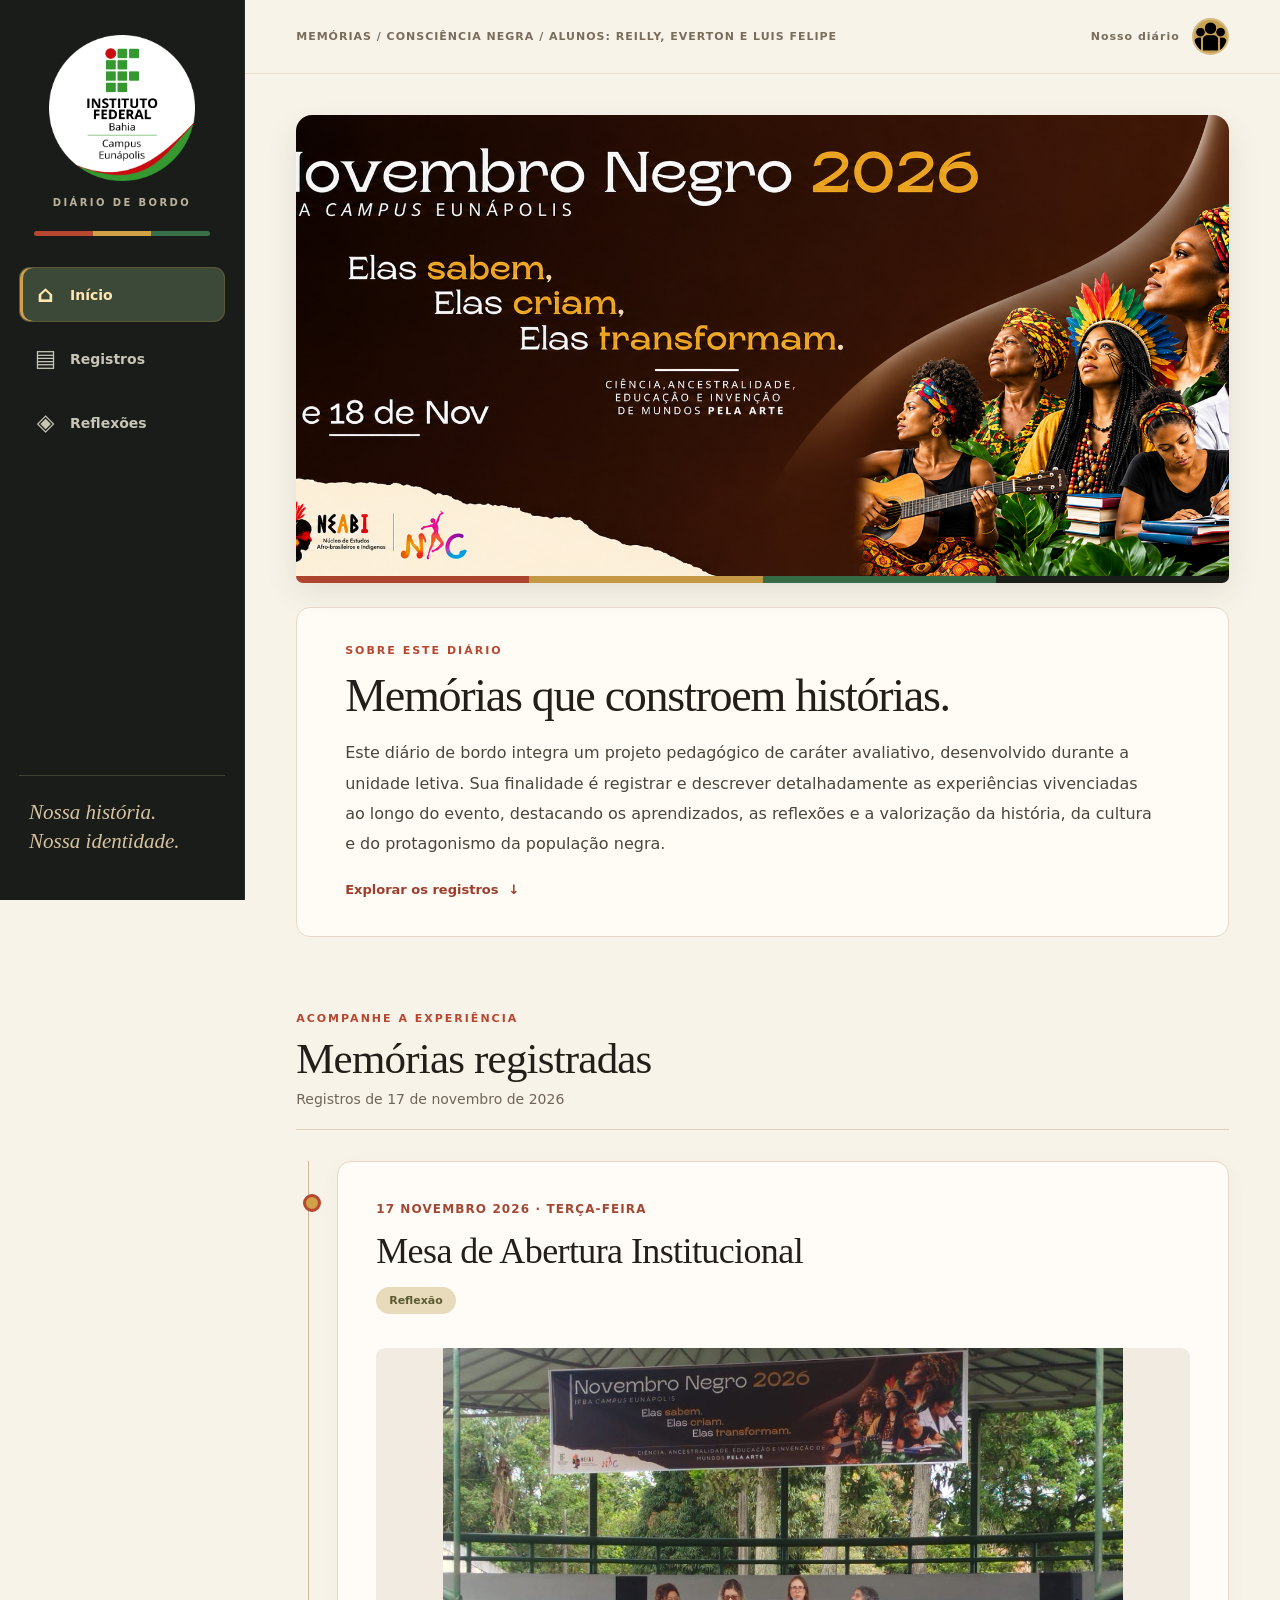
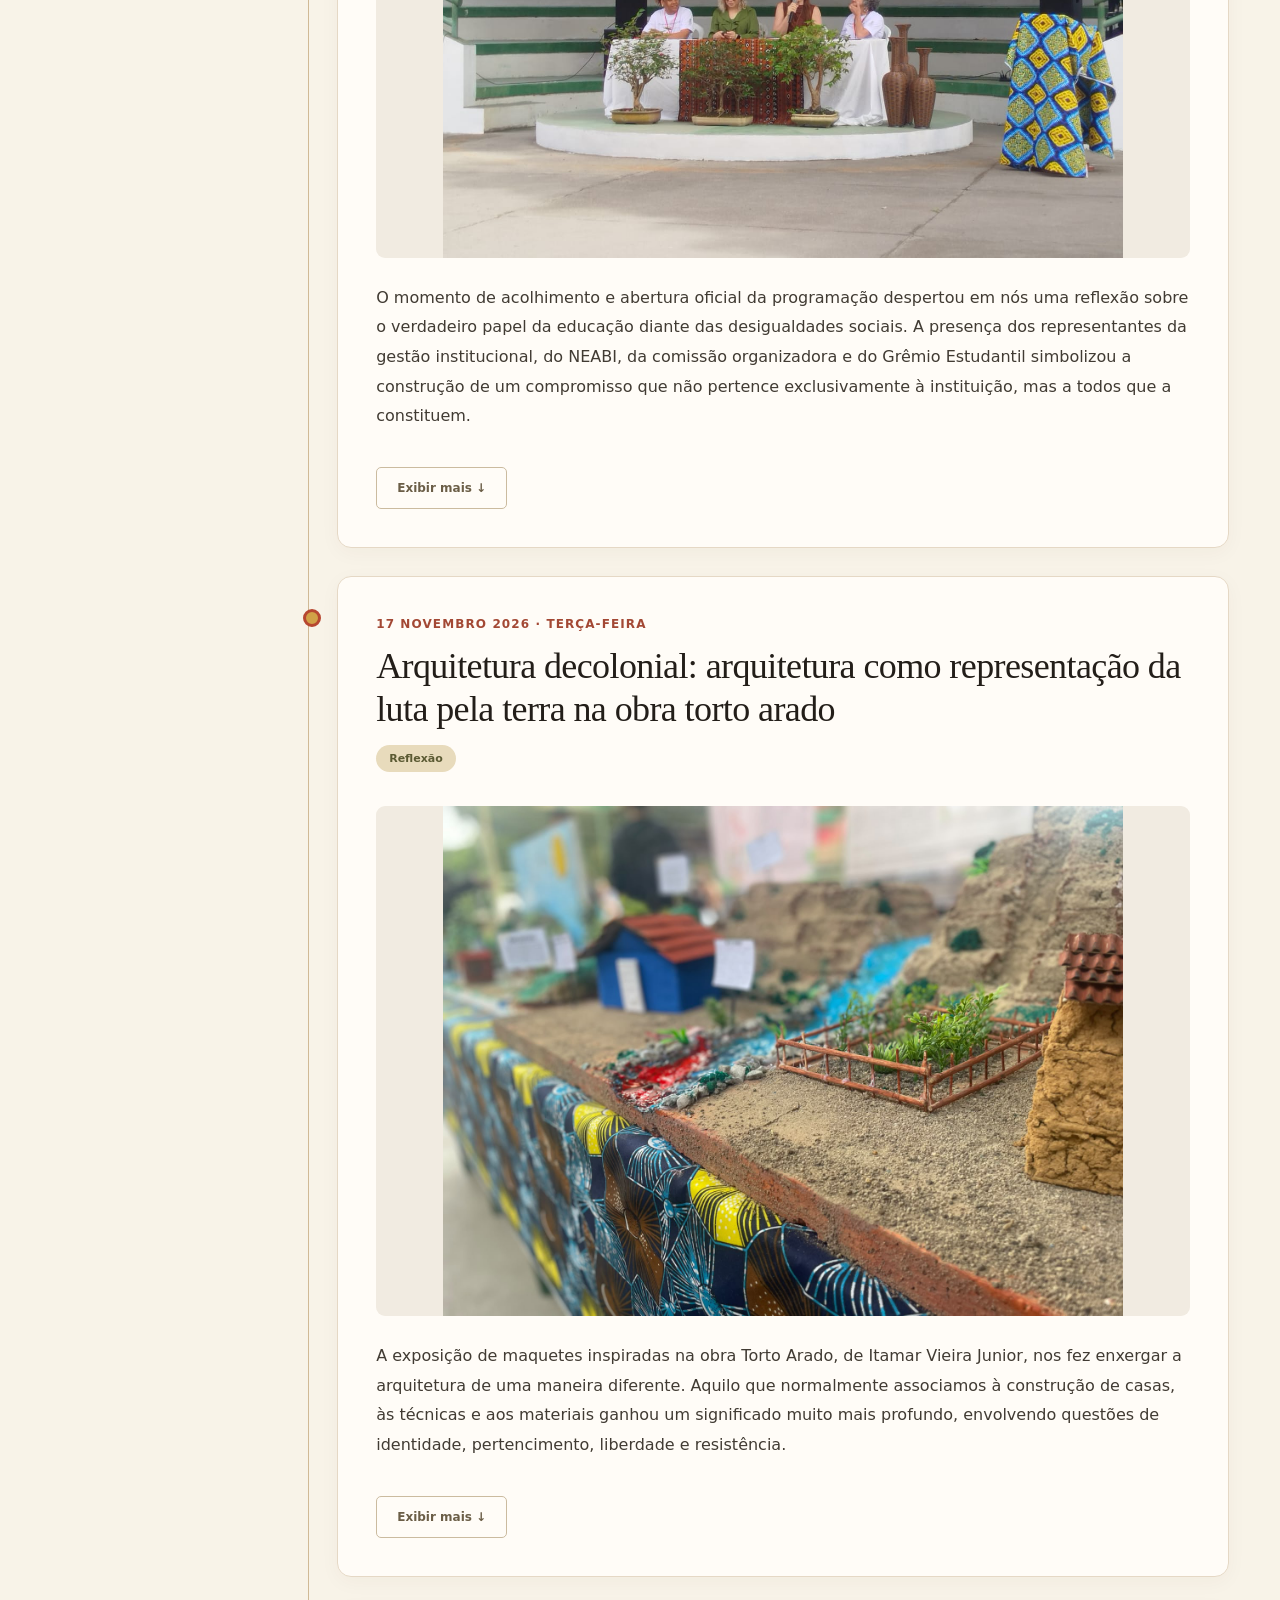
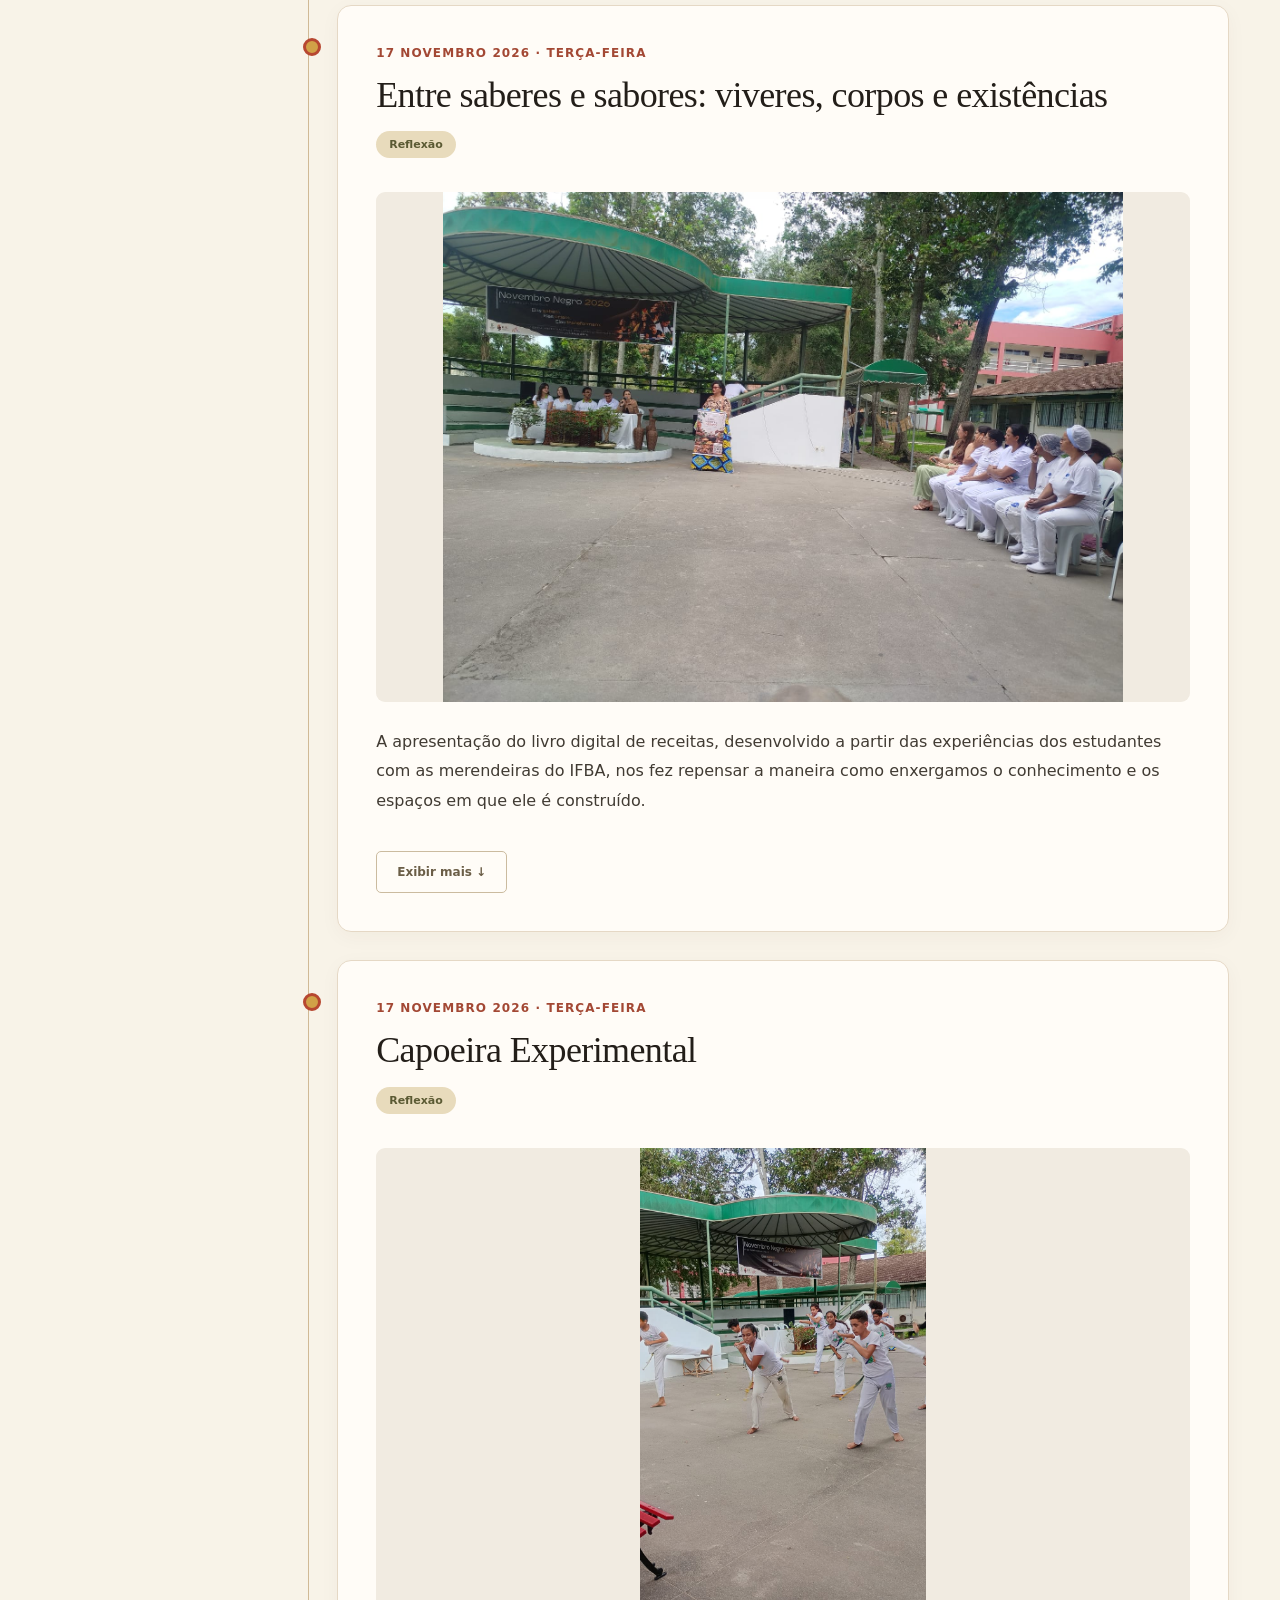
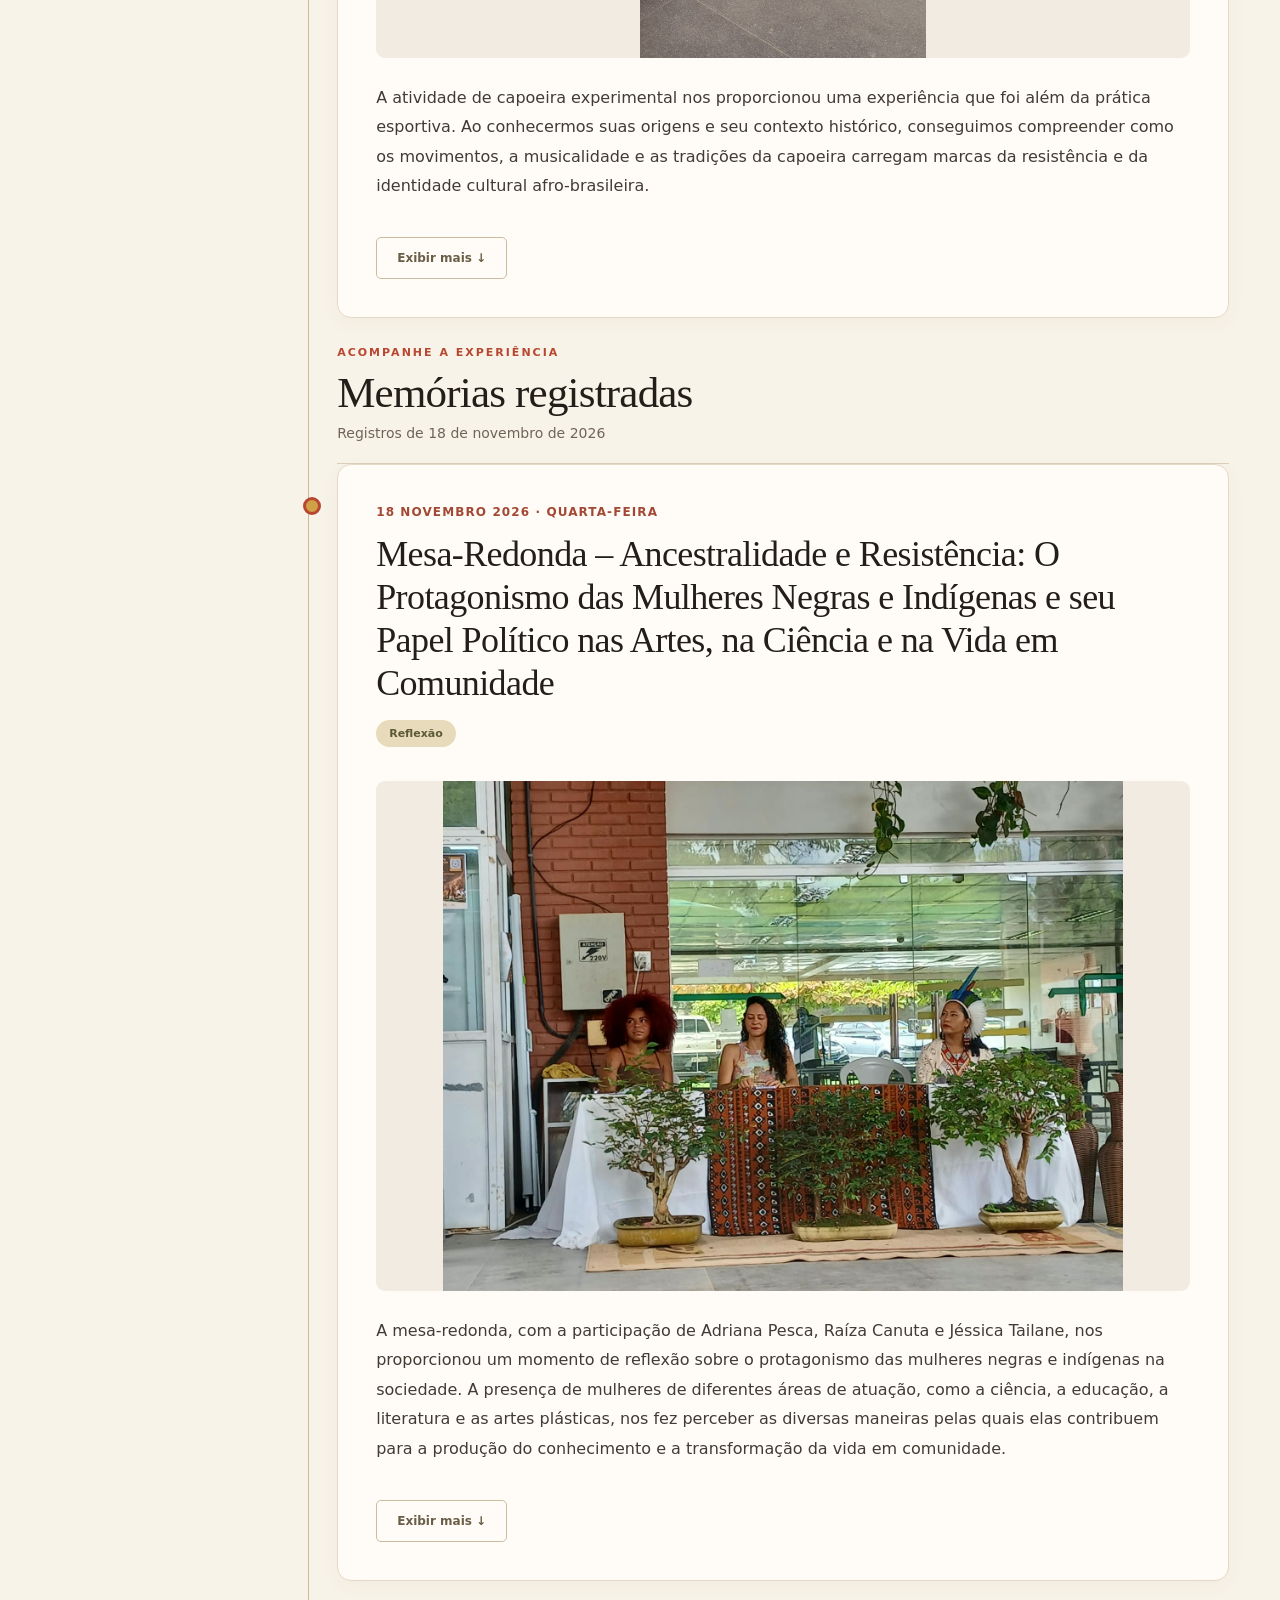
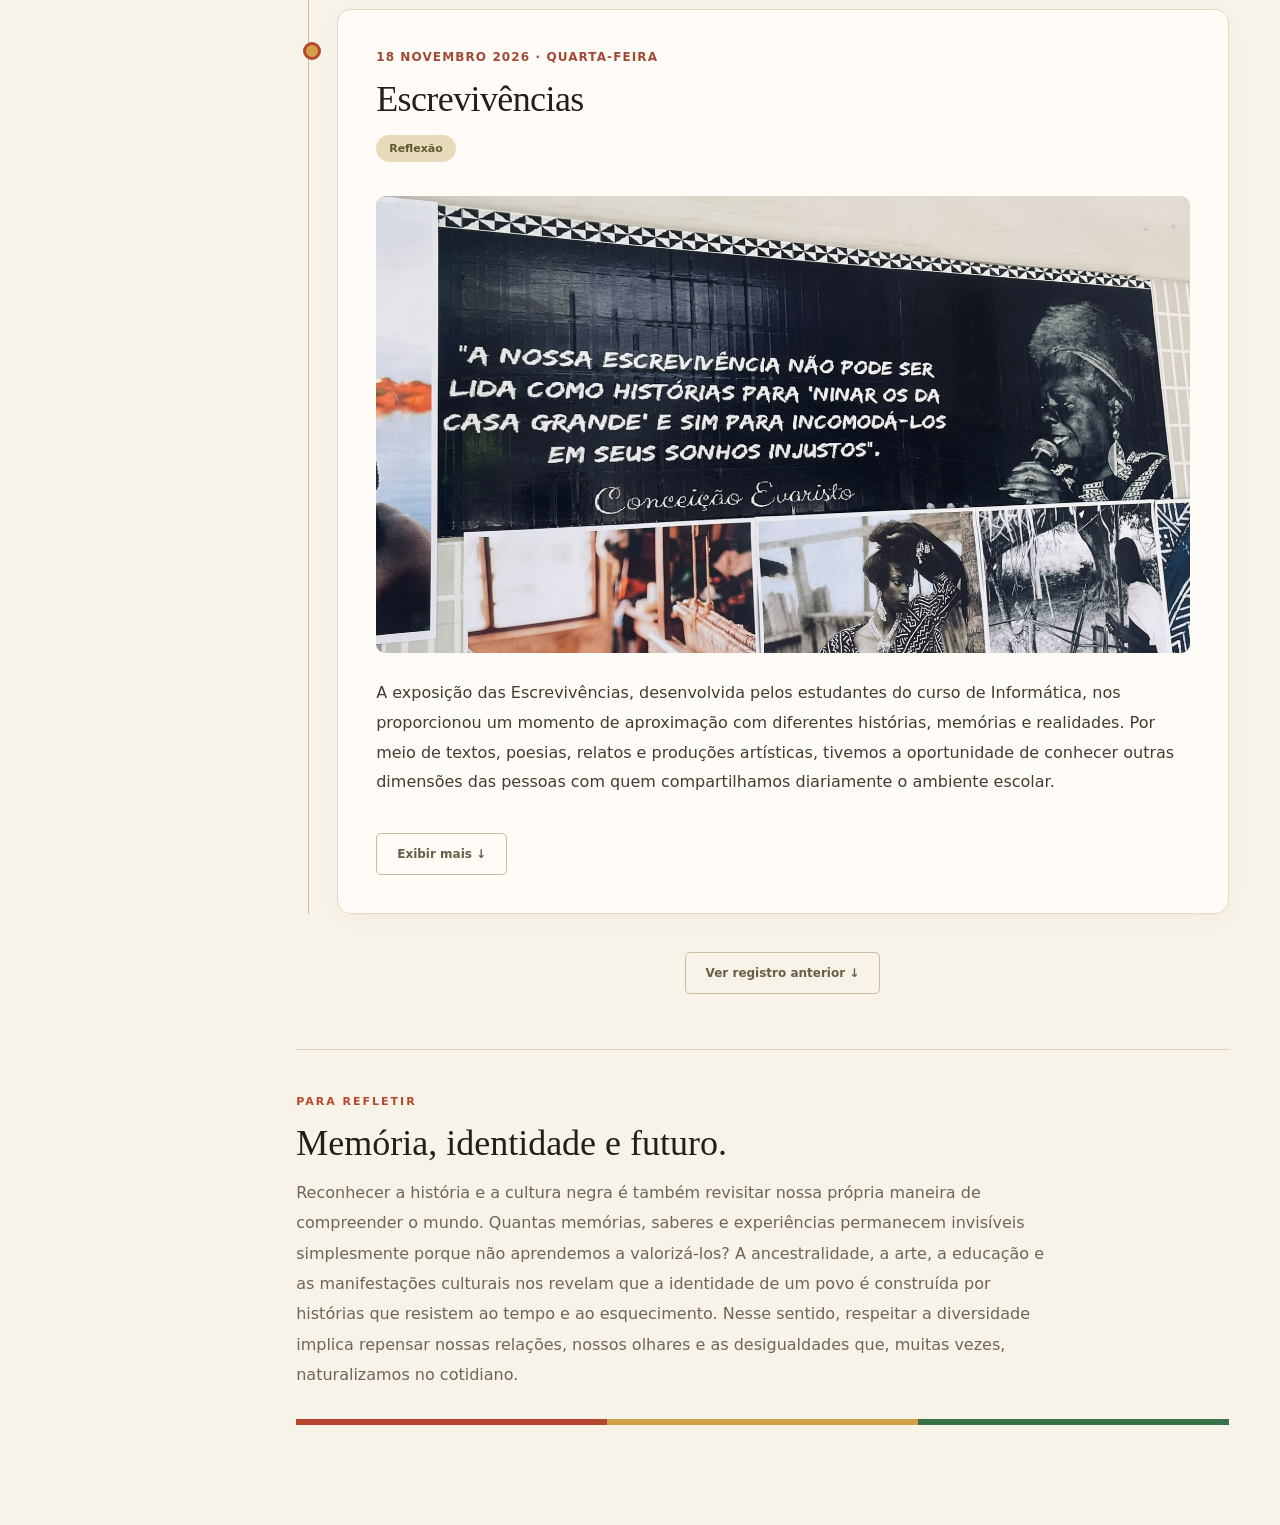
==== index.html @ efda85cf "Add files via upload" ====
<!DOCTYPE html>
<html lang="pt-BR">
<head>
  <meta charset="UTF-8">
  <meta name="viewport" content="width=device-width, initial-scale=1.0">
  <meta name="theme-color" content="#191c18">
  <title>Raízes & Vozes | Diário de Bordo</title>
  <link rel="stylesheet" href="style.css">
  <script src="script.js" defer></script>

  <!-- Estilos exclusivos dos controles de leitura de cada reflexão. -->
  <style>
    .entry-more[hidden], .entry-toggle[hidden] { display: none !important; }
    .entry-toggle { display: inline-flex; align-items: center; gap: 8px; margin-top: 12px; }
    .entry-toggle:focus-visible { outline: 2px solid var(--gold, #D1A147); outline-offset: 3px; }
    .entry { scroll-margin-top: 100px; }
  </style>
</head>
<body>
  <!-- =====================================================
       1. ESTRUTURA GERAL DO SITE
       Menu lateral + conteúdo com rolagem.
       ===================================================== -->
  <div class="layout">
    <!-- 1.1 MENU LATERAL: altere marca e itens de navegação aqui. -->
    <aside class="sidebar" aria-label="Menu lateral">
      <a class="brand" href="#inicio" aria-label="Ir para o início">
        <img src="image/ifbalogo.png" alt="Logo do IFBA" class="brand-logo">
      </a>
      <div class="brand-subtitle">DIÁRIO DE BORDO</div>
      <div class="color-stripe" aria-hidden="true">
        <span></span>
        <span></span>
        <span></span>
      </div>
      <!-- Links para as seções com IDs: inicio, registros e reflexoes. -->
      <nav class="nav" aria-label="Navegação">
        <a href="#inicio" class="nav-link active" data-nav="inicio">
          <span class="nav-icon" aria-hidden="true">⌂</span>
          <span class="nav-label">Início</span>
        </a>
        <a href="registros.html" class="nav-link" data-nav="registros">
          <span class="nav-icon" aria-hidden="true">▤</span>
          <span class="nav-label">Registros</span>
        </a>
        <a href="#reflexoes" class="nav-link" data-nav="reflexoes">
          <span class="nav-icon" aria-hidden="true">◈</span>
          <span class="nav-label">Reflexões</span>
        </a>
      </nav>
      <p class="sidebar-quote">Nossa história.<br>Nossa identidade.</p>
    </aside>

    <!-- 1.2 ÁREA PRINCIPAL: conteúdo do diário. -->
    <main class="main" id="main-scroller">
      <!-- Barra superior fixa durante o scroll -->
      <header class="topbar">
        <span>MEMÓRIAS / CONSCIÊNCIA NEGRA / ALUNOS: REILLY, EVERTON E LUIS FELIPE </span>
        <div class="account">
          <span>Nosso diário</span>
          <a class="avatar" href="sobre.html" aria-label="Conhecer o grupo">
            <img src="image/grupo.png" alt="Grupo do projeto">
          </a>
        </div>
      </header>

      <div class="content">
        <!-- =================================================
             2. CAPA / INÍCIO: título, descrição, botão e arte.
             ================================================= -->
        <section id="inicio" class="intro-section">
          <!-- BANNER: troque a imagem em style.css, seção 09 (.hero-art). -->
          <div class="hero-art" role="img" aria-label="Banner do projeto Consciência Negra"></div>
          <div class="hero-stripe" aria-hidden="true">
            <span></span>
            <span></span>
            <span></span>
            <span></span>
          </div>
          <!-- INTRODUÇÃO: texto original preservado em uma área de leitura confortável. -->
          <div class="intro-card">
            <p class="eyebrow">SOBRE ESTE DIÁRIO</p>
            <h1 class="intro-title">Memórias que constroem histórias.</h1>
            <p class="intro-description">Este diário de bordo integra um projeto pedagógico de caráter avaliativo, desenvolvido durante a unidade letiva. Sua finalidade é registrar e descrever detalhadamente as experiências vivenciadas ao longo do evento, destacando os aprendizados, as reflexões e a valorização da história, da cultura e do protagonismo da população negra.</p>
            <a class="intro-anchor" href="#registros">Explorar os registros <span aria-hidden="true">↓</span></a>
          </div>
        </section>

        <!-- =================================================
             3. REGISTROS: cada <article> corresponde a uma anotação.
             Registros criados pelo formulário vêm do script.js.
             ================================================= -->

        <section id="registros" class="entries-section">
          <div class="section-heading">

            <div>
              <p class="eyebrow">ACOMPANHE A EXPERIÊNCIA</p>
              <h2>Memórias registradas</h2>
              <p class="section-subtitle">Registros de 17 de novembro de 2026</p>
            </div>
           
          </div>

          <div class="timeline" id="entry-list">

 <!-- ================================================= -->
            <article class="entry">
              <p class="entry-date">17 NOVEMBRO 2026 · TERÇA-FEIRA</p>
              <h3>Mesa de Abertura Institucional</h3>
              <span class="tag">Reflexão</span>
  <img class="entry-image" src="image/mesaaberta.jpeg" alt="Mesa de abertura institucional do evento" loading="lazy">

              <p class="entry-description">O momento de acolhimento e abertura oficial da programação despertou em nós uma reflexão sobre o verdadeiro papel da educação diante das desigualdades sociais. A presença dos representantes da gestão institucional, do NEABI, da comissão organizadora e do Grêmio Estudantil simbolizou a construção de um compromisso que não pertence exclusivamente à instituição, mas a todos que a constituem.</p>

              <!-- Conteúdo completo da reflexão: exibido pelo botão abaixo. -->
              <div class="entry-more" id="reflexao-1">
                <p class="entry-description">Em Pedagogia do Oprimido, Paulo Freire defende a dimensão coletiva da libertação ao afirmar que “os homens se libertam em comunhão”. 
<img class="entry-image" src="image/paulo.jfif" alt="Mesa de abertura institucional do evento" loading="lazy">

Essa afirmação permite compreender que a superação das desigualdades raciais não pode ser resultado de esforços isolados, tampouco de decisões tomadas exclusivamente pelas autoridades institucionais. Ela exige diálogo, participação e, sobretudo, o reconhecimento daqueles que historicamente tiveram suas vozes e experiências marginalizadas.

Sob a perspectiva freiriana, uma educação verdadeiramente libertadora não se limita a ensinar sobre as injustiças, mas permite que os indivíduos desenvolvam uma consciência crítica e se reconheçam como sujeitos capazes de transformar a realidade. Nesse sentido, a presença da representação estudantil na abertura assumiu um significado especial: os estudantes não devem ser apenas destinatários de uma proposta educacional, mas participantes ativos de sua construção.

Entretanto, esse momento também me despertou uma inquietação: de que maneira os compromissos anunciados naquela abertura ultrapassarão os limites do evento? Essa questão dialoga diretamente com o conceito freiriano de práxis, que une a reflexão à ação transformadora.

Saimos dessa abertura com a percepção de que o maior desafio da programação não está simplesmente em conscientizar, mas em fazer com que essa consciência encontre expressão nas pequenas atitudes do cotidiano. Uma instituição antirracista não se constrói apenas nos momentos em que se discute o racismo, mas, principalmente, naqueles em que se escolhe não reproduzi-lo.</p>
              <!-- FOTO DO REGISTRO: substitua o caminho abaixo pela imagem desejada. -->
            
              <div class="entry-footer">

              </div>
              </div>

              <!-- Controle individual de leitura. -->
              <button type="button" class="button button-outline entry-toggle"
                      aria-controls="reflexao-1" aria-expanded="true" hidden>
                Exibir menos ↑
              </button>
            </article>
 <!-- ================================================= -->

 <!-- ================================================= -->
            <article class="entry">
              <p class="entry-date">17 NOVEMBRO 2026 · TERÇA-FEIRA</p>
              <h3>Arquitetura decolonial: arquitetura como representação da luta pela terra na obra torto arado</h3>
              <span class="tag">Reflexão</span>
               <img class="entry-image" src="image/tortoarado.jfif" alt="Mesa de abertura institucional do evento" loading="lazy">
              <p class="entry-description">A exposição de maquetes inspiradas na obra Torto Arado, de Itamar Vieira Junior, nos fez enxergar a arquitetura de uma maneira diferente. Aquilo que normalmente associamos à construção de casas, às técnicas e aos materiais ganhou um significado muito mais profundo, envolvendo questões de identidade, pertencimento, liberdade e resistência.</p>

              <!-- Conteúdo completo da reflexão: exibido pelo botão abaixo. -->
              <div class="entry-more" id="reflexao-2">
                <p class="entry-description">Na obra, a proibição da construção de casas de alvenaria nos revela uma realidade contraditória: aquelas pessoas podiam trabalhar na terra, constituir suas famílias e construir suas histórias, mas não tinham a garantia de permanecer no lugar onde nasceram e cresceram. A fragilidade das casas de barro, naquele contexto, refletia também a fragilidade de seus direitos.

Um dos aspectos que mais nos chamou a atenção foi perceber como algo aparentemente simples, como construir uma casa de alvenaria, poderia representar uma importante conquista social. Cada tijolo simbolizava não apenas a construção de uma moradia, mas também a esperança de um futuro marcado pela liberdade e pelo pertencimento.

Um detalhe de Torto Arado que torna essa discussão ainda mais significativa é o costume dos moradores de Água Negra de enterrar os umbigos dos recém-nascidos na terra onde viviam, assim como nela sepultavam seus antepassados. Essa tradição nos fez perceber que a relação daquele povo com o território ultrapassava qualquer sentido econômico ou material. Era ali que suas histórias começavam, suas memórias eram construídas e suas raízes permaneciam.

Diante disso, a proibição da construção de casas permanentes se torna ainda mais contraditória. Como poderiam ser considerados estranhos a uma terra que guardava tantas gerações de suas próprias famílias? Ao observarmos as maquetes, conseguimos compreender que a luta pela construção de uma casa de alvenaria representava também a luta pelo reconhecimento de uma história que já existia muito antes de qualquer reivindicação de propriedade.

Outro ponto que nos levou à reflexão foi o protagonismo feminino das personagens Bibiana e Belonísia. Suas trajetórias evidenciam a importância das mulheres na resistência às injustiças, na preservação da memória e na conquista de direitos, fazendo-nos pensar sobre quantas lutas femininas foram fundamentais para a transformação da sociedade, mesmo sem receberem o devido reconhecimento histórico.

Ao observarmos as maquetes, percebemos que não estávamos simplesmente diante de pequenas representações de casas, mas de uma representação material de histórias, conflitos e conquistas que atravessam gerações.

Por fim, esse momento nos deixou uma reflexão: para quem nunca precisou lutar pelo direito de permanecer em sua própria terra, uma casa pode parecer apenas uma construção. Para quem teve esse direito negado, ela representa liberdade, dignidade e a possibilidade de construir o próprio futuro.</p>
              <!-- FOTO DO REGISTRO: substitua o caminho abaixo pela imagem desejada. -->

              <img class="entry-image" src="image/torto.jfif" alt="Mesa de abertura institucional do evento" loading="lazy">
              <div class="entry-footer">

              </div>
              </div>

              <!-- Controle individual de leitura. -->
              <button type="button" class="button button-outline entry-toggle"
                      aria-controls="reflexao-2" aria-expanded="true" hidden>
                Exibir menos ↑
              </button>
            </article>
 <!-- ================================================= -->      
  
  <!-- ================================================= -->
            <article class="entry">
              <p class="entry-date">17 NOVEMBRO 2026 · TERÇA-FEIRA</p>
              <h3>Entre saberes e sabores: viveres, corpos e existências</h3>
              <span class="tag">Reflexão</span>
              <img class="entry-image" src="image/sabor.jfif" alt="Mesa de abertura institucional do evento" loading="lazy">
              <p class="entry-description">A apresentação do livro digital de receitas, desenvolvido a partir das experiências dos estudantes com as merendeiras do IFBA, nos fez repensar a maneira como enxergamos o conhecimento e os espaços em que ele é construído.</p>

              <!-- Conteúdo completo da reflexão: exibido pelo botão abaixo. -->
              <div class="entry-more" id="reflexao-3">
                <p class="entry-description">O projeto, idealizado pela nutricionista Venuska Leite, mostrou que a aprendizagem pode acontecer de maneira espontânea, por meio da convivência e da troca de experiências. O simples ato de preparar uma receita possibilitou a integração de conhecimentos matemáticos, linguísticos e alimentares, aproximando a teoria da realidade cotidiana.

O que mais nos chamou a atenção, entretanto, foi a valorização das merendeiras como protagonistas desse processo. São profissionais com quem convivemos diariamente, mas cujas histórias, experiências e conhecimentos raramente temos a oportunidade de conhecer. Nesse sentido, o projeto também nos fez refletir sobre a invisibilidade de determinados trabalhadores dentro dos espaços que frequentamos.

É interessante pensar em como, muitas vezes, atribuímos maior importância ao conhecimento adquirido por meio de livros e formações acadêmicas, enquanto deixamos de reconhecer aquele construído ao longo de anos de experiência. Essa atividade nos mostrou que essas diferentes formas de conhecimento não precisam competir entre si, mas podem se complementar.

A produção do e-book também representa uma maneira de preservar memórias e reconhecer a importância da culinária na transmissão de tradições culturais. Afinal, por trás de uma receita, podem existir histórias familiares, lembranças da infância e conhecimentos compartilhados entre gerações.

Mais do que apresentar um livro de receitas, esse momento nos convidou a olhar com maior atenção para as pessoas que fazem parte da nossa rotina. Quantas vezes estivemos diante de alguém que tinha muito a nos ensinar, mas não nos permitimos aprender simplesmente por não reconhecermos naquela pessoa a figura de um educador?

</p>
              <!-- FOTO DO REGISTRO: substitua o caminho abaixo pela imagem desejada. -->
              <div class="entry-footer">
                <span>✎ Reflexão do dia: 
                  Talvez aprender também seja abandonar a ideia de que o conhecimento possui um lugar específico ou pertence exclusivamente a determinadas pessoas.
                </span>
                <span>17/11/2026</span>
              </div>
              </div>

              <!-- Controle individual de leitura. -->
              <button type="button" class="button button-outline entry-toggle"
                      aria-controls="reflexao-3" aria-expanded="true" hidden>
                Exibir menos ↑
              </button>
            </article>
 <!-- ================================================= -->

 <!-- ================================================= -->
            <article class="entry">
              <p class="entry-date">17 NOVEMBRO 2026 · TERÇA-FEIRA</p>
              <h3>Capoeira Experimental</h3>
              <span class="tag">Reflexão</span>
              <img class="entry-image" src="image/capoeira.jfif" alt="Mesa de abertura institucional do evento" loading="lazy">
              <p class="entry-description">A atividade de capoeira experimental nos proporcionou uma experiência que foi além da prática esportiva. Ao conhecermos suas origens e seu contexto histórico, conseguimos compreender como os movimentos, a musicalidade e as tradições da capoeira carregam marcas da resistência e da identidade cultural afro-brasileira.</p>

              <!-- Conteúdo completo da reflexão: exibido pelo botão abaixo. -->
              <div class="entry-more" id="reflexao-4">
                <p class="entry-description">O que nos chamou a atenção foi perceber como uma manifestação cultural que já foi perseguida e criminalizada passou a ser reconhecida como parte importante da identidade brasileira. Essa transformação nos fez refletir sobre uma contradição presente em nossa sociedade: muitas expressões da cultura negra, hoje admiradas, foram historicamente reprimidas e desvalorizadas.

A parte prática, composta por alongamentos e movimentos básicos, nos permitiu experimentar aquilo que até então conhecíamos principalmente pela teoria. Percebemos que a capoeira exige não apenas habilidade física, mas também atenção, equilíbrio, ritmo, respeito e compreensão do outro. Existe uma espécie de diálogo entre os participantes, no qual o corpo se torna uma forma de comunicação.

Outro aspecto interessante foi compreender como o próprio corpo pode ser um instrumento de preservação da memória. Nem toda história precisa estar registrada em livros para atravessar gerações. Ela também pode ser transmitida por gestos, movimentos, músicas e experiências compartilhadas.

Esse momento nos fez pensar sobre a importância de vivenciar as manifestações culturais, em vez de apenas estudá-las de maneira distante. Ao praticarmos a capoeira, nos aproximamos de uma tradição que carrega histórias de resistência, criatividade e afirmação de identidade.

Mais do que aprender alguns movimentos, tivemos a oportunidade de compreender que a cultura também se manifesta pelo corpo e que, por meio dele, um povo pode preservar e reafirmar sua história.</p>
              <!-- FOTO DO REGISTRO: substitua o caminho abaixo pela imagem desejada. -->
             <img class="entry-image" src="image/capo.jfif" alt="Mesa de abertura institucional do evento" loading="lazy">

              <div class="entry-footer">
              </div>
              </div>

              <!-- Controle individual de leitura. -->
              <button type="button" class="button button-outline entry-toggle"
                      aria-controls="reflexao-4" aria-expanded="true" hidden>
                Exibir menos ↑
              </button>
            </article>
 <!-- ================================================= -->

          <div class="section-heading">

            <div>
              <p class="eyebrow">ACOMPANHE A EXPERIÊNCIA</p>
              <h2>Memórias registradas</h2>
              <p class="section-subtitle">Registros de 18 de novembro de 2026</p>
            </div>
           
          </div>

  <!-- ================================================= -->
            <article class="entry">
              <p class="entry-date">18 NOVEMBRO 2026 · QUARTA-FEIRA</p>
              <h3>Mesa-Redonda – Ancestralidade e Resistência: O Protagonismo das Mulheres Negras e Indígenas e seu Papel Político nas Artes, na Ciência e na Vida em Comunidade</h3>
              <span class="tag">Reflexão</span>
              <img class="entry-image" src="image/indigena.jfif" alt="Mesa de abertura institucional do evento" loading="lazy">
              <p class="entry-description">A mesa-redonda, com a participação de Adriana Pesca, Raíza Canuta e Jéssica Tailane, nos proporcionou um momento de reflexão sobre o protagonismo das mulheres negras e indígenas na sociedade. A presença de mulheres de diferentes áreas de atuação, como a ciência, a educação, a literatura e as artes plásticas, nos fez perceber as diversas maneiras pelas quais elas contribuem para a produção do conhecimento e a transformação da vida em comunidade.</p>

              <!-- Conteúdo completo da reflexão: exibido pelo botão abaixo. -->
              <div class="entry-more" id="reflexao-5">
                <p class="entry-description">Um dos aspectos mais interessantes desse momento foi compreender a ancestralidade não apenas como uma ligação com o passado, mas como algo que permanece vivo nos conhecimentos, nas manifestações culturais e nas lutas do presente. É perceber que muitas das conquistas atuais são frutos de caminhos construídos por mulheres de outras gerações, cujas histórias nem sempre receberam o devido reconhecimento.

Essa discussão nos remete à obra Becos da Memória, de Conceição Evaristo, especialmente à trajetória de Maria-Nova. Em determinado momento do romance, a personagem, ao estudar a escravidão na escola, percebe a distância entre a história apresentada nos livros didáticos e as experiências das pessoas de sua comunidade. Surge, então, o desejo de narrar essas histórias, preservando memórias que poderiam ser esquecidas ou silenciadas.

Ao relacionarmos essa passagem com a proposta da mesa-redonda, conseguimos perceber que a presença de mulheres negras e indígenas nas artes, na literatura e na ciência representa muito mais do que uma conquista de espaço. Representa também a possibilidade de produzir conhecimentos a partir de suas próprias experiências e de assumir a autoria de suas histórias.

Isso nos fez pensar sobre quantas contribuições científicas, manifestações artísticas e experiências humanas desconhecemos simplesmente porque determinadas vozes não receberam a mesma atenção ao longo da história. Afinal, existe uma diferença profunda entre ter sua história contada por outras pessoas e possuir a liberdade de contá-la com a própria voz.

Entretanto, também consideramos importante não romantizar a resistência dessas mulheres. Ao mesmo tempo que admiramos sua força e determinação, precisamos questionar as circunstâncias que constantemente exigem delas tamanha resistência. Reconhecer suas conquistas não significa naturalizar as dificuldades que precisaram enfrentar.

Outro aprendizado desse momento foi perceber que a atuação política não se limita aos espaços governamentais. Ela também pode acontecer na produção de uma obra artística, no desenvolvimento de uma pesquisa, na transmissão de conhecimentos ancestrais e na preservação das tradições de uma comunidade.

Ao final, essa experiência nos deixou uma reflexão: precisamos aprender a enxergar essas mulheres para além das injustiças que enfrentaram. Suas existências não se resumem à luta, mas também são constituídas por sonhos, inteligência, criatividade, afetos e realizações.

Valorizar o protagonismo dessas mulheres é reconhecê-las não apenas como personagens de uma história de resistência, mas como autoras de seus próprios caminhos e produtoras do conhecimento que transforma nossa sociedade.</p>
              <!-- FOTO DO REGISTRO: substitua o caminho abaixo pela imagem desejada. -->
              <div class="entry-footer">
            
              </div>
              </div>

              <!-- Controle individual de leitura. -->
              <button type="button" class="button button-outline entry-toggle"
                      aria-controls="reflexao-5" aria-expanded="true" hidden>
                Exibir menos ↑
              </button>
            </article>
 <!-- ================================================= -->

  <!-- ================================================= -->
            <article class="entry">
              <p class="entry-date">18 NOVEMBRO 2026 · QUARTA-FEIRA</p>
              <h3>Escrevivências</h3>
              <span class="tag">Reflexão</span>
              <img class="entry-image" src="image/escrevivencia.jfif" alt="Mesa de abertura institucional do evento" loading="lazy">
              <p class="entry-description">A exposição das Escrevivências, desenvolvida pelos estudantes do curso de Informática, nos proporcionou um momento de aproximação com diferentes histórias, memórias e realidades. Por meio de textos, poesias, relatos e produções artísticas, tivemos a oportunidade de conhecer outras dimensões das pessoas com quem compartilhamos diariamente o ambiente escolar.</p>

              <!-- Conteúdo completo da reflexão: exibido pelo botão abaixo. -->
              <div class="entry-more" id="reflexao-6">
                <p class="entry-description">Essa atividade está diretamente relacionada ao conceito de escrevivência, desenvolvido pela escritora Conceição Evaristo, que compreende a escrita a partir das experiências vividas, especialmente aquelas marcadas pela identidade, pela ancestralidade e pela memória coletiva. Nessa perspectiva, escrever não significa apenas organizar palavras, mas também expressar aquilo que nos constitui enquanto indivíduos e enquanto parte de uma sociedade.

O que torna essa exposição interessante é justamente a possibilidade de encontrar significado em acontecimentos aparentemente comuns. Uma lembrança da infância, uma tradição familiar, uma experiência religiosa ou até mesmo uma situação cotidiana pode carregar reflexões profundas sobre nossa identidade e nossa maneira de compreender o mundo.

Também nos fez pensar sobre como convivemos com tantas pessoas sem necessariamente conhecermos suas histórias. Compartilhamos salas de aula, corredores e momentos de descontração, mas pouco sabemos sobre as experiências que moldaram a personalidade, os sentimentos e as perspectivas daqueles que estão ao nosso lado. A escrita, nesse contexto, tornou-se uma oportunidade de aproximação humana.

Outro aspecto importante foi perceber a relação entre a liberdade de expressão e a construção da identidade. Quando pessoas historicamente silenciadas encontram espaços para compartilhar suas experiências, elas passam a participar mais diretamente da construção da memória coletiva, revelando perspectivas que poderiam permanecer desconhecidas.

É interessante, ainda, que essa atividade tenha sido desenvolvida por estudantes de um curso predominantemente tecnológico. Isso nos fez refletir sobre a importância de uma formação que não se restrinja aos conhecimentos técnicos, mas que também desenvolva nossa sensibilidade, criatividade e capacidade de compreender diferentes realidades. Antes de sermos futuros profissionais, somos indivíduos constituídos por histórias, sentimentos e relações humanas.

Por fim, a exposição nos convidou a reconhecer o valor da nossa própria trajetória. Muitas vezes, acreditamos que precisamos viver acontecimentos extraordinários para termos algo relevante a contar, quando, na verdade, são as pequenas experiências do cotidiano que ajudam a construir aquilo que somos.

Talvez a beleza da escrevivência esteja justamente nisso: transformar aquilo que consideramos comum em algo digno de ser lembrado, compartilhado e compreendido. Afinal, nenhuma história é pequena quando carregamos nela parte da nossa existência.</p>
              <!-- FOTO DO REGISTRO: substitua o caminho abaixo pela imagem desejada. -->
              <div class="entry-footer">
  
              </div>
              </div>

              <!-- Controle individual de leitura. -->
              <button type="button" class="button button-outline entry-toggle"
                      aria-controls="reflexao-6" aria-expanded="true" hidden>
                Exibir menos ↑
              </button>
            </article>
 <!-- ================================================= -->

          </div>
          <div class="entries-actions">
            <button type="button" id="load-more" class="button button-outline">Ver registro anterior ↓</button>
          </div>
        </section>

        <!-- =================================================
             4. REFLEXÕES: texto de encerramento.
             ================================================= -->
        <section id="reflexoes" class="reflection-section">
          <p class="eyebrow">PARA REFLETIR</p>
          <h2>Memória, identidade e futuro.</h2>
          <p class="lead">Reconhecer a história e a cultura negra é também revisitar nossa própria maneira de compreender o mundo. Quantas memórias, saberes e experiências permanecem invisíveis simplesmente porque não aprendemos a valorizá-los? A ancestralidade, a arte, a educação e as manifestações culturais nos revelam que a identidade de um povo é construída por histórias que resistem ao tempo e ao esquecimento. Nesse sentido, respeitar a diversidade implica repensar nossas relações, nossos olhares e as desigualdades que, muitas vezes, naturalizamos no cotidiano.</p>
          <div class="reflection-stripe" aria-hidden="true">
            <span></span>
            <span></span>
            <span></span>
          </div>
        </section>
      </div>
    </main>
  </div>

  <!-- =====================================================
       5. FORMULÁRIO MODAL: campos do botão "Novo registro".
       O comportamento é controlado no script.js.
       ===================================================== -->
  <div class="modal-backdrop" id="modal-backdrop" hidden>
    <form class="modal" id="entry-form">
      <p class="eyebrow">REGISTRAR MEMÓRIA</p>
      <h2>Novo registro</h2>
      <label for="entry-title">Título</label>
      <input id="entry-title" name="title" required maxlength="120" placeholder="O que aconteceu?">
      <label for="entry-date">Data</label>
      <input id="entry-date" name="date" type="date" required value="2026-11-20">
      <label for="entry-category">Categoria</label>
      <select id="entry-category" name="category">
        <option>Reflexão</option>
        <option>Cultura afro-brasileira</option>
        <option>História</option>
        <option>Atividade</option>
      </select>
      <label for="entry-description">Suas anotações</label>
      <textarea id="entry-description" name="description" rows="5" required placeholder="Registre sua experiência..."></textarea>
      <div class="form-actions">
        <button class="button button-outline" type="button" id="cancel-entry">Cancelar</button>
        <button class="button button-primary" type="submit">Salvar registro</button>
      </div>
    </form>
  </div>

  <!-- Controle independente das seis reflexões; não altera o script.js original. -->
  <script>
    document.querySelectorAll('.entry-toggle').forEach((botao) => {
      const conteudo = document.getElementById(botao.getAttribute('aria-controls'));
      if (!conteudo) return;

      // Começa recolhido, mantendo o primeiro parágrafo e a foto de capa.
      function atualizar(aberto) {
        conteudo.hidden = !aberto;
        botao.setAttribute('aria-expanded', String(aberto));
        botao.textContent = aberto ? 'Exibir menos ↑' : 'Exibir mais ↓';
      }

      atualizar(false);
      botao.hidden = false;

      botao.addEventListener('click', () => {
        const aberto = botao.getAttribute('aria-expanded') === 'true';
        atualizar(!aberto);
        // Ao recolher um texto longo, retorna ao início do próprio evento.
        if (aberto) botao.closest('.entry').scrollIntoView({ block: 'start' });
      });
    });
  </script>
</body>
</html>
---- style.css ----
/* ===============================================================
   RAÍZES & VOZES — STYLE.CSS

   ÍNDICE:
   01. Cores e fontes (variáveis)
   02. Estilos gerais
   03–06. Layout, sidebar e cabeçalho
   07–09. Textos, botões e capa
   10–11. Diário e reflexões
   12. Formulário
   13–14. Responsividade e acessibilidade

   DICA: Para mudar as cores do site inteiro, edite apenas :root.
   =============================================================== */

/* 01. PALETA DE CORES E FONTES */
:root {
  --background: #F8F3E8;
  --ink: #231E19;
  --muted: #6E6557;
  --sidebar: #191C18;
  --red: #B74730;
  --gold: #D1A147;
  --green: #377049;
  --line: #DCD0BC;
  --font-display: Georgia, 'Times New Roman', serif;
  --font-ui: Inter, system-ui, -apple-system, BlinkMacSystemFont, 'Segoe UI', sans-serif;
}

/* 02. RESET E ESTILOS GLOBAIS */
* {
  box-sizing: border-box;
}
html {
  scroll-behavior: smooth;
}
body {
  margin: 0;
  background: var(--background);
  color: var(--ink);
  font-family: var(--font-ui);
}
button, input, textarea, select {
  font: inherit;
}
button {
  cursor: pointer;
}
a {
  color: inherit;
  text-decoration: none;
}

/* 03. LAYOUT: MENU FIXO + CONTEÚDO */
.layout {
  min-height: 100vh;
  display: grid;
  grid-template-columns: 225px minmax(0, 1fr);
}
.sidebar {
  background: var(--sidebar);
  color: #F8EEDB;
  padding: 34px 18px;
  display: flex;
  flex-direction: column;
  min-height: 100vh;
  position: sticky;
  top: 0;
  height: 100vh;
}

/* 04. MARCA E FAIXAS COLORIDAS */
.brand {
  display: block;
  font: 36px/1.02 var(--font-display);
  letter-spacing: -1px;
  padding: 0 10px;
}
.brand em {
  color: #E0AA44;
  font-weight: normal;
}
.brand-subtitle {
  color: #BAB39C;
  padding: 12px 10px 0;
  font-size: 10px;
  letter-spacing: 2px;
}
.color-stripe, .hero-stripe, .reflection-stripe {
  display: flex;
}
.color-stripe {
  height: 4px;
  margin: 29px 10px 30px;
}
.color-stripe span, .hero-stripe span, .reflection-stripe span {
  flex: 1;
}
.color-stripe span:nth-child(1), .hero-stripe span:nth-child(1), .reflection-stripe span:nth-child(1) {
  background: var(--red);
}
.color-stripe span:nth-child(2), .hero-stripe span:nth-child(2), .reflection-stripe span:nth-child(2) {
  background: var(--gold);
}
.color-stripe span:nth-child(3), .hero-stripe span:nth-child(3), .reflection-stripe span:nth-child(3) {
  background: var(--green);
}
.hero-stripe span:nth-child(4) {
  background: var(--sidebar);
}

/* 05. NAVEGAÇÃO LATERAL */
.nav {
  display: flex;
  flex-direction: column;
  gap: 6px;
}
.nav-link {
  display: flex;
  align-items: center;
  gap: 13px;
  border-radius: 5px;
  padding: 14px 12px;
  color: #C7C5B7;
  font-size: 13px;
  transition: background .2s, color .2s;
}
.nav-link:hover, .nav-link.active {
  background: #383B2C;
  color: #F2D49F;
}
.nav-icon {
  font-size: 20px;
  width: 20px;
  text-align: center;
}
.sidebar-quote {
  margin-top: auto;
  padding: 22px 10px 0;
  border-top: 1px solid #424234;
  color: #CEBD9B;
  font: italic 20px/1.35 var(--font-display);
}

/* 06. CONTEÚDO PRINCIPAL E BARRA SUPERIOR */
.main {
  min-width: 0;
}
.topbar {
  position: sticky;
  top: 0;
  z-index: 3;
  background: #f8f3e8f0;
  backdrop-filter: blur(12px);
  padding: 15px 34px;
  border-bottom: 1px solid #E6DDCB;
  display: flex;
  justify-content: space-between;
  align-items: center;
  gap: 15px;
  color: #796D5C;
  font-size: 11px;
  letter-spacing: .3px;
}
.account {
  display: flex;
  align-items: center;
  gap: 12px;
  white-space: nowrap;
}
.avatar {
  display: grid;
  place-items: center;
  background: #C7A054;
  color: #1A2118;
  width: 30px;
  height: 30px;
  border-radius: 50%;
  font-weight: 800;
}
.content {
  max-width: 840px;
  margin: auto;
  padding: 58px 58px 100px;
}

/* 07. TIPOGRAFIA: TÍTULOS E TEXTOS */
.eyebrow {
  margin: 0;
  font-size: 11px;
  color: var(--red);
  letter-spacing: 2px;
  font-weight: 800;
}
h1, h2, h3 {
  font-family: var(--font-display);
  font-weight: normal;
}
h1 {
  margin: 17px 0 22px;
  font-size: clamp(44px, 5.3vw, 77px);
  line-height: 1.06;
  letter-spacing: -2.3px;
}
h1 em {
  color: var(--red);
}
.lead {
  color: var(--muted);
  line-height: 1.9;
  font-size: 14px;
  max-width: 520px;
  margin: 0 0 24px;
}

/* 08. BOTÕES */
.button {
  padding: 13px 20px;
  border-radius: 5px;
  font-size: 12px;
  font-weight: 700;
  transition: transform .15s, background .15s;
}
.button:hover {
  transform: translateY(-1px);
}
.button-primary {
  border: 1px solid var(--red);
  background: var(--red);
  color: white;
}
.button-primary:hover {
  background: #943b29;
}
.button-outline {
  border: 1px solid #CBBB9F;
  background: transparent;
  color: #6B5E47;
}
.button-outline:hover {
  background: #EFE5D1;
}

.hero-art {
    margin-top: 35px;
    height: 245px;
    border-radius: 5px 5px 0 0;
    overflow: hidden;
    position: relative;

    /* NOVA IMAGEM DO BANNER */
    background-image: url("image/BannerPTG.png");

    background-size: cover;
    background-position: center;
    background-repeat: no-repeat;
}

.hero-art > svg {
    position: absolute;
    width: 0%;
    height: 100%;
    inset: 0;
}

/* Ocultar a ilustração antiga */
.hero-art > svg {
    display: none;
}

/* TEXTO DO BANNER - OCULTO */
.hero-copy {
    display: none;
}

/* 10. LINHA DO TEMPO E REGISTROS */
.section-heading {
  border-bottom: 1px solid var(--line);
  padding-bottom: 16px;
  display: flex;
  justify-content: space-between;
  align-items: center;
  gap: 10px;
}
.section-heading h2 {
  font-size: 29px;
  margin: 0;
}
.section-heading small {
  font-size: 11px;
  color: #8F7F6D;
}
.timeline {
  margin: 33px 0 0 10px;
  padding-left: 30px;
  border-left: 1px solid #C7AE89;
}
.entry {
  position: relative;
  margin-bottom: 51px;
}
.entry::before {
  content: '';
  position: absolute;
  left: -36px;
  top: 3px;
  width: 10px;
  height: 10px;
  border: 2px solid var(--red);
  background: var(--background);
  border-radius: 50%;
}
.entry-date {
  margin: 0;
  color: #A34834;
  font-size: 11px;
  letter-spacing: 1.1px;
  font-weight: 800;
}
.entry h3 {
  font-size: 31px;
  letter-spacing: -.6px;
  margin: 12px 0;
}
.tag {
  display: inline-block;
  background: #E8DBBC;
  color: #5B5A33;
  font-size: 11px;
  padding: 6px 10px;
  border-radius: 3px;
  margin-bottom: 12px;
}
.entry-description {
  margin: 0 0 17px;
  color: #6C6255;
  font-size: 13px;
  line-height: 1.95;
  white-space: pre-wrap;
}
.entry blockquote {
  border-left: 3px solid #C39A47;
  background: #EFE5D1;
  padding: 20px 23px;
  margin: 20px 0;
  font: italic 21px/1.4 var(--font-display);
  color: #4E4739;
}
.entry-footer {
  display: flex;
  justify-content: space-between;
  gap: 10px;
  border-top: 1px solid #E5D9C7;
  padding-top: 12px;
  font-size: 11px;
  color: #91836F;
}
.entries-actions {
  text-align: center;
  padding-bottom: 55px;
}

/* 11. SEÇÃO FINAL DE REFLEXÕES */
.reflection-section {
  border-top: 1px solid var(--line);
  padding-top: 32px;
}
.reflection-section h2 {
  font-size: 36px;
  margin: 14px 0;
}
.reflection-stripe {
  height: 6px;
  margin-top: 28px;
}

/* 12. MODAL E FORMULÁRIO DE NOVO REGISTRO */
.modal-backdrop {
  position: fixed;
  inset: 0;
  background: #131c16b5;
  z-index: 10;
  display: flex;
  align-items: center;
  justify-content: center;
  padding: 20px;
}
.modal-backdrop[hidden] {
  display: none;
}
.modal {
  background: var(--background);
  border-radius: 9px;
  padding: 30px;
  width: min(450px, 100%);
  max-height: 94vh;
  overflow: auto;
  box-shadow: 0 15px 70px #0004;
}
.modal h2 {
  font-size: 32px;
  margin: 8px 0 17px;
}
.modal label {
  display: block;
  font-size: 12px;
  font-weight: 700;
  margin: 14px 0 6px;
}
.modal input, .modal textarea, .modal select {
  background: #fffdfa;
  color: #28231F;
  border: 1px solid #D5C6AF;
  border-radius: 4px;
  padding: 12px;
  width: 100%;
  font-size: 13px;
}
.modal input:focus, .modal textarea:focus, .modal select:focus {
  outline: 2px solid #C39A47;
  outline-offset: 1px;
}
.form-actions {
  display: flex;
  justify-content: flex-end;
  gap: 10px;
  margin-top: 21px;
}

/* 13. RESPONSIVIDADE: CELULARES E TABLETS */
@media (max-width: 700px) {
  .layout {
    grid-template-columns: 61px minmax(0,1fr);
  }
  .sidebar {
    padding: 18px 6px;
    align-items: center;
  }
  .brand {
    text-align: center;
    font-size: 12px;
    padding: 0;
    letter-spacing: -.3px;
  }
  .brand-subtitle, .nav-label, .sidebar-quote {
    display: none;
  }
  .color-stripe {
    width: 34px;
    margin: 26px 0;
  }
  .nav {
    width: 100%;
  }
  .nav-link {
    justify-content: center;
    padding: 13px 0;
  }
  .topbar {
    padding: 12px 15px;
    font-size: 9px;
  }
  .account > span:first-child {
    display: none;
  }
  .content {
    padding: 35px 23px 65px;
  }
  h1 {
    font-size: clamp(35px, 8vw, 58px);
    letter-spacing: -1.5px;
  }
  .hero-art {
    height: 185px;
  }
  .hero-copy {
    padding: 20px;
  }
  .hero-copy small {
    font-size: 8px;
  }
  .hero-copy strong {
    font-size: 25px;
  }
  .entry h3 {
    font-size: 25px;
  }
  .section-heading h2 {
    font-size: 23px;
  }
  .section-heading small {
    white-space: nowrap;
  }
}

/* 14. ACESSIBILIDADE: REDUZ ANIMAÇÕES QUANDO SOLICITADO */
@media (prefers-reduced-motion: reduce) {
  *,
  *::before,
  *::after {
    scroll-behavior: auto !important;
    transition: none !important;
  }
}


/* ===============================================================
   15. REFINAMENTO VISUAL — NAVEGAÇÃO, BANNER E LEITURA
   Edite esta seção para personalizar o visual refinado.
   As cores originais do projeto são mantidas em :root.
   =============================================================== */

/* Menu lateral: mais espaço, logo proporcional e navegação elegante */
.layout { grid-template-columns: 245px minmax(0, 1fr); }
.sidebar { padding: 30px 19px 24px; border-right: 1px solid #ffffff12; }
.brand { display: flex; justify-content: center; align-items: center; padding: 5px 8px 0; }
.brand-logo { display: block; width: min(100%, 156px); height: auto; max-height: 146px; object-fit: contain; }
.brand-subtitle { text-align: center; font-size: 10px; font-weight: 700; letter-spacing: 2.4px; padding: 16px 0 0; }
.color-stripe { margin: 23px 15px 31px; border-radius: 20px; overflow: hidden; height: 5px; }
.nav { gap: 9px; }
.nav-link { position: relative; border: 1px solid transparent; border-radius: 11px; padding: 15px 14px; font-size: 14px; font-weight: 550; transition: background .2s, color .2s, border-color .2s, transform .2s; }
.nav-link:hover { transform: translateX(3px); background: #323A2D; color: #F9E5B9; }
.nav-link.active { background: #3C4938; color: #FFE7AF; border-color: #E0AA442b; box-shadow: inset 3px 0 0 var(--gold); }
.nav-icon { font-size: 23px; width: 23px; line-height: 1; }
.nav-link:focus-visible, .button:focus-visible, .intro-anchor:focus-visible { outline: 2px solid var(--gold); outline-offset: 3px; }
.sidebar-quote { color: #D7C2A0; font-size: 21px; }

/* Cabeçalho fixo mais limpo */
.topbar { padding: 18px clamp(24px, 4vw, 68px); font-size: 11px; font-weight: 700; letter-spacing: 1px; }
.avatar { overflow: hidden; width: 37px; height: 37px; border: 2px solid #D6BB80; }
.avatar img { display: block; width: 100%; height: 100%; object-fit: cover; }
.content { max-width: 1180px; padding: 36px clamp(24px, 4vw, 64px) 100px; }

/* 09. Banner maior: mantém sua imagem image/BannerPTG.png */
.hero-art {
  margin-top: 5px;
  width: 100%;
  height: clamp(330px, 36vw, 510px);
  border-radius: 16px 16px 0 0;
  background-image: url("image/BannerPTG.png");
  background-size: cover;
  background-position: center;
  background-repeat: no-repeat;
  background-color: #31513B;
  box-shadow: 0 14px 32px #3a33281c;
}
.hero-stripe { height: 7px; margin-bottom: 0; border-radius: 0 0 10px 10px; overflow: hidden; }

/* Apresentação do projeto: tipografia maior e parágrafos legíveis */
.intro-card { padding: 36px clamp(20px, 4vw, 48px) 38px; margin-top: 24px; border: 1px solid #E5DACC; border-radius: 14px; background: #FFFCF6; }
.intro-title { font-size: clamp(30px, 3.6vw, 47px); line-height: 1.18; letter-spacing: -1.3px; margin: 12px 0 15px; }
.intro-description { max-width: 80ch; font-size: 16px; line-height: 1.9; color: #4C453B; margin: 0; }
.intro-anchor { display: inline-flex; gap: 10px; align-items: center; margin-top: 22px; color: #9E3F2D; font-size: 13px; font-weight: 750; }
.intro-anchor:hover { text-decoration: underline; }

/* Registros: cartões com maior contraste, espaçamento e hierarquia */
.entries-section { margin-top: 75px; }
.section-heading { align-items: end; gap: 20px; padding-bottom: 22px; }
.section-heading h2 { margin: 9px 0 7px; font-size: clamp(28px, 3.4vw, 43px); line-height: 1.16; letter-spacing: -.8px; }
.section-subtitle { color: #6F6458; font-size: 14px; margin: 0; }
.timeline { margin: 31px 0 0 12px; padding-left: 28px; border-color: #D0B995; }
.entry { padding: clamp(22px, 3vw, 38px); margin: 0 0 28px 0; background: #FFFCF7; border: 1px solid #E5D8C5; border-radius: 14px; box-shadow: 0 5px 20px #43351d0a; }
.entry::before { top: 32px; left: -35px; width: 12px; height: 12px; background: var(--gold); border: 3px solid var(--red); }
.entry-date { font-size: 12px; line-height: 1.5; }
.entry h3 { font-size: clamp(26px, 3.4vw, 36px); line-height: 1.2; margin: 12px 0 14px; }
.entry .tag { margin: 0 0 20px; border-radius: 100px; padding: 7px 13px; font-size: 11px; font-weight: 700; }
.entry-description { color: #413B33; font-size: 16px; line-height: 1.85; margin: 0 0 24px; max-width: 80ch; }
.entry-image { display: block; width: 100%; max-height: 510px; height: auto; object-fit: contain; background: #F1EBE1; border-radius: 9px; margin: 14px 0 25px; }
.entry-footer { font-size: 12px; padding-top: 17px; color: #756B5C; }
.entries-actions { padding: 10px 0 55px 40px; }
.reflection-section { padding-top: 45px; }
.reflection-section .lead { font-size: 16px; max-width: 75ch; }

/* 16. CELULARES E TABLETS */
@media (max-width: 900px) {
  .layout { grid-template-columns: 195px minmax(0, 1fr); }
  .sidebar { padding: 24px 12px; }
  .brand-logo { max-width: 120px; }
  .content { padding: 25px 26px 70px; }
  .hero-art { height: clamp(260px, 41vw, 390px); }
  .intro-description, .entry-description { font-size: 15px; }
}
@media (max-width: 700px) {
  .layout { grid-template-columns: 64px minmax(0, 1fr); }
  .sidebar { align-items: center; padding: 16px 5px; }
  .brand { padding: 0; }
  .brand-logo { width: 45px; max-height: 75px; }
  .brand-subtitle, .nav-label, .sidebar-quote { display: none; }
  .nav { width: 100%; }
  .nav-link { justify-content: center; padding: 13px 0; }
  .nav-link:hover { transform: none; }
  .nav-icon { width: auto; }
  .color-stripe { width: 36px; margin: 19px 0 26px; }
  .topbar { padding: 13px 13px; font-size: 9px; }
  .content { padding: 20px 15px 50px; }
  .hero-art { height: clamp(200px, 54vw, 310px); border-radius: 10px 10px 0 0; }
  .intro-card { margin-top: 18px; padding: 23px 18px; }
  .intro-title { font-size: 30px; }
  .intro-description { font-size: 14px; line-height: 1.8; }
  .entries-section { margin-top: 48px; }
  .section-heading { align-items: stretch; flex-direction: column; }
  .section-heading .button { align-self: flex-start; }
  .timeline { margin-left: 6px; padding-left: 17px; }
  .entry { padding: 19px 16px; }
  .entry::before { left: -24px; }
  .entry h3 { font-size: 26px; }
  .entry-description { font-size: 14px; line-height: 1.85; }
  .entry-footer { flex-wrap: wrap; }
  .entries-actions { padding-left: 20px; }
}
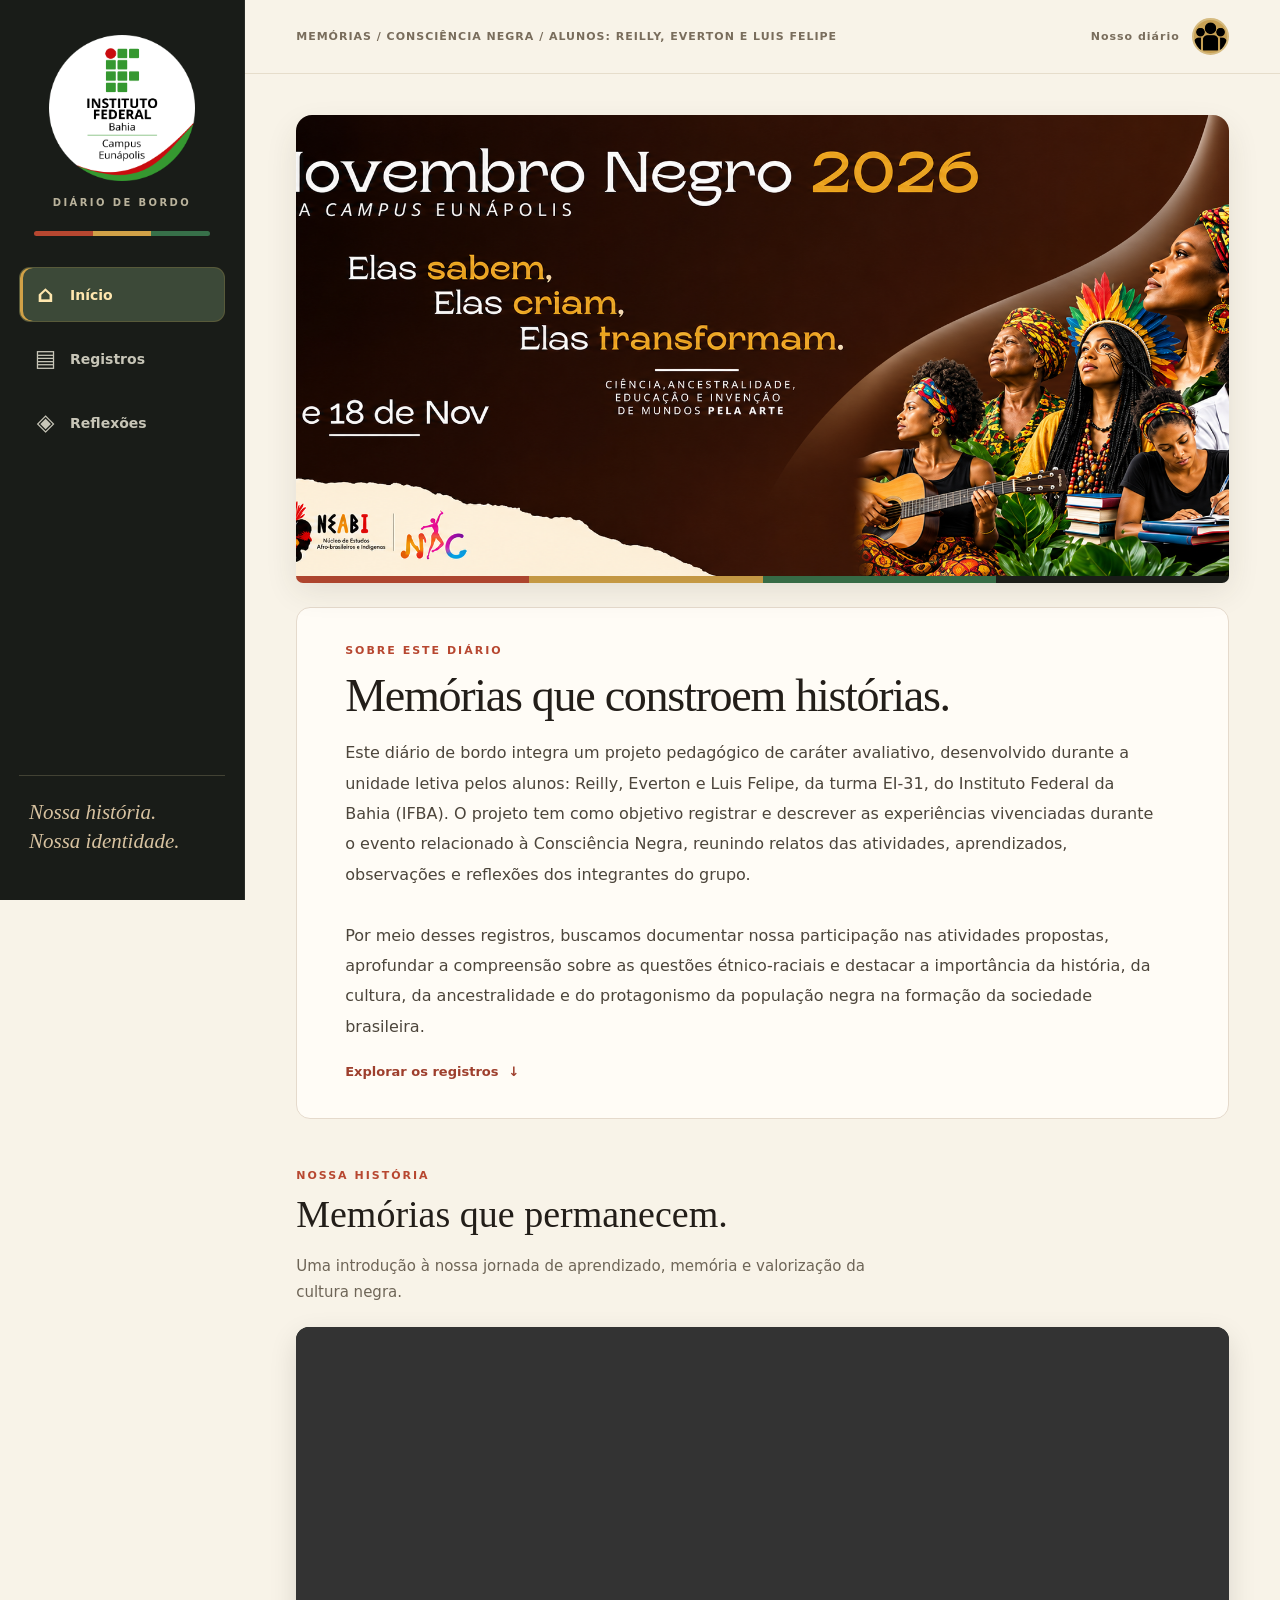
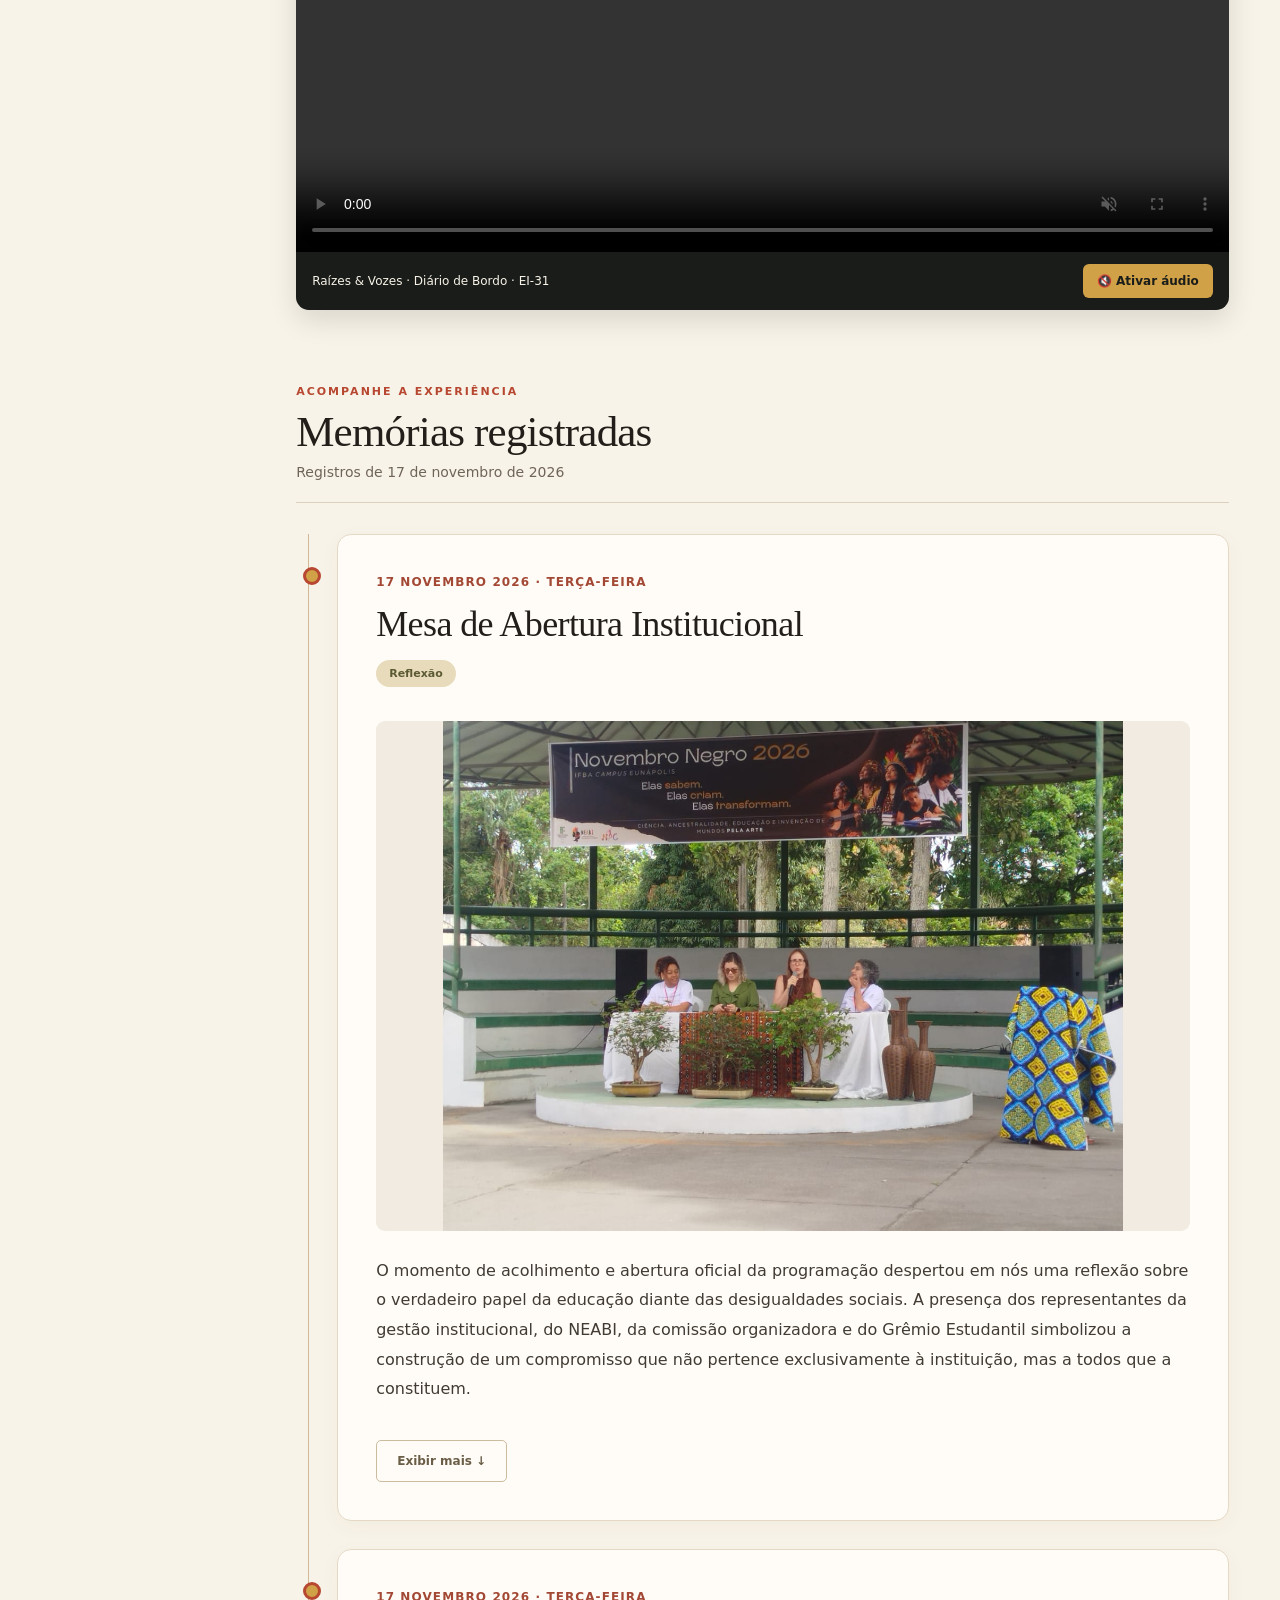
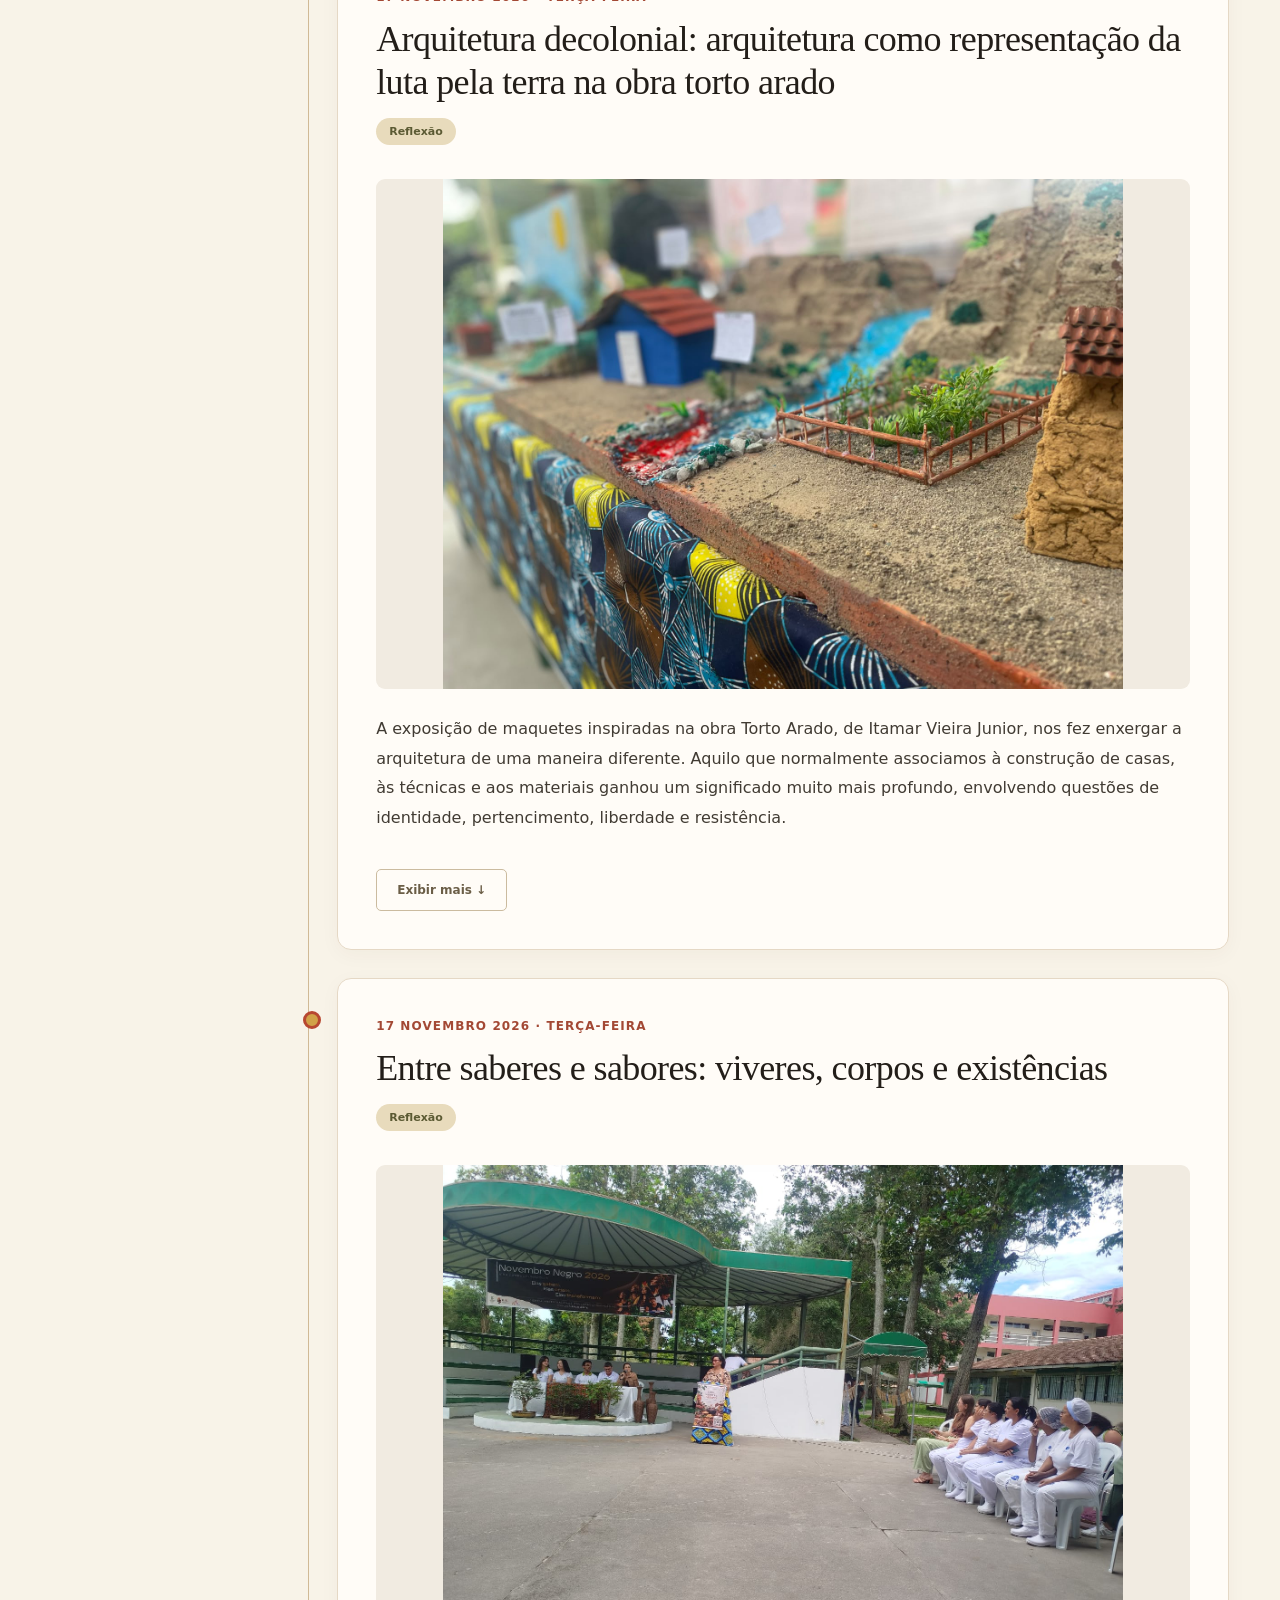
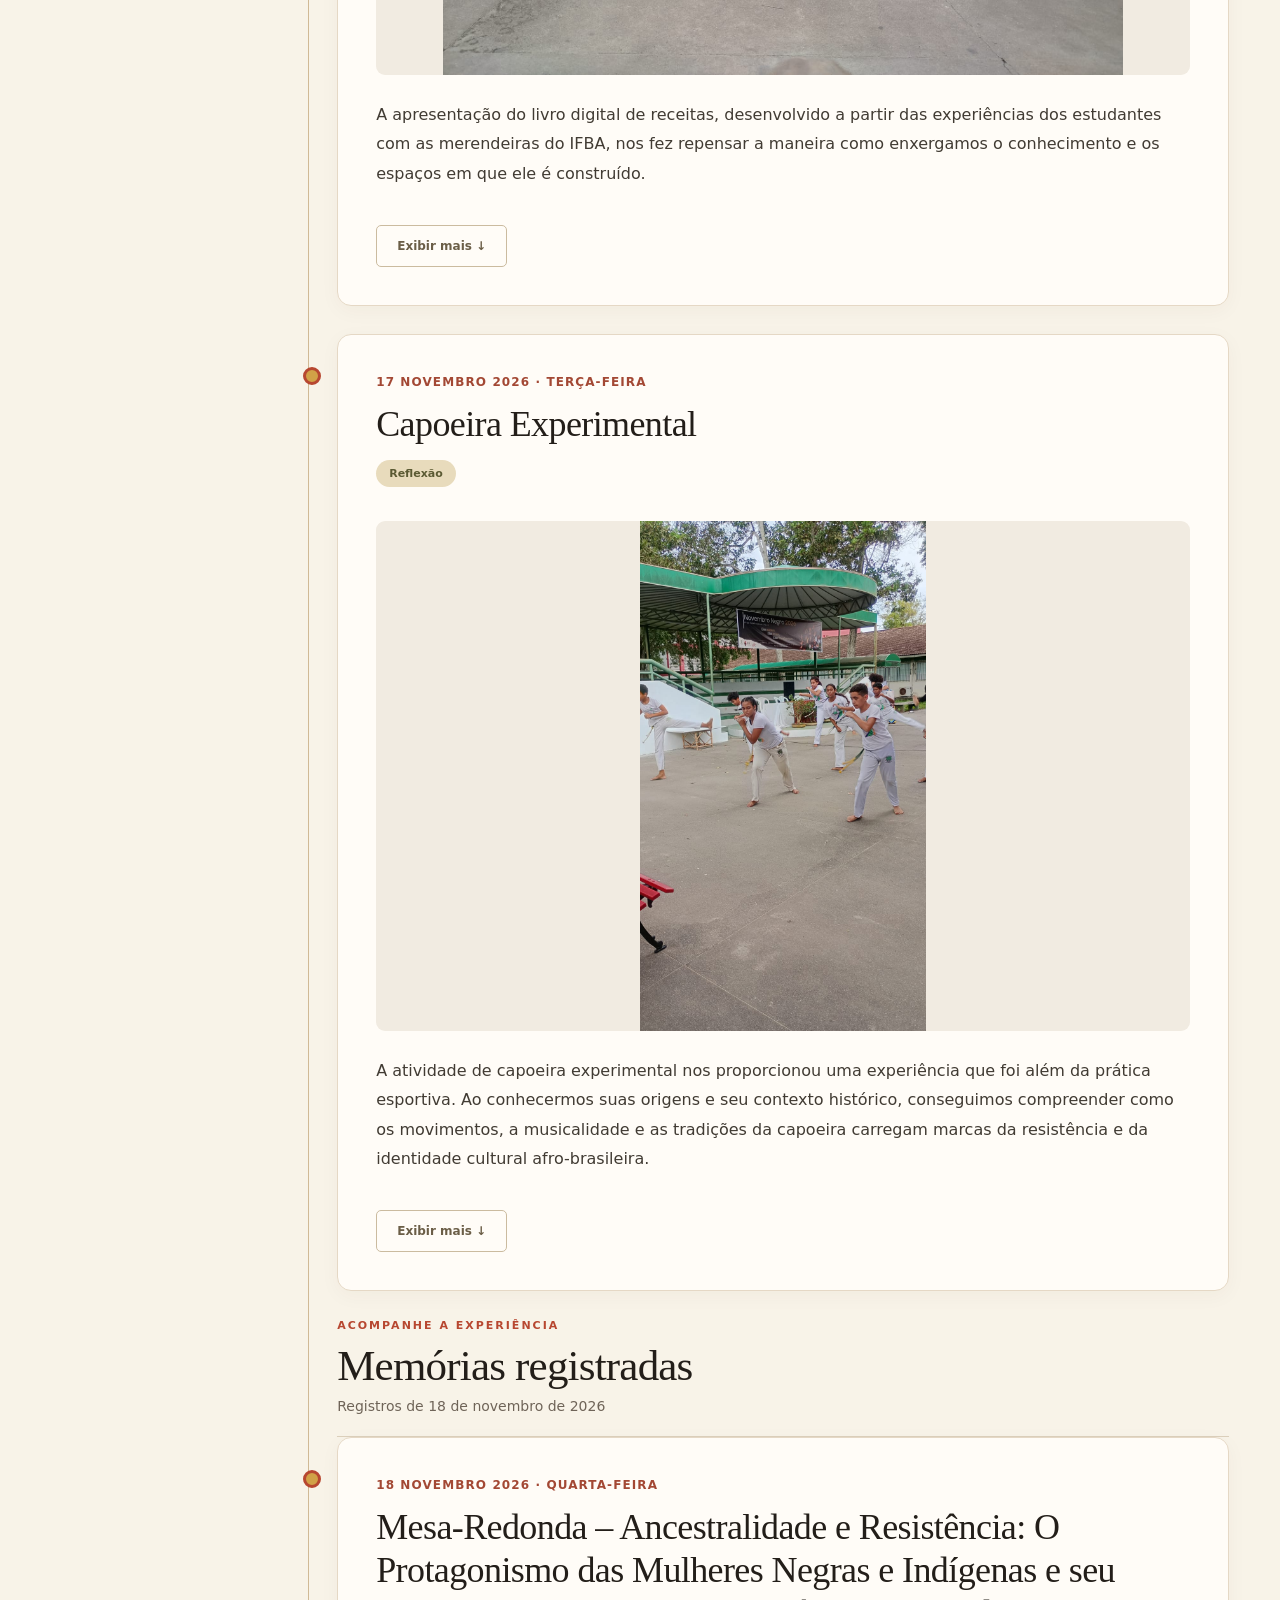
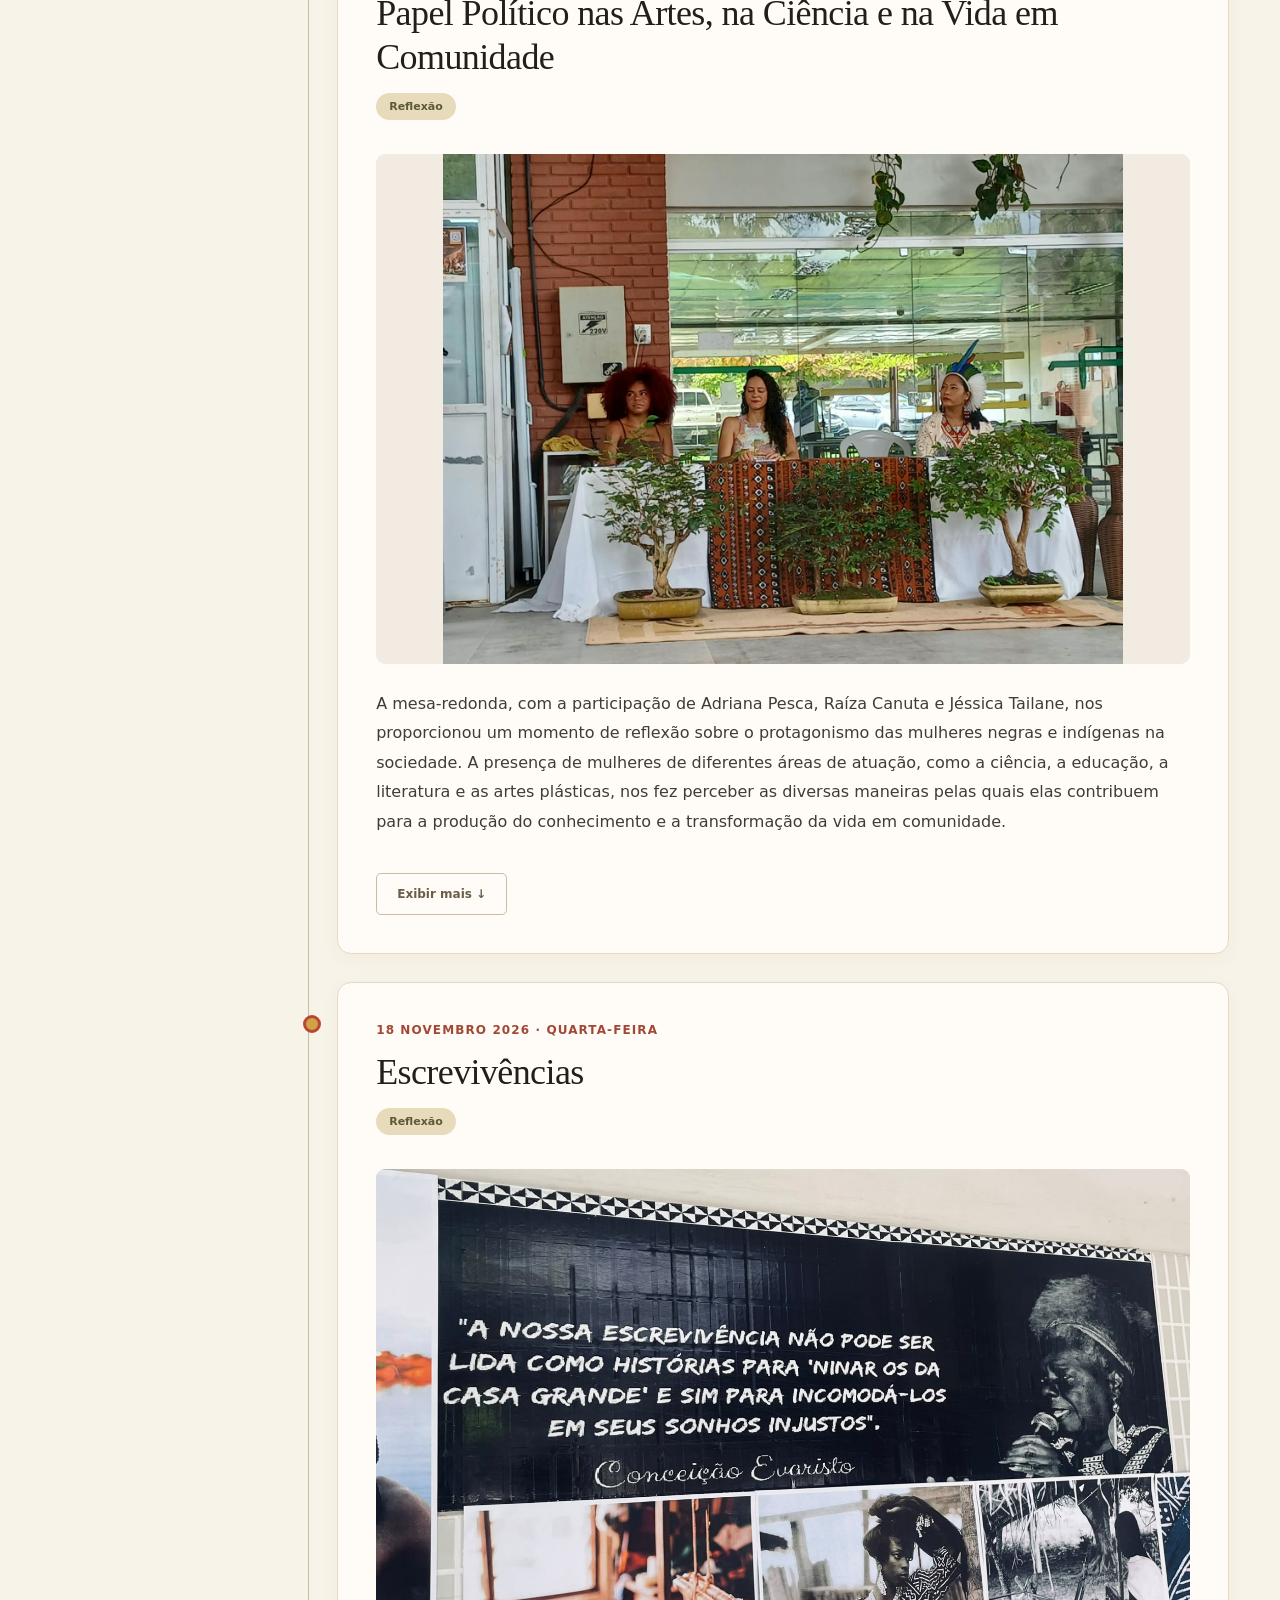
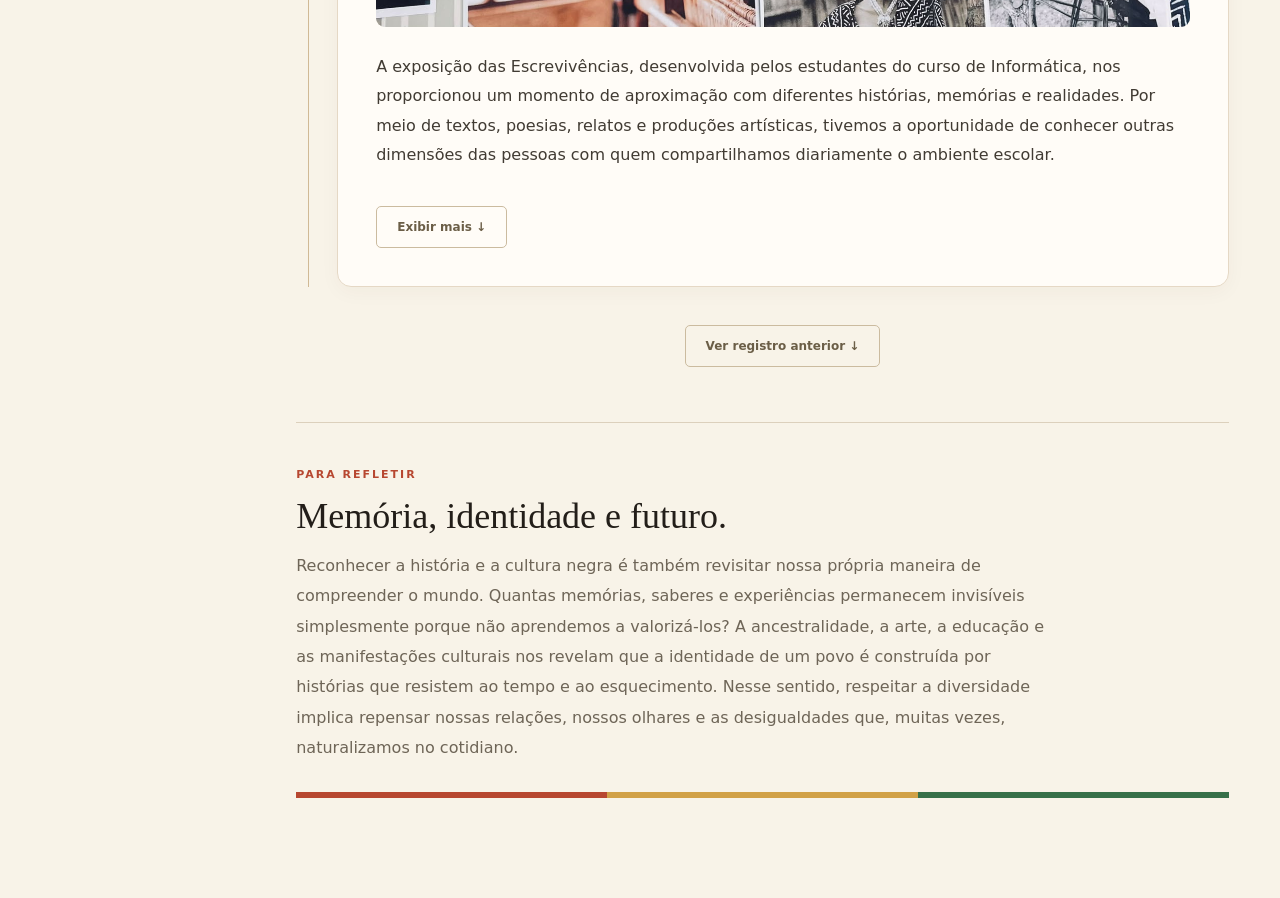
==== commit 4b3a0f29: "Add files via upload" ====
--- a/index.html
+++ b/index.html
@@ -14,6 +14,70 @@
     .entry-toggle { display: inline-flex; align-items: center; gap: 8px; margin-top: 12px; }
     .entry-toggle:focus-visible { outline: 2px solid var(--gold, #D1A147); outline-offset: 3px; }
     .entry { scroll-margin-top: 100px; }
+
+
+    /* =====================================================
+       VÍDEO INTRODUTÓRIO — layout e controles
+       O arquivo MP4 deve ficar ao lado deste index.html.
+       ===================================================== */
+    .intro-video-section {
+      margin: 50px 0 64px;
+    }
+    .intro-video-header { margin-bottom: 22px; }
+    .intro-video-header h2 {
+      margin: 10px 0 12px;
+      font-family: var(--font-display, Georgia, serif);
+      font-size: clamp(27px, 3.2vw, 38px);
+      line-height: 1.2;
+      color: var(--ink, #231E19);
+    }
+    .intro-video-header p:last-child {
+      max-width: 620px;
+      color: var(--muted, #6E6557);
+      font-size: 15px;
+      line-height: 1.75;
+    }
+    .intro-video-frame {
+      overflow: hidden;
+      border-radius: 13px;
+      background: #191C18;
+      box-shadow: 0 10px 28px rgba(0, 0, 0, 0.12);
+    }
+    .intro-video-frame video {
+      display: block;
+      width: 100%;
+      height: auto;
+      aspect-ratio: 16 / 9;
+      object-fit: contain;
+    }
+    .intro-video-toolbar {
+      display: flex;
+      align-items: center;
+      justify-content: space-between;
+      flex-wrap: wrap;
+      gap: 12px;
+      padding: 12px 16px;
+      color: #F8F3E8;
+      font-size: 12px;
+    }
+    .intro-video-audio {
+      background: #D1A147;
+      border: 0;
+      border-radius: 6px;
+      padding: 10px 14px;
+      color: #191C18;
+      font-weight: 700;
+      cursor: pointer;
+    }
+    .intro-video-audio:hover { background: #E1BA6B; }
+    .intro-video-audio:focus-visible {
+      outline: 3px solid #F8F3E8;
+      outline-offset: 3px;
+    }
+    @media (max-width: 700px) {
+      .intro-video-section { margin: 35px 0 48px; }
+      .intro-video-toolbar { font-size: 11px; }
+    }
   </style>
 </head>
 <body>
@@ -58,7 +122,7 @@
         <span>MEMÓRIAS / CONSCIÊNCIA NEGRA / ALUNOS: REILLY, EVERTON E LUIS FELIPE </span>
         <div class="account">
           <span>Nosso diário</span>
-          <a class="avatar" href="sobre.html" aria-label="Conhecer o grupo">
+          <a class="avatar" href="index.html" aria-label="Conhecer o grupo">
             <img src="image/grupo.png" alt="Grupo do projeto">
           </a>
         </div>
@@ -81,8 +145,54 @@
           <div class="intro-card">
             <p class="eyebrow">SOBRE ESTE DIÁRIO</p>
             <h1 class="intro-title">Memórias que constroem histórias.</h1>
-            <p class="intro-description">Este diário de bordo integra um projeto pedagógico de caráter avaliativo, desenvolvido durante a unidade letiva. Sua finalidade é registrar e descrever detalhadamente as experiências vivenciadas ao longo do evento, destacando os aprendizados, as reflexões e a valorização da história, da cultura e do protagonismo da população negra.</p>
+            <p class="intro-description">Este diário de bordo integra um projeto pedagógico de caráter avaliativo, desenvolvido durante a unidade letiva pelos alunos: Reilly, Everton e Luis Felipe, da turma EI-31, do Instituto Federal da Bahia (IFBA).
+
+O projeto tem como objetivo registrar e descrever as experiências vivenciadas durante o evento relacionado à Consciência Negra, reunindo relatos das atividades, aprendizados, observações e reflexões dos integrantes do grupo.
+
+<br><br>Por meio desses registros, buscamos documentar nossa participação nas atividades propostas, aprofundar a compreensão sobre as questões étnico-raciais e destacar a importância da história, da cultura, da ancestralidade e do protagonismo da população negra na formação da sociedade brasileira.</p>
             <a class="intro-anchor" href="#registros">Explorar os registros <span aria-hidden="true">↓</span></a>
+          </div>
+        </section>
+
+
+        <!-- =================================================
+             VÍDEO INTRODUTÓRIO
+             Coloque o arquivo "introd.mp4" na mesma pasta do index.html.
+             O vídeo inicia sem som para permitir autoplay e fica em loop.
+             ================================================= -->
+        <section id="video-introducao" class="intro-video-section" aria-labelledby="intro-video-title">
+          <div class="intro-video-header">
+            <p class="eyebrow">NOSSA HISTÓRIA</p>
+            <h2 id="intro-video-title">Memórias que permanecem.</h2>
+            <p>Uma introdução à nossa jornada de aprendizado, memória e valorização da cultura negra.</p>
+          </div>
+
+          <div class="intro-video-frame">
+            <video
+              id="video-introd"
+              autoplay
+              muted
+              loop
+              playsinline
+              controls
+              preload="metadata"
+              aria-label="Vídeo introdutório do Diário de Bordo Raízes e Vozes"
+            >
+              <source src="image/introd.mp4" type="video/mp4">
+              Seu navegador não suporta a reprodução de vídeos MP4.
+            </video>
+
+            <div class="intro-video-toolbar">
+              <span>Raízes &amp; Vozes · Diário de Bordo · EI-31</span>
+              <button
+                type="button"
+                id="intro-video-audio"
+                class="intro-video-audio"
+                aria-pressed="false"
+              >
+                🔇 Ativar áudio
+              </button>
+            </div>
           </div>
         </section>
 
@@ -412,5 +522,30 @@
       });
     });
   </script>
+
+  <!-- Controle independente do áudio do vídeo introdutório. -->
+  <script>
+    (() => {
+      const video = document.getElementById('video-introd');
+      const audioButton = document.getElementById('intro-video-audio');
+
+      if (!video || !audioButton) return;
+
+      function updateAudioButton() {
+        const soundOn = !video.muted;
+        audioButton.textContent = soundOn ? '🔊 Desativar áudio' : '🔇 Ativar áudio';
+        audioButton.setAttribute('aria-pressed', String(soundOn));
+      }
+
+      audioButton.addEventListener('click', () => {
+        video.muted = !video.muted;
+        updateAudioButton();
+      });
+
+      // Mantém o botão sincronizado com o controle de volume nativo.
+      video.addEventListener('volumechange', updateAudioButton);
+      updateAudioButton();
+    })();
+  </script>
 </body>
 </html>
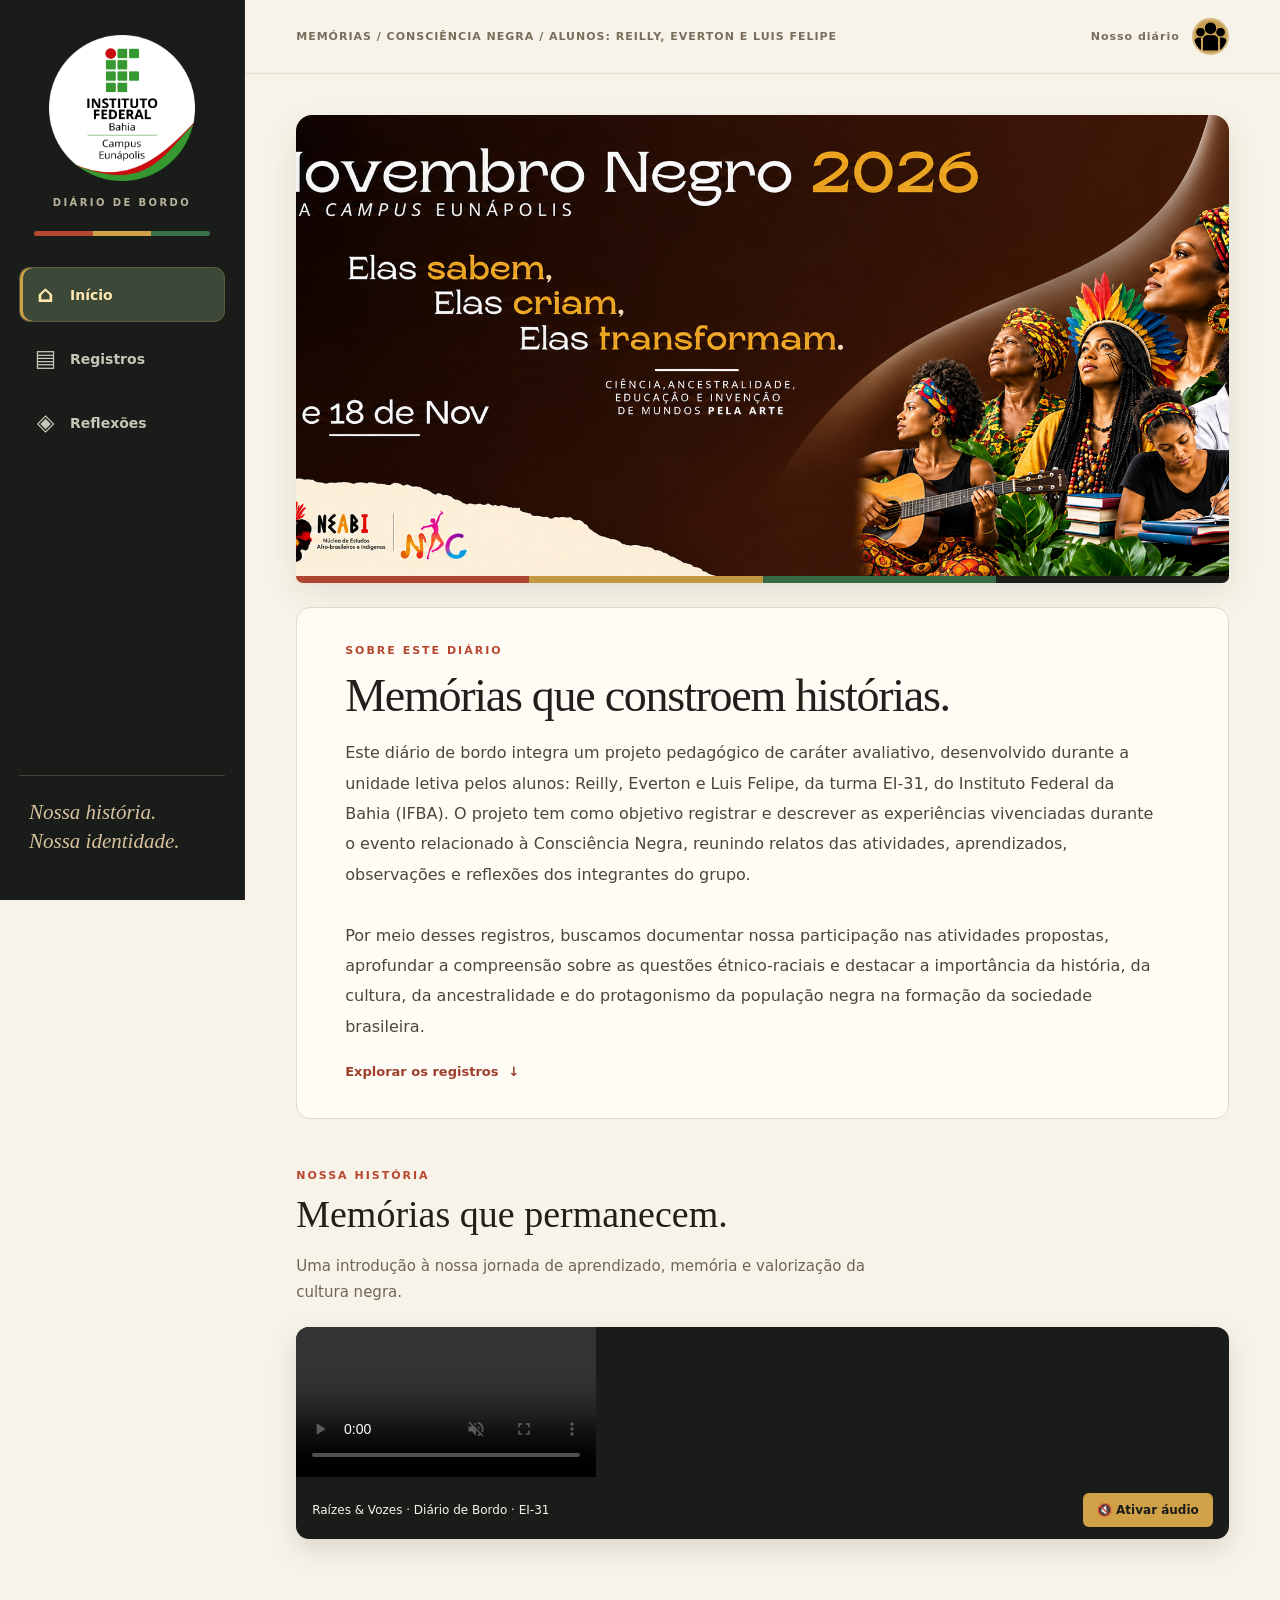
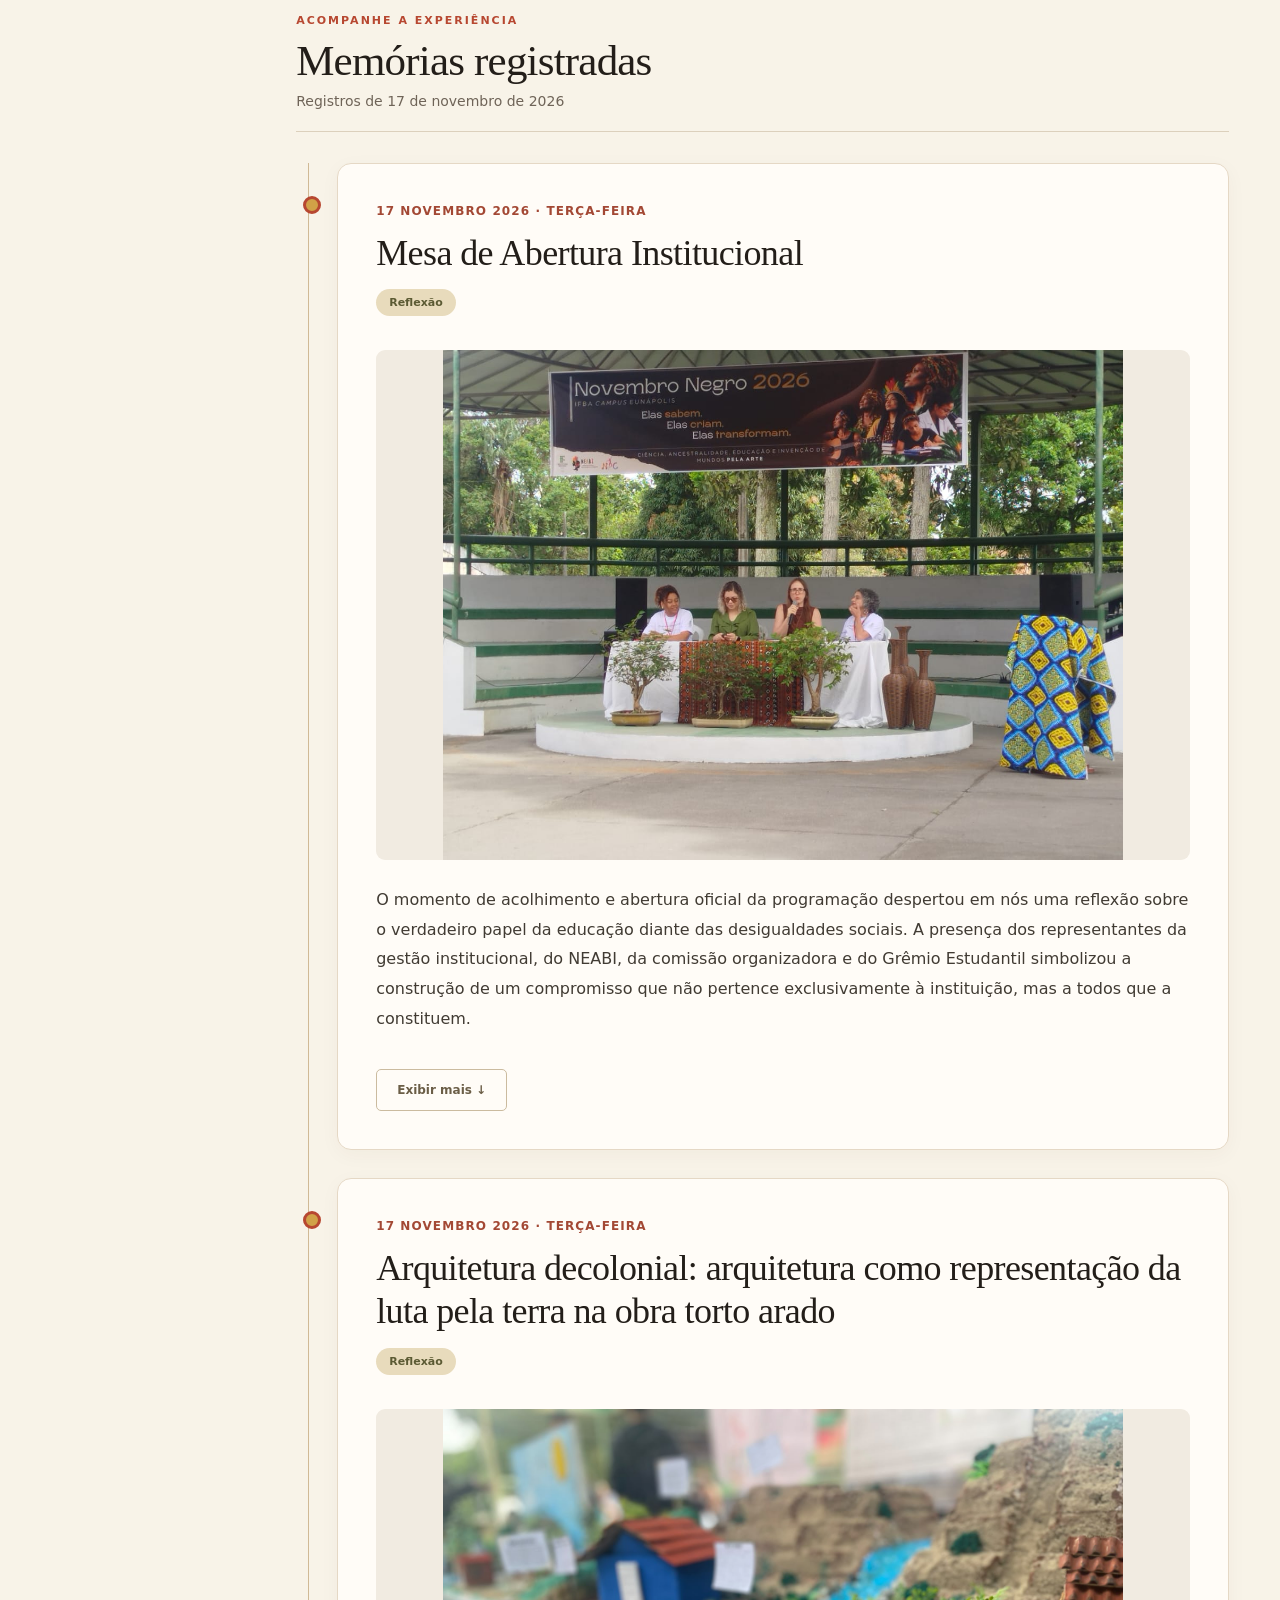
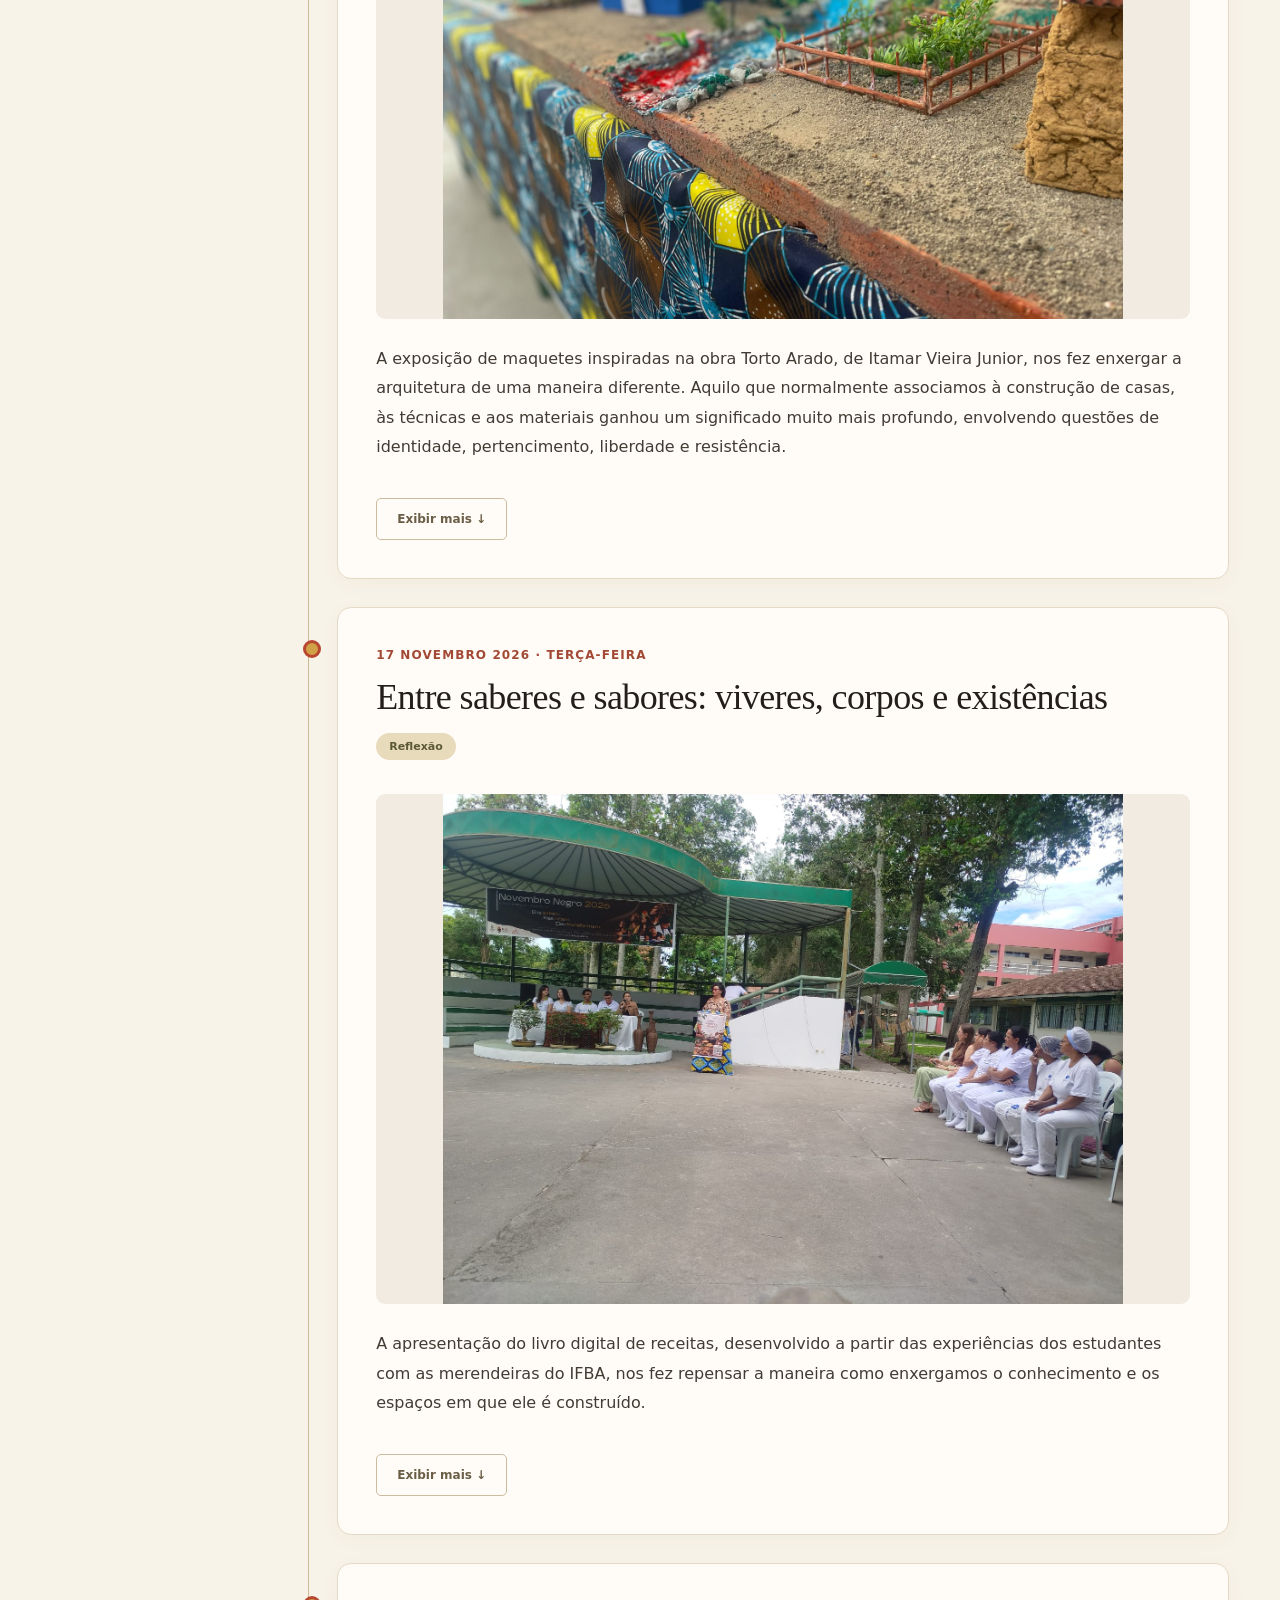
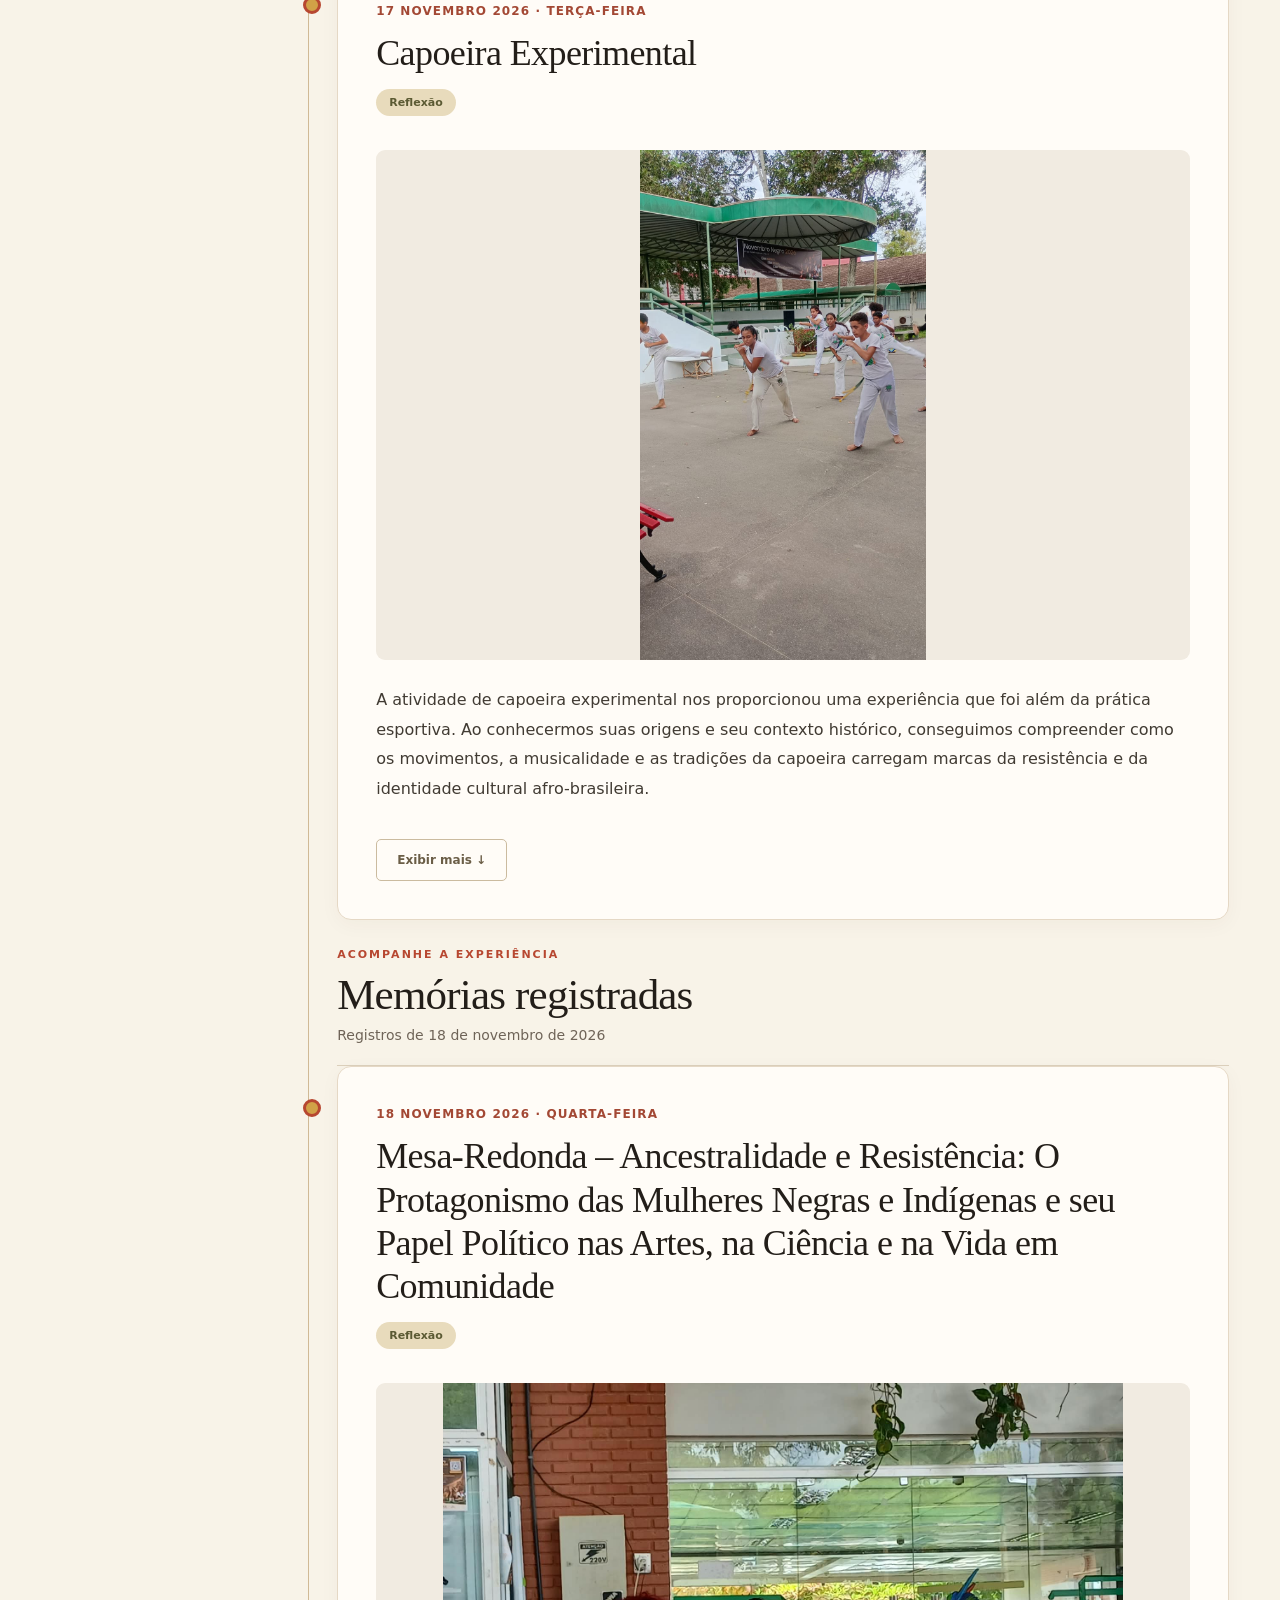
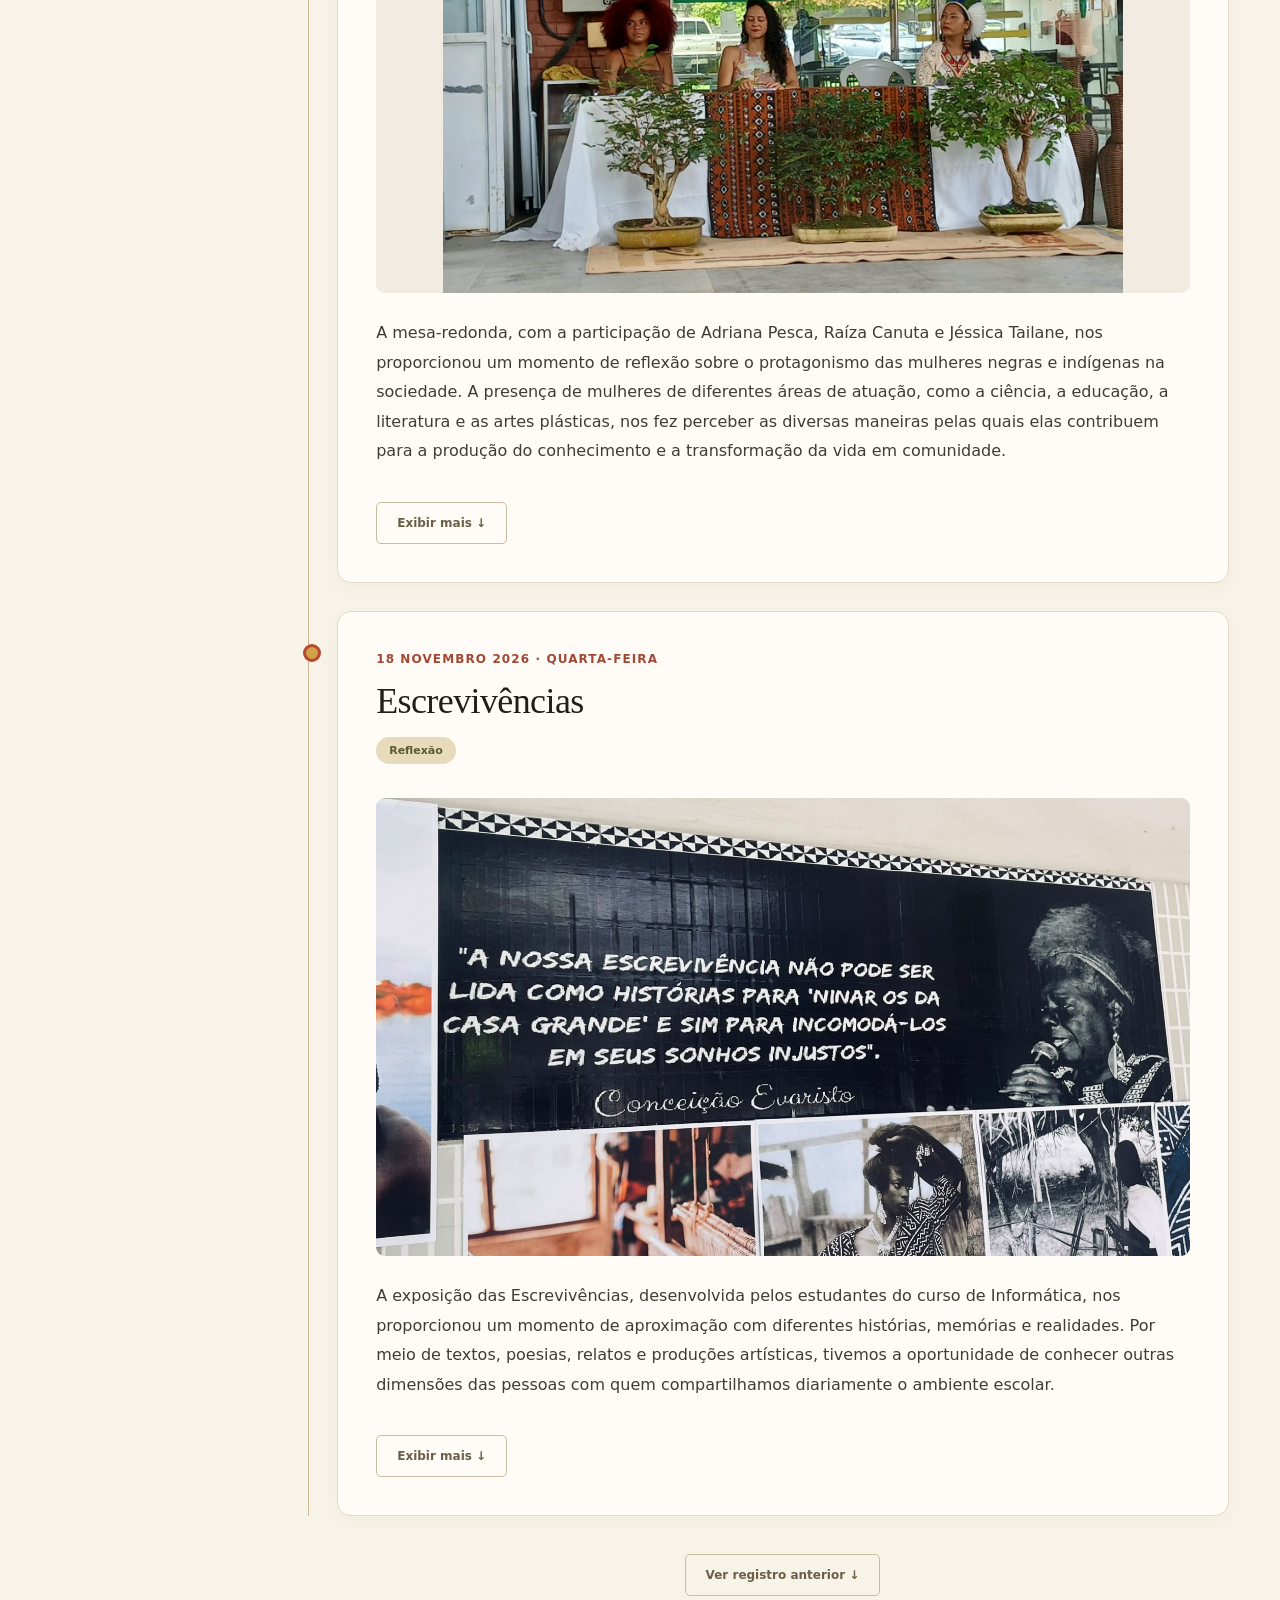
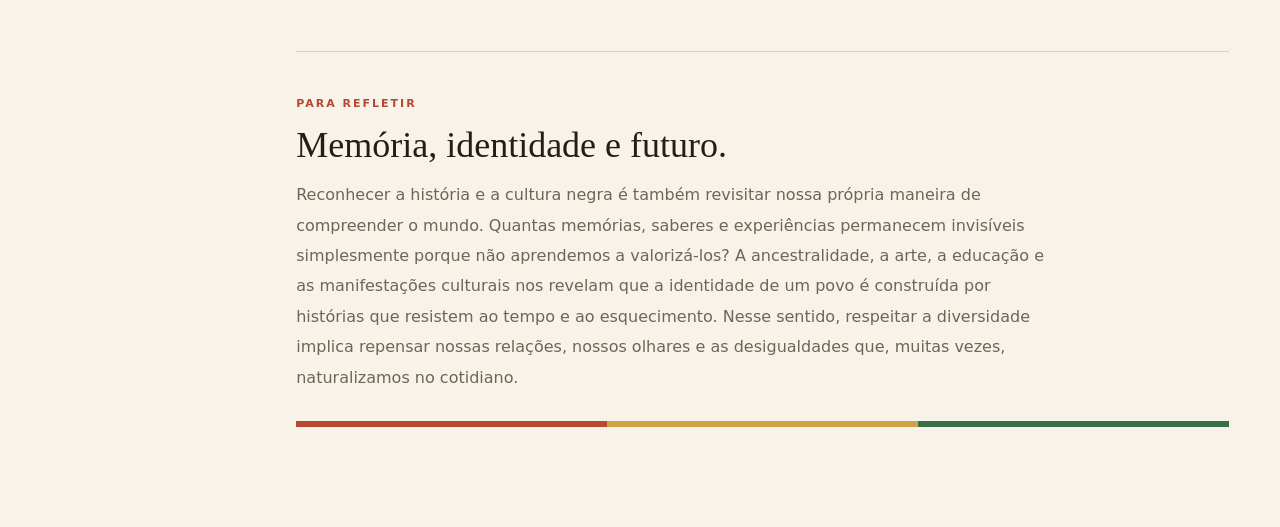
==== commit 2c8f112c: "Fix video source tag in index.html" ====
--- a/index.html
+++ b/index.html
@@ -43,6 +43,11 @@
       background: #191C18;
       box-shadow: 0 10px 28px rgba(0, 0, 0, 0.12);
     }
+
+            <source src="image/introd.mp4" type="video/mp4">
+              Seu navegador não suporta a reprodução de vídeos MP4.
+            </video>
+    
     .intro-video-frame video {
       display: block;
       width: 100%;
@@ -122,7 +127,7 @@
         <span>MEMÓRIAS / CONSCIÊNCIA NEGRA / ALUNOS: REILLY, EVERTON E LUIS FELIPE </span>
         <div class="account">
           <span>Nosso diário</span>
-          <a class="avatar" href="index.html" aria-label="Conhecer o grupo">
+          <a class="avatar" href="sobre.html" aria-label="Conhecer o grupo">
             <img src="image/grupo.png" alt="Grupo do projeto">
           </a>
         </div>
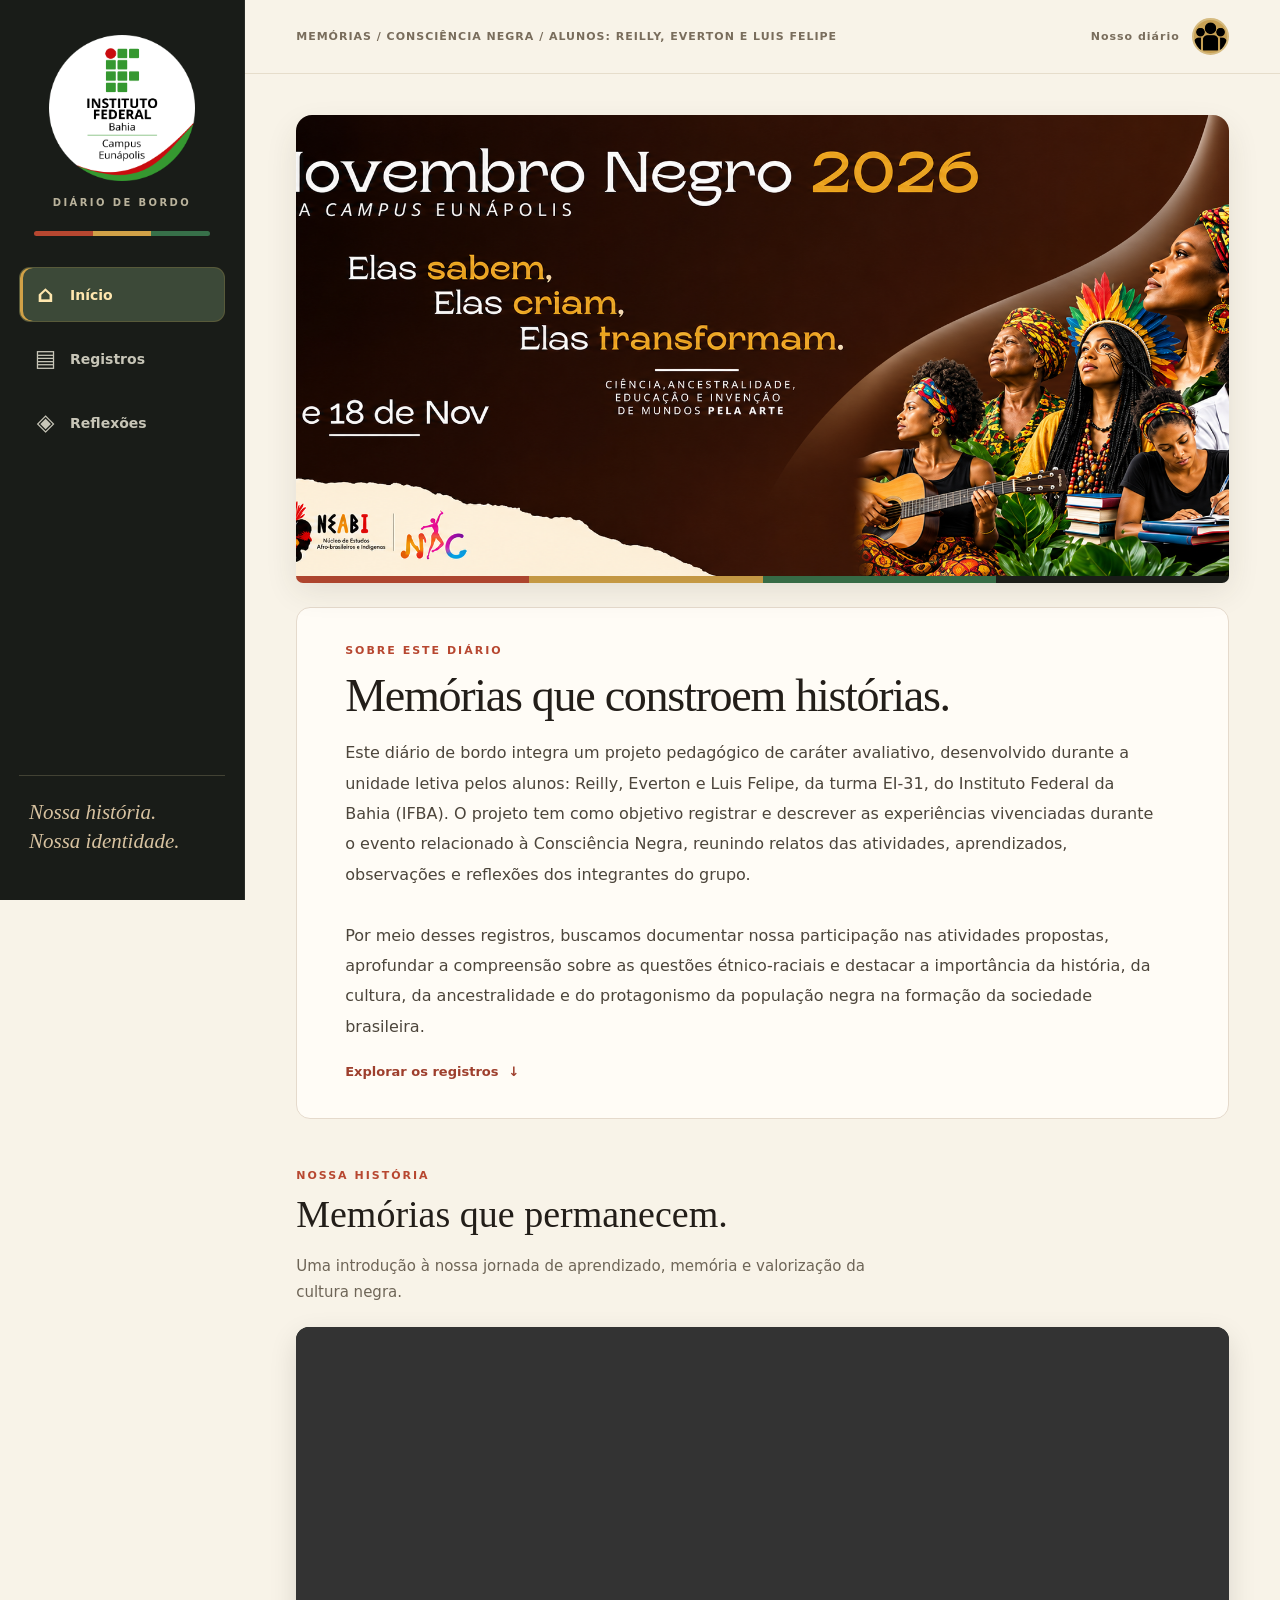
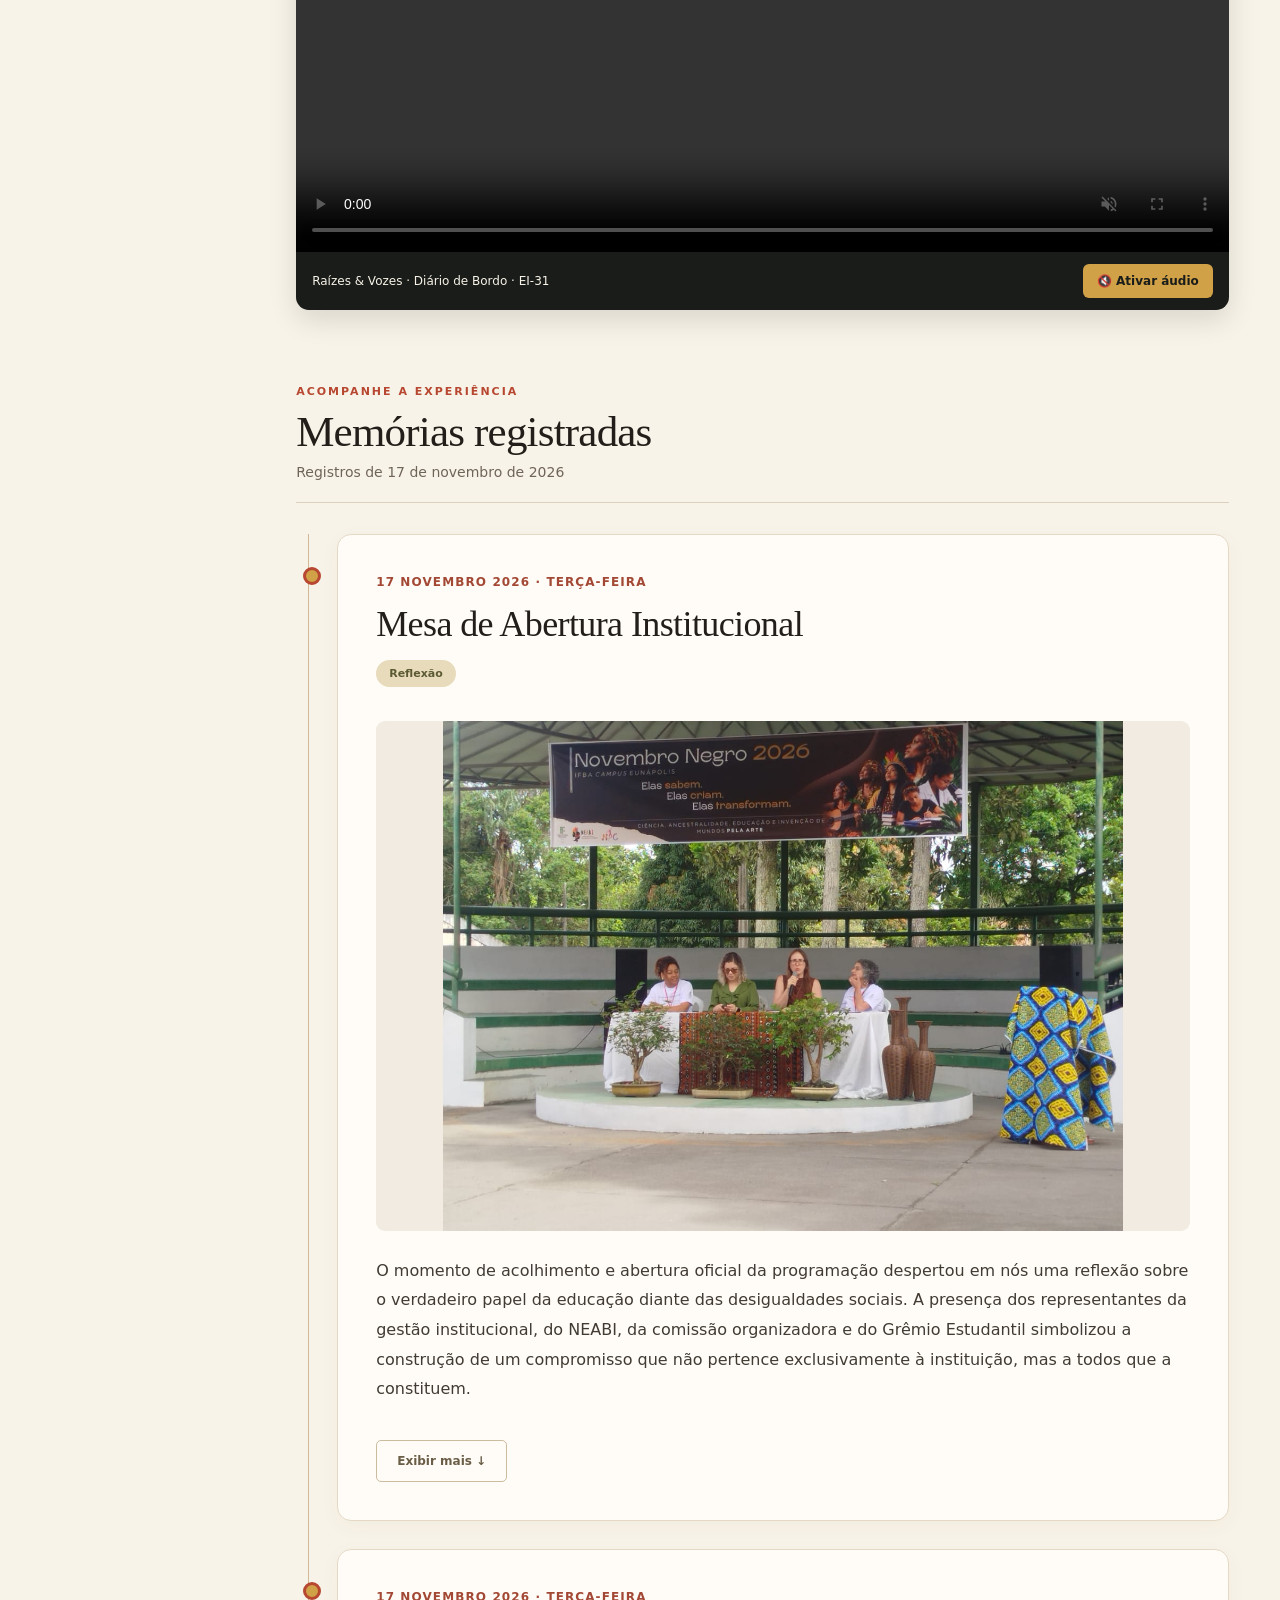
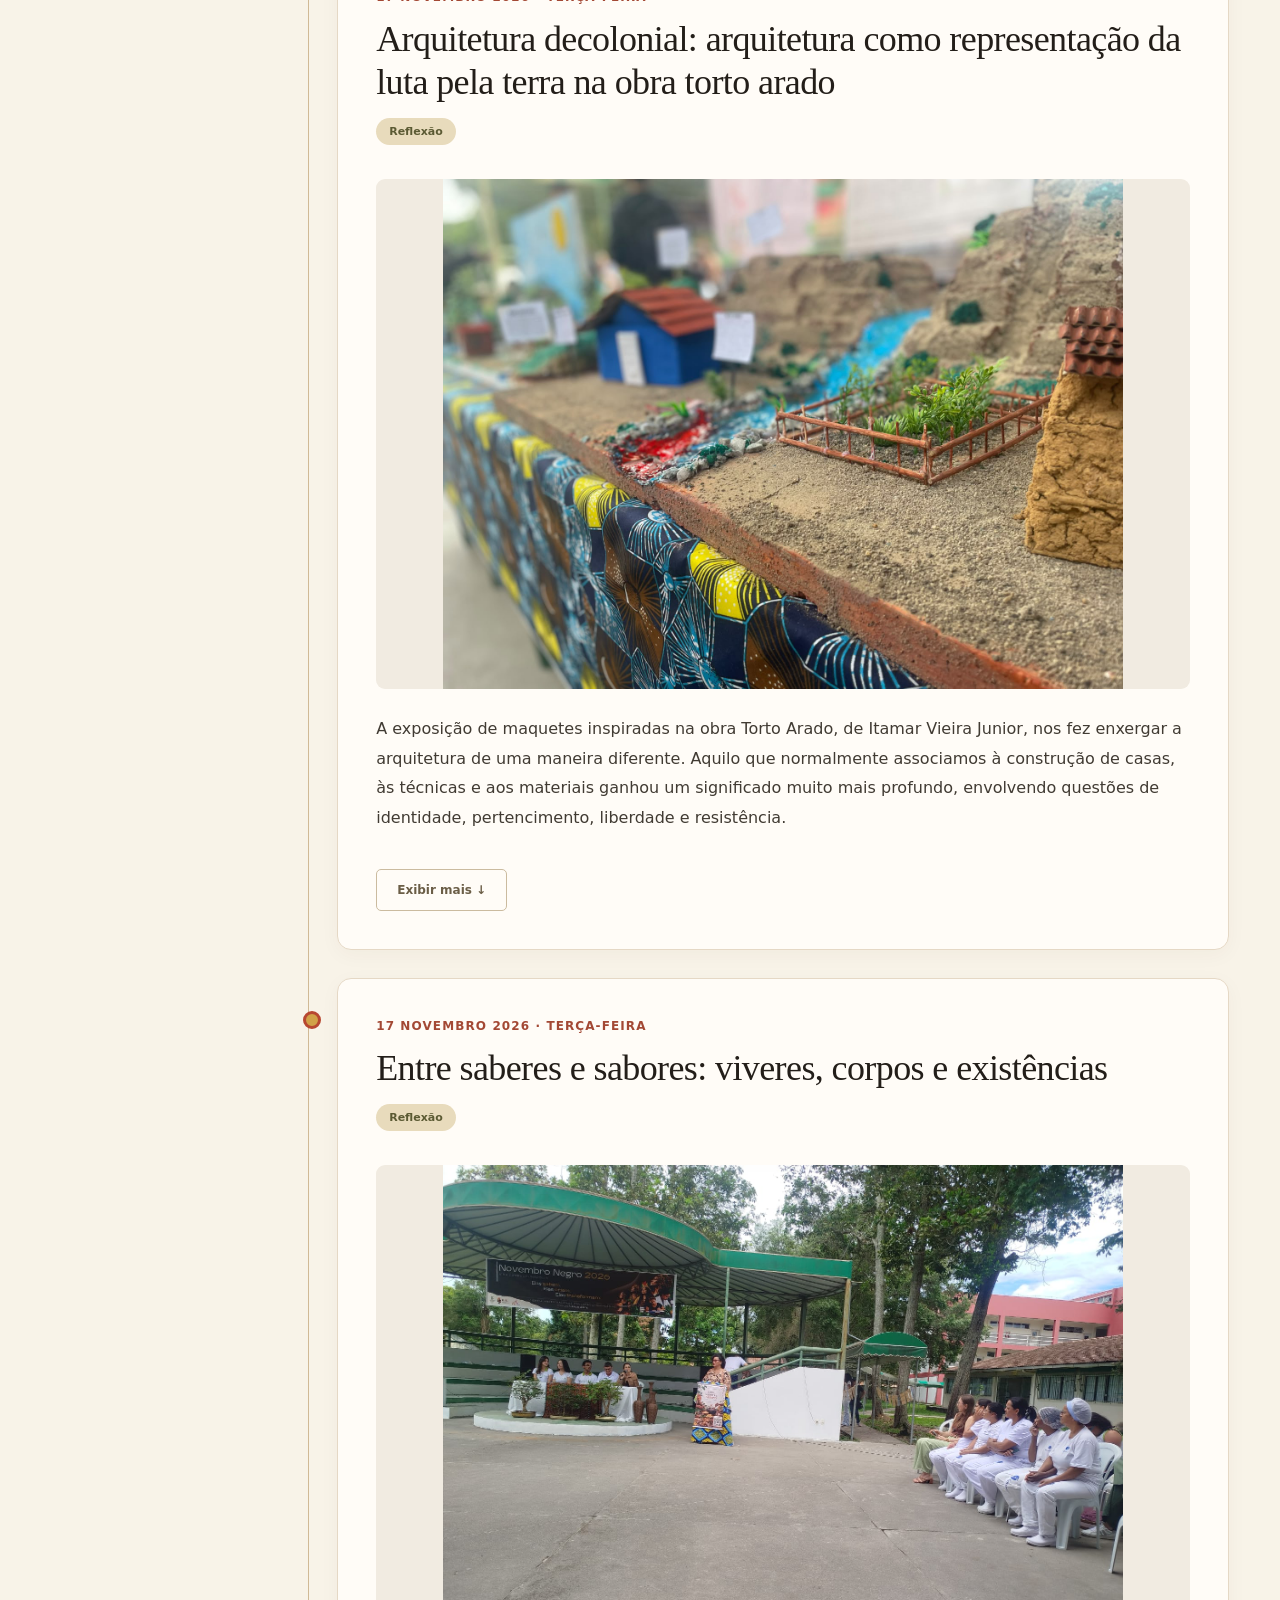
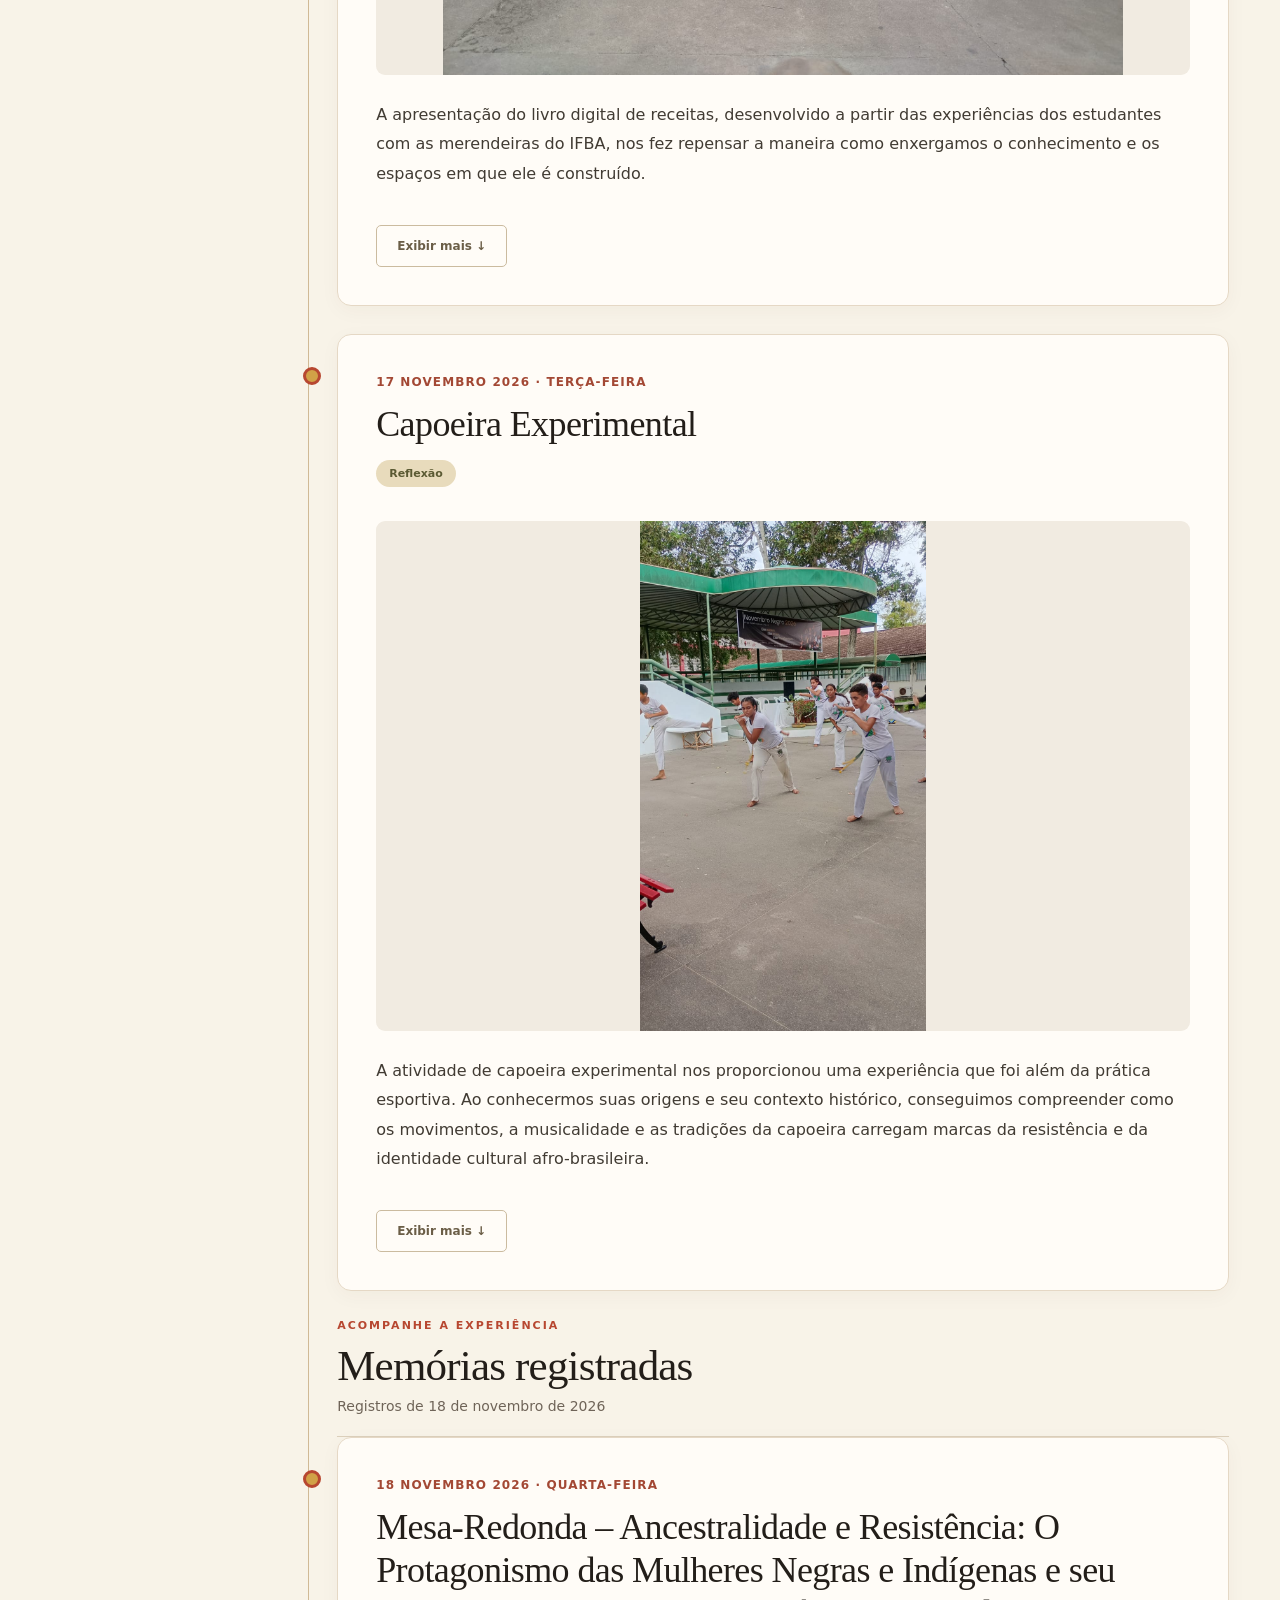
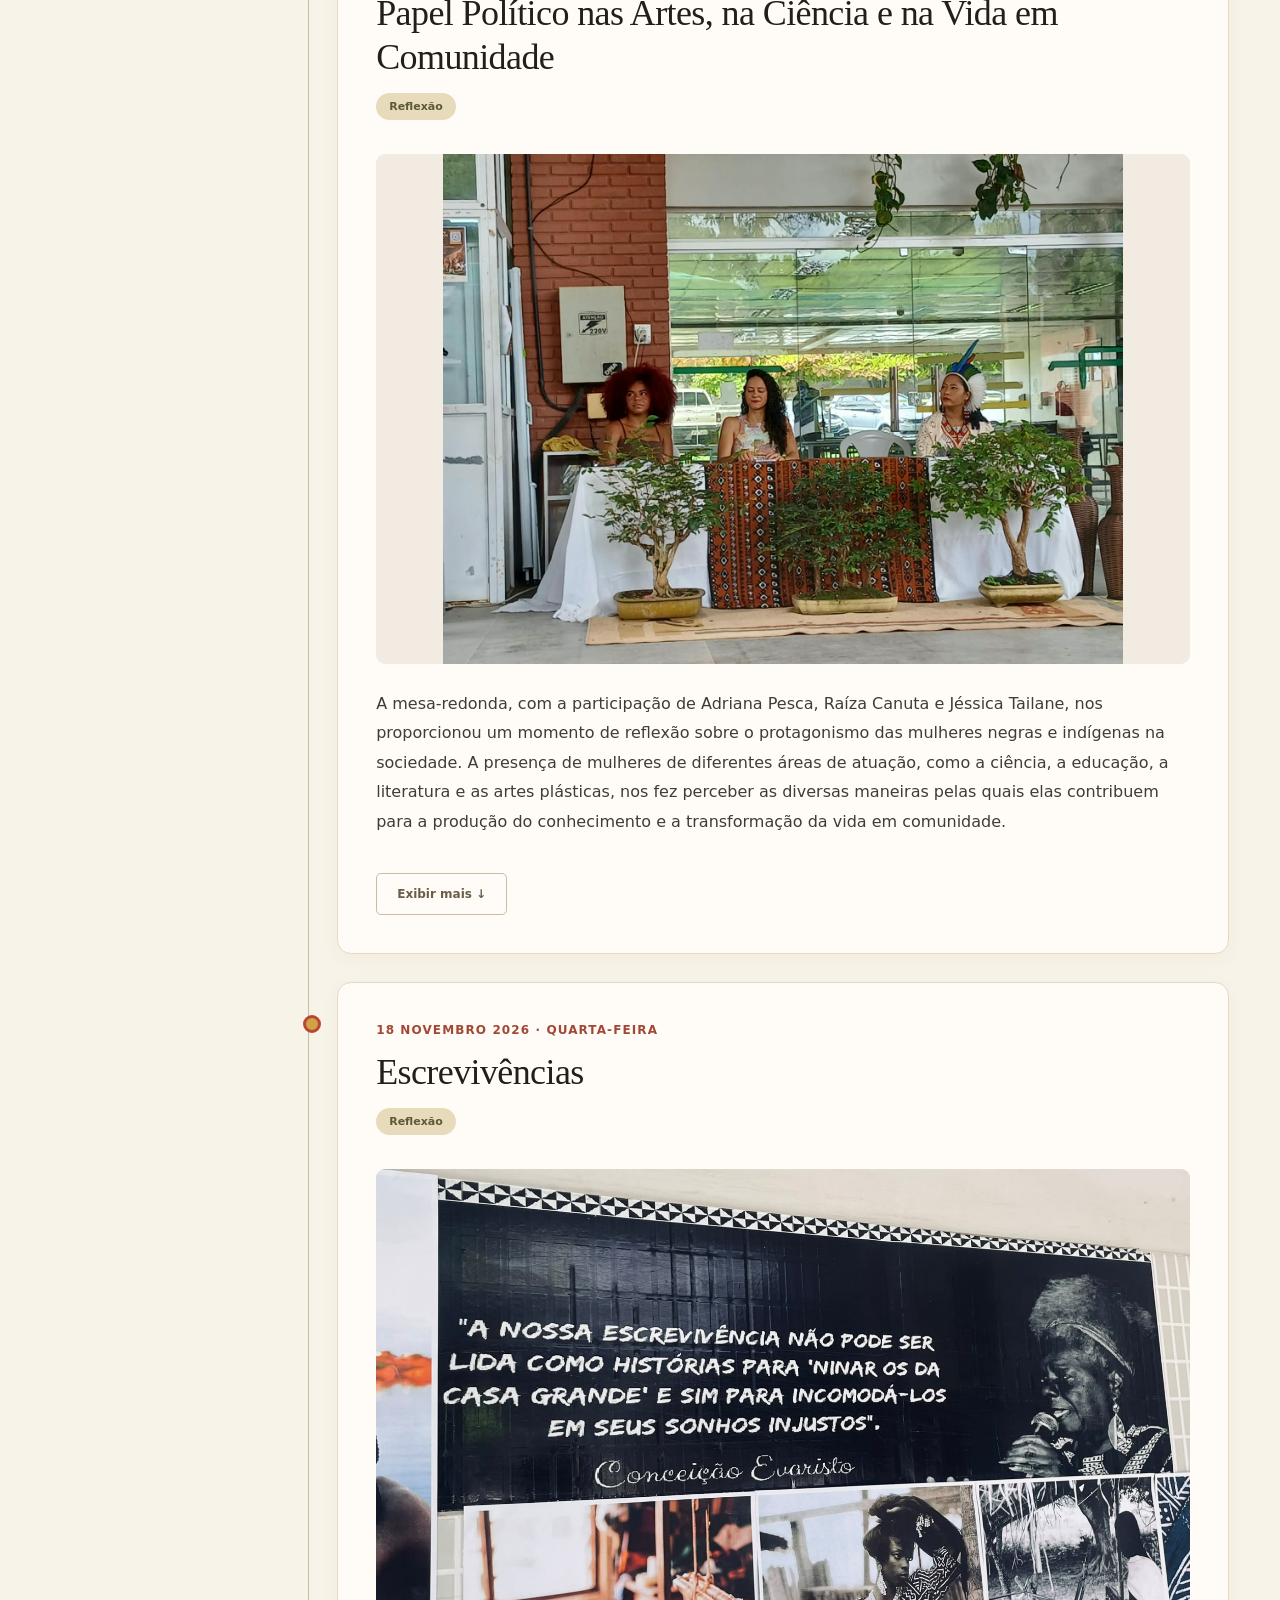
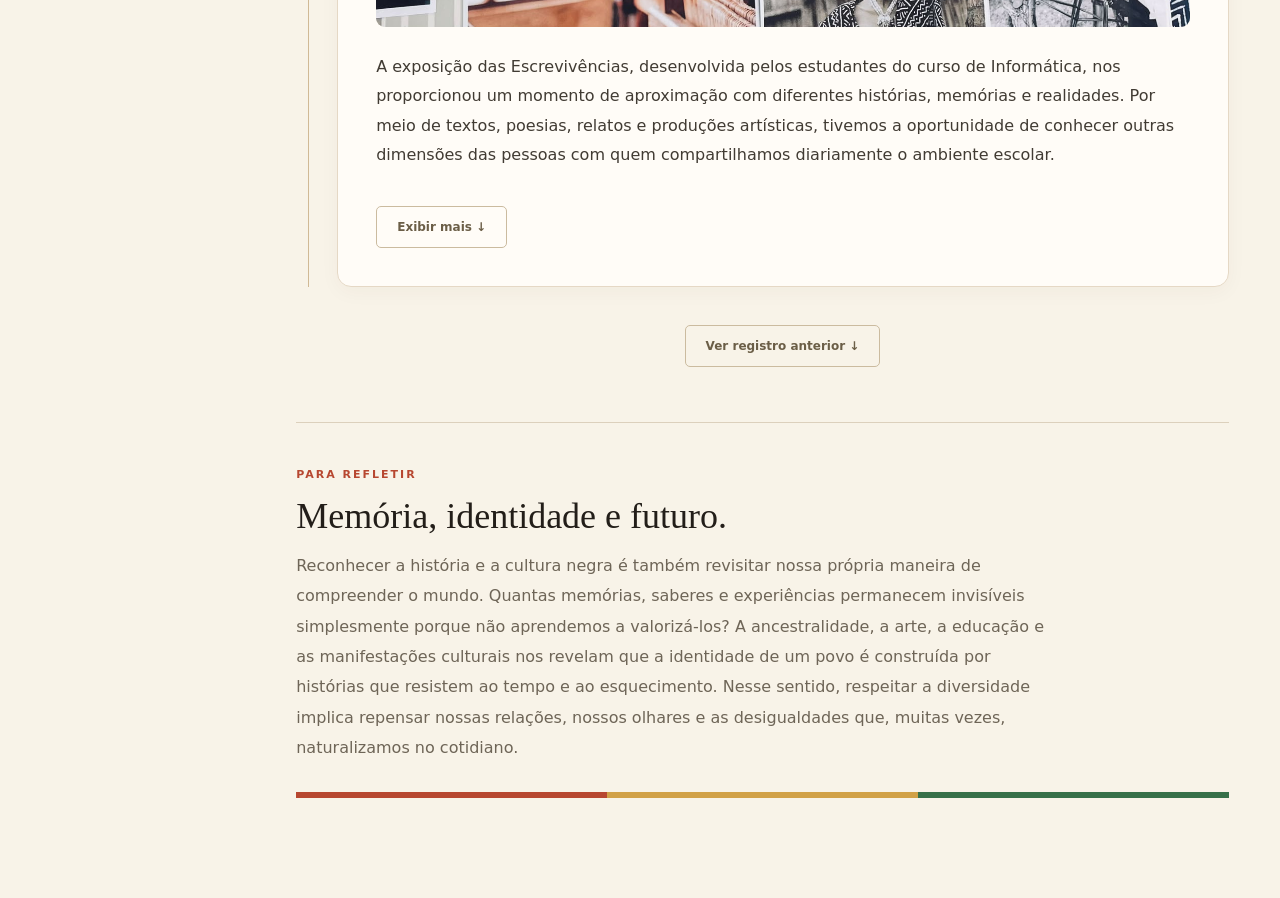
==== commit 232dde12: "Add files via upload" ====
--- a/index.html
+++ b/index.html
@@ -44,9 +44,6 @@
       box-shadow: 0 10px 28px rgba(0, 0, 0, 0.12);
     }
 
-            <source src="image/introd.mp4" type="video/mp4">
-              Seu navegador não suporta a reprodução de vídeos MP4.
-            </video>
     
     .intro-video-frame video {
       display: block;
@@ -183,7 +180,7 @@
               preload="metadata"
               aria-label="Vídeo introdutório do Diário de Bordo Raízes e Vozes"
             >
-              <source src="image/introd.mp4" type="video/mp4">
+              <source src="introd.mp4" type="video/mp4">
               Seu navegador não suporta a reprodução de vídeos MP4.
             </video>
 
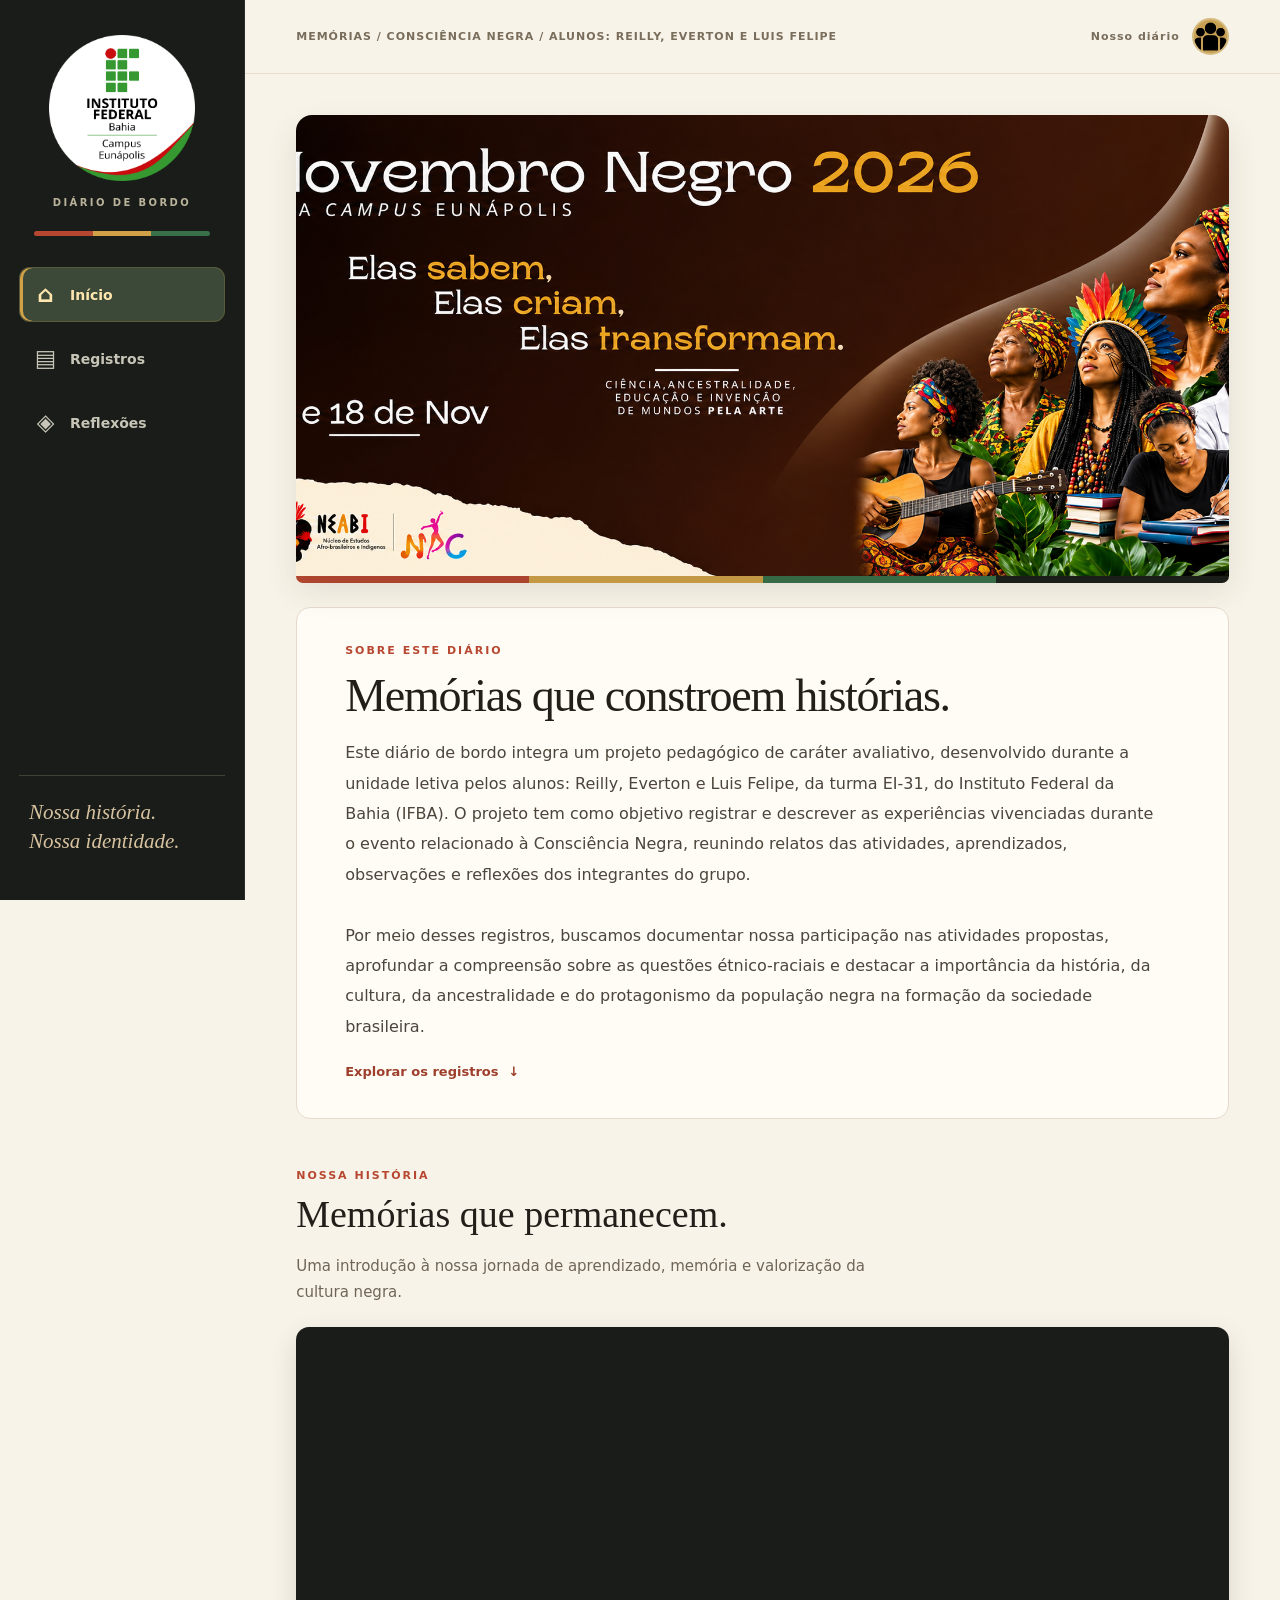
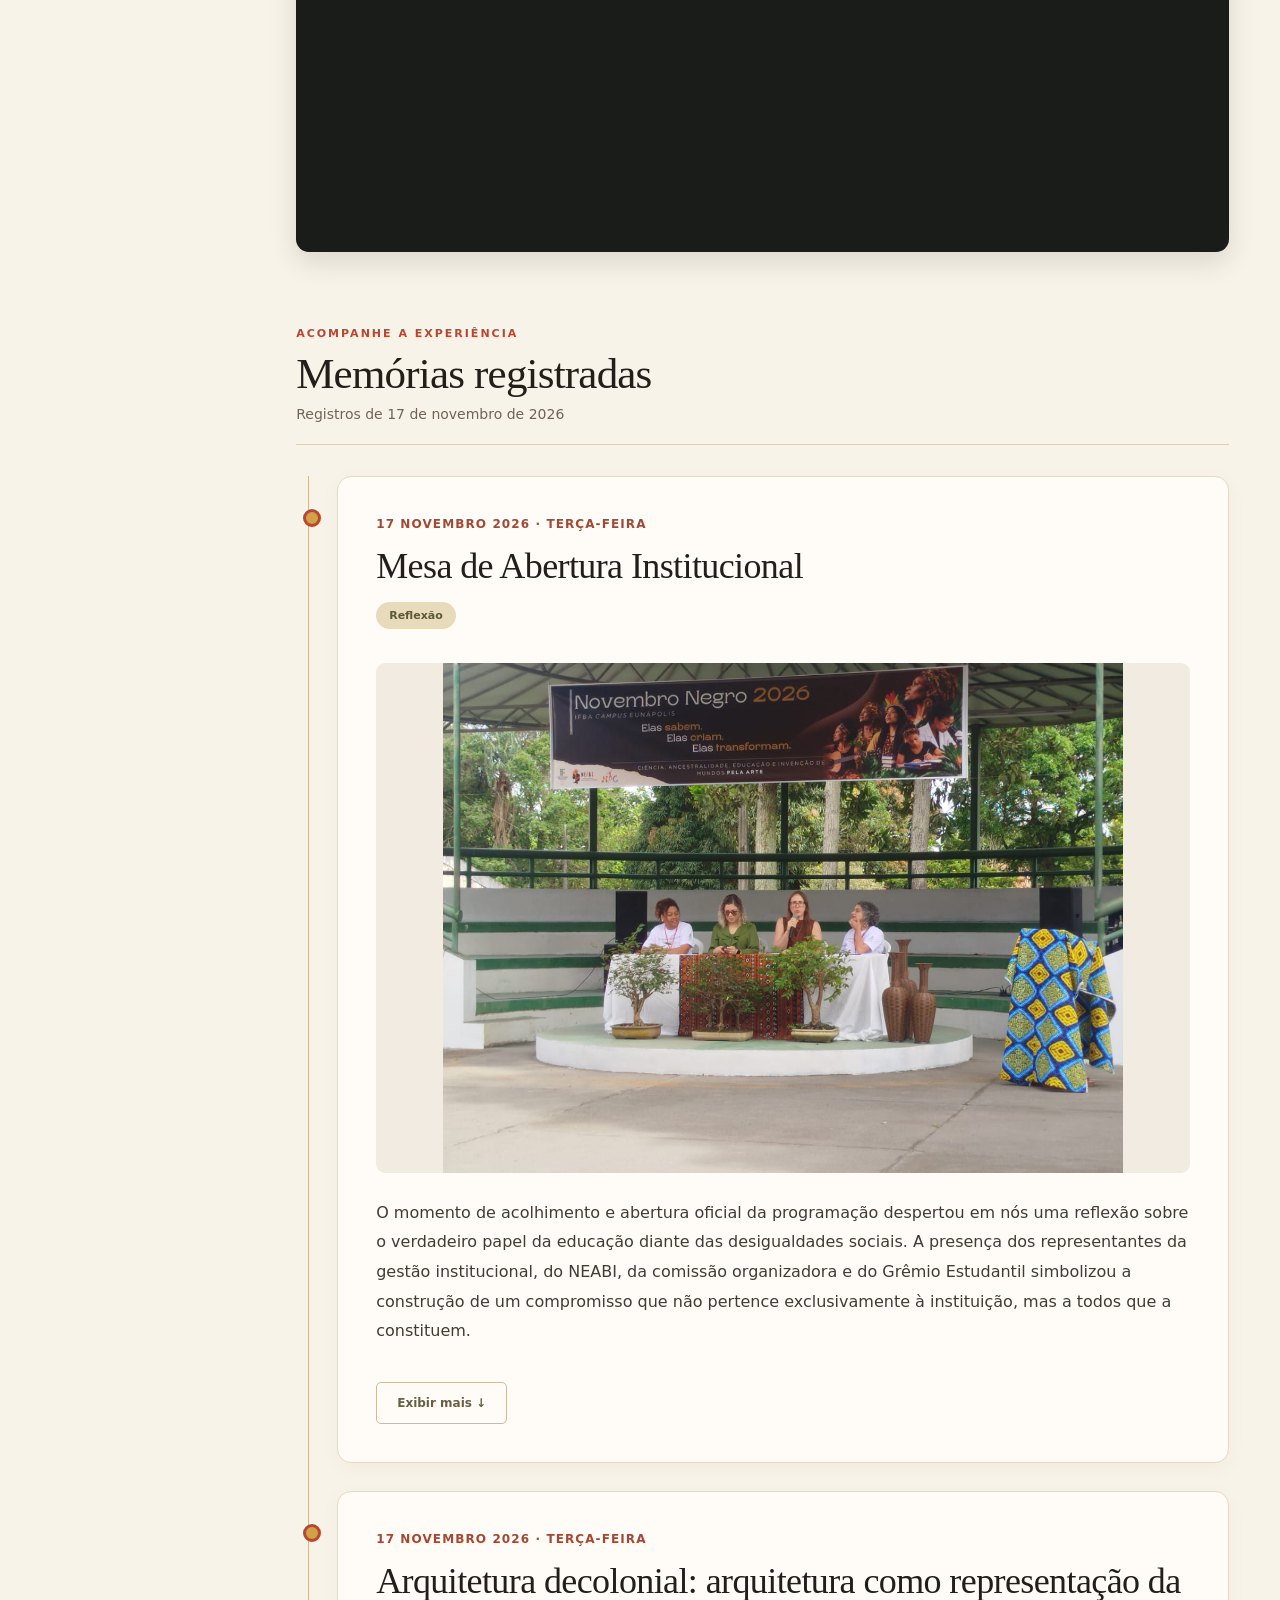
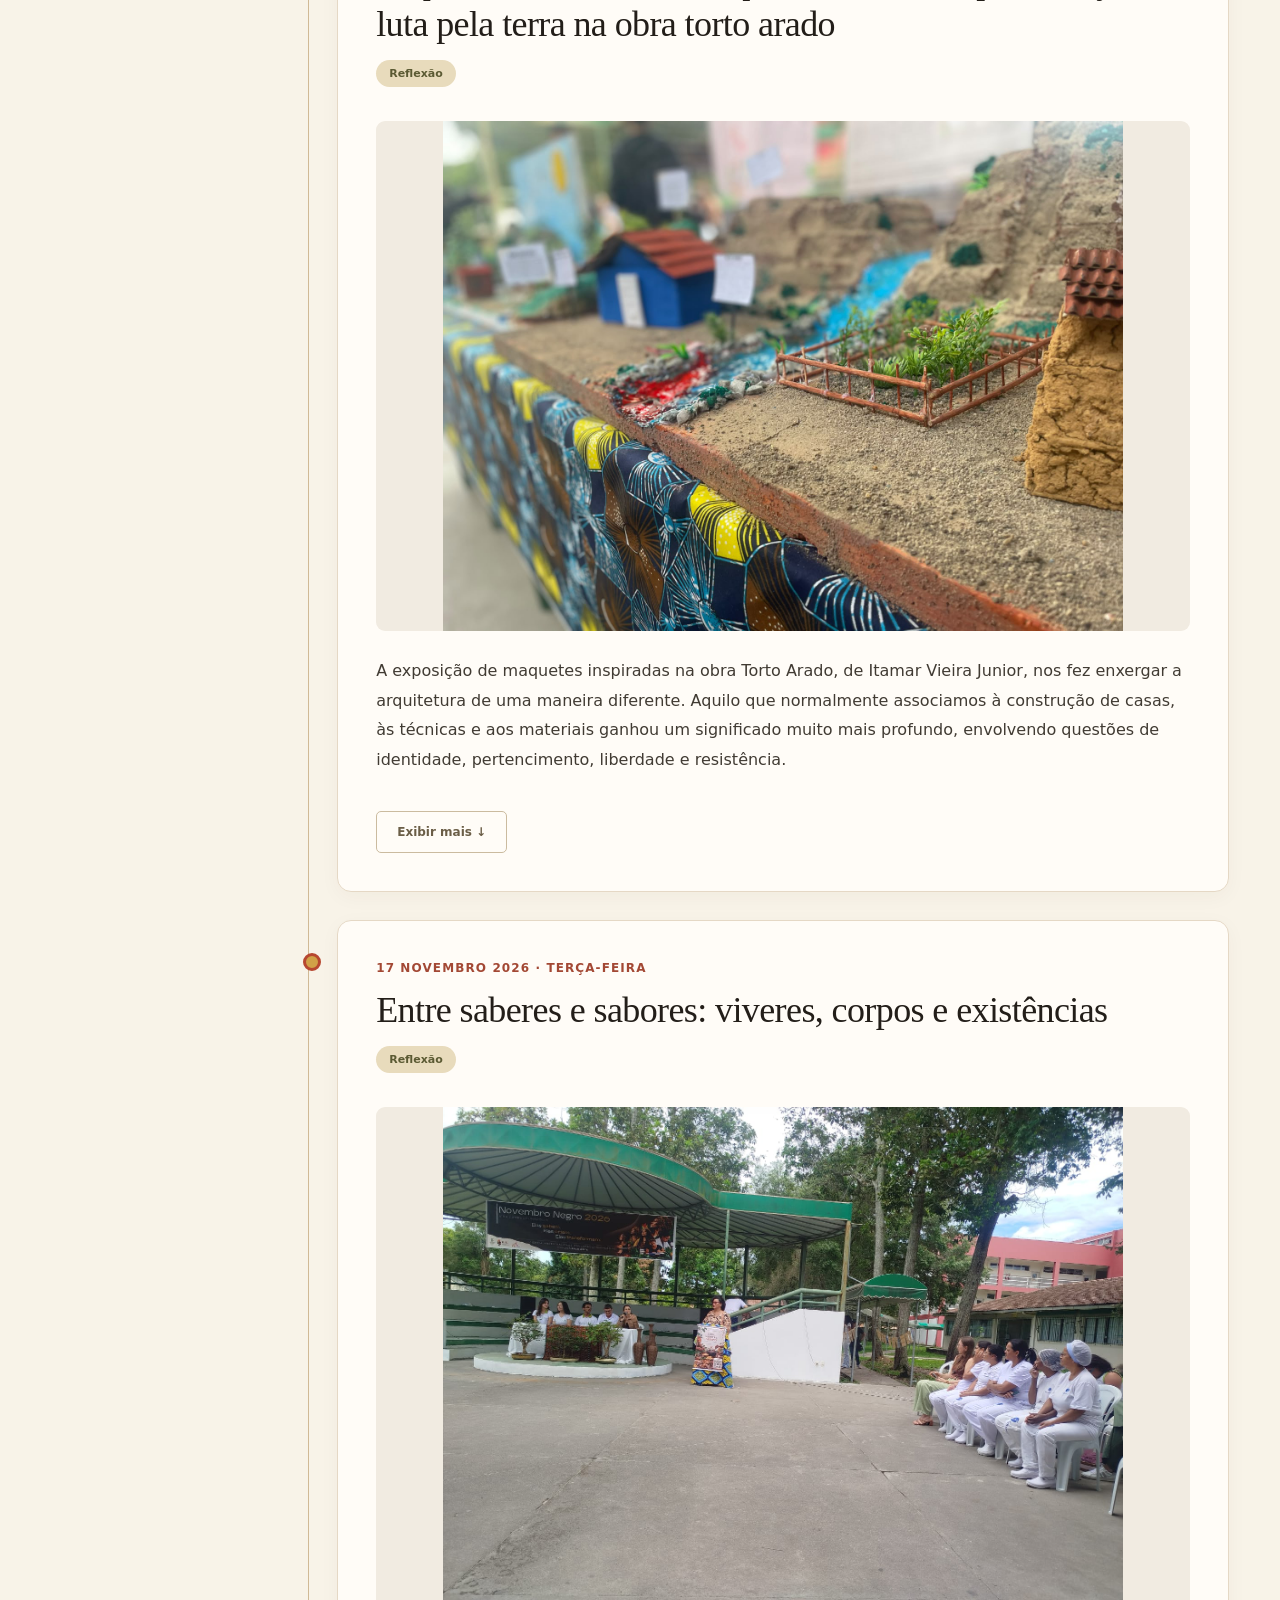
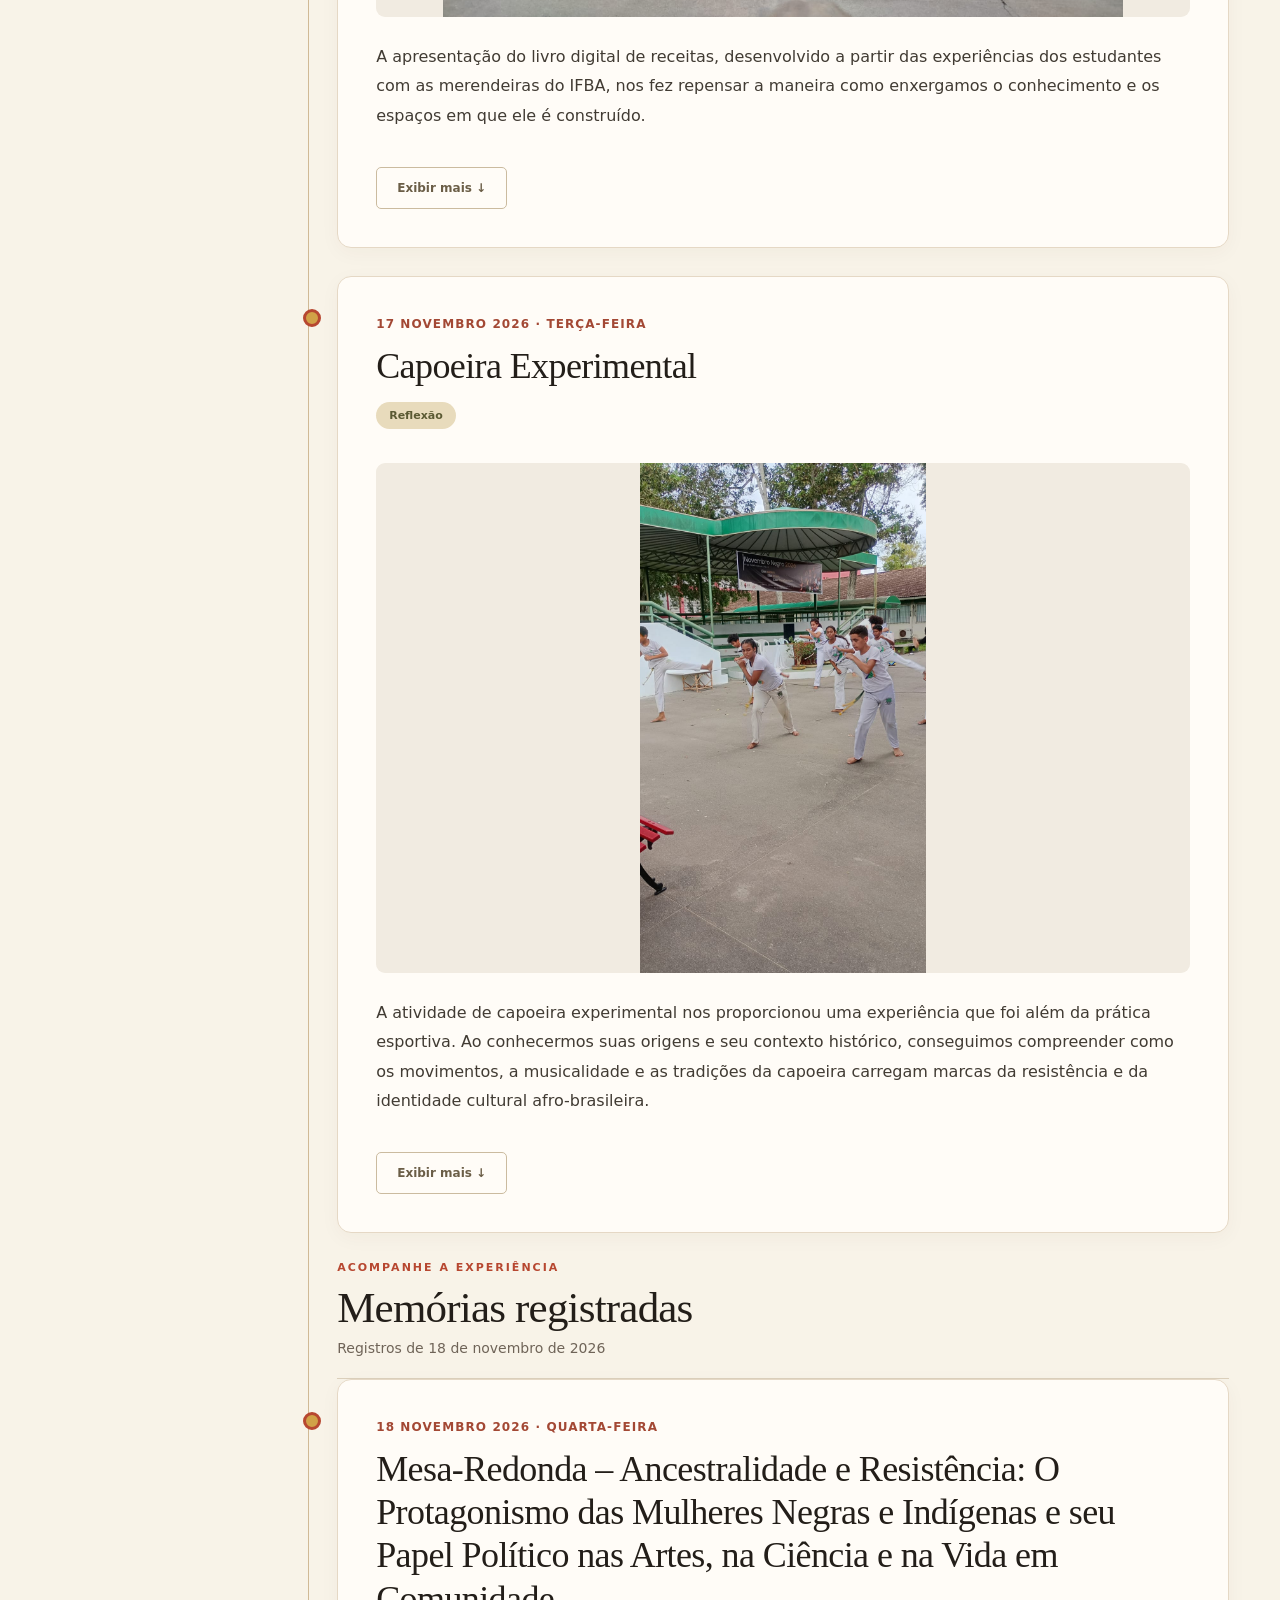
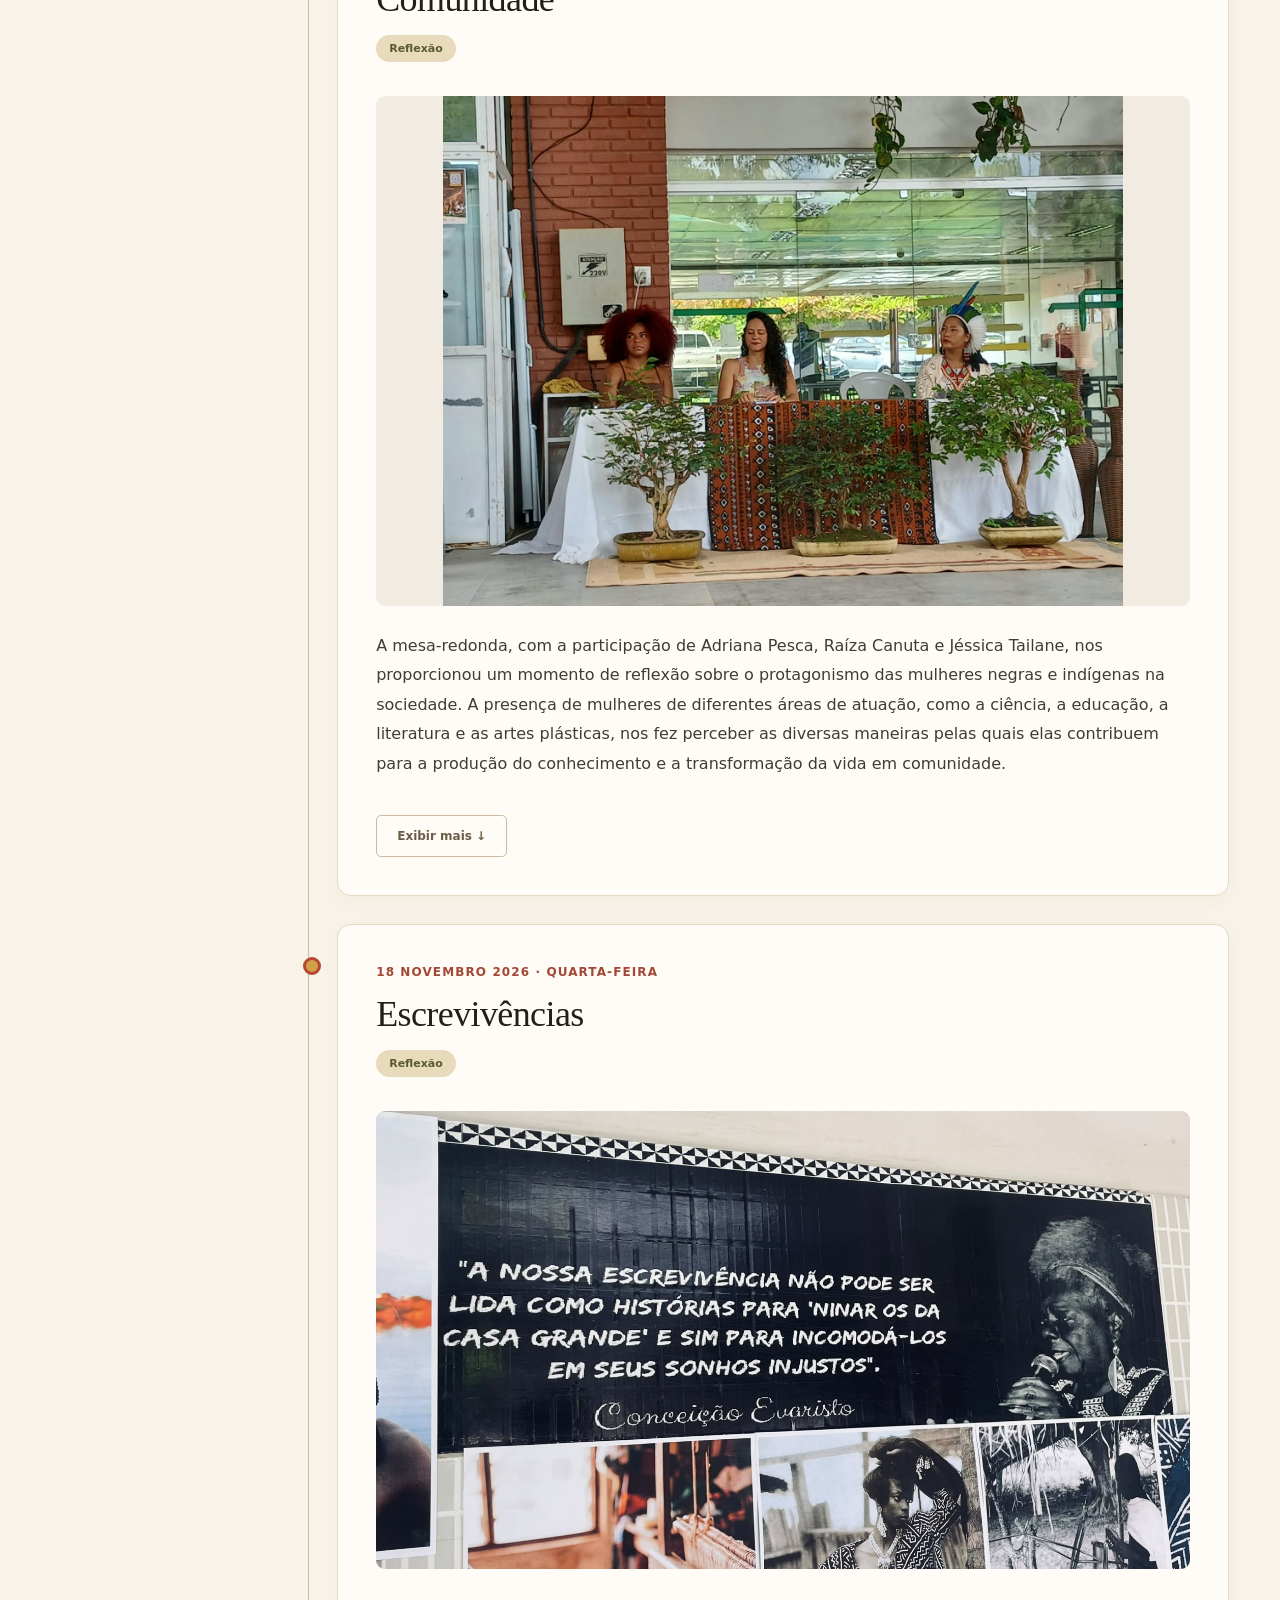
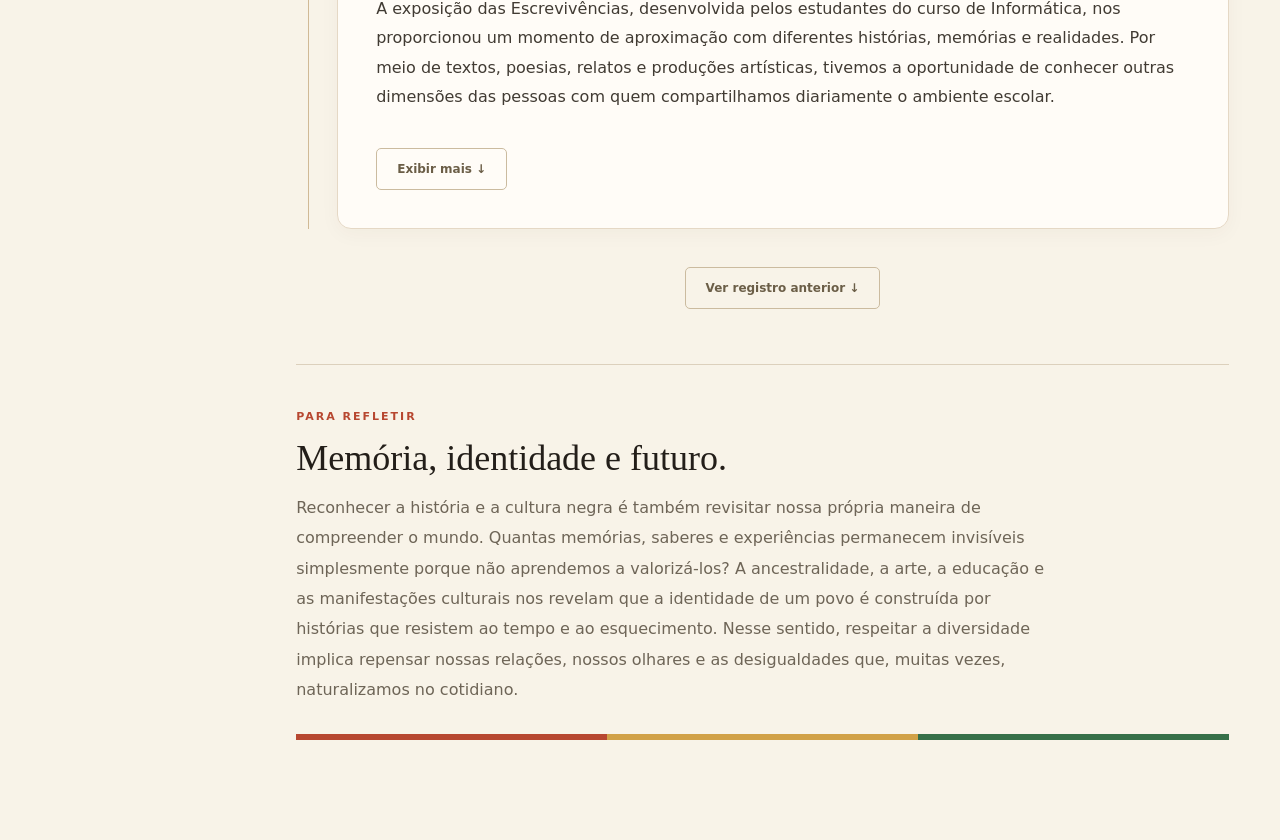
==== commit 8f5f7c9a: "Add files via upload" ====
--- a/index.html
+++ b/index.html
@@ -2,6 +2,8 @@
 <html lang="pt-BR">
 <head>
   <meta charset="UTF-8">
+  <!-- Permite ao YouTube identificar a origem do site ao incorporar o vídeo. -->
+  <meta name="referrer" content="strict-origin-when-cross-origin">
   <meta name="viewport" content="width=device-width, initial-scale=1.0">
   <meta name="theme-color" content="#191c18">
   <title>Raízes & Vozes | Diário de Bordo</title>
@@ -17,13 +19,15 @@
 
 
     /* =====================================================
-       VÍDEO INTRODUTÓRIO — layout e controles
-       O arquivo MP4 deve ficar ao lado deste index.html.
+       VÍDEO INTRODUTÓRIO DO YOUTUBE
+       Vídeo publicado no YouTube: FTvCsljDFso.
        ===================================================== */
     .intro-video-section {
       margin: 50px 0 64px;
     }
-    .intro-video-header { margin-bottom: 22px; }
+    .intro-video-header {
+      margin-bottom: 22px;
+    }
     .intro-video-header h2 {
       margin: 10px 0 12px;
       font-family: var(--font-display, Georgia, serif);
@@ -38,47 +42,21 @@
       line-height: 1.75;
     }
     .intro-video-frame {
+      width: 100%;
+      aspect-ratio: 16 / 9;
       overflow: hidden;
       border-radius: 13px;
       background: #191C18;
       box-shadow: 0 10px 28px rgba(0, 0, 0, 0.12);
     }
-
-    
-    .intro-video-frame video {
+    .intro-video-frame iframe {
       display: block;
       width: 100%;
-      height: auto;
-      aspect-ratio: 16 / 9;
-      object-fit: contain;
-    }
-    .intro-video-toolbar {
-      display: flex;
-      align-items: center;
-      justify-content: space-between;
-      flex-wrap: wrap;
-      gap: 12px;
-      padding: 12px 16px;
-      color: #F8F3E8;
-      font-size: 12px;
-    }
-    .intro-video-audio {
-      background: #D1A147;
+      height: 100%;
       border: 0;
-      border-radius: 6px;
-      padding: 10px 14px;
-      color: #191C18;
-      font-weight: 700;
-      cursor: pointer;
-    }
-    .intro-video-audio:hover { background: #E1BA6B; }
-    .intro-video-audio:focus-visible {
-      outline: 3px solid #F8F3E8;
-      outline-offset: 3px;
     }
     @media (max-width: 700px) {
       .intro-video-section { margin: 35px 0 48px; }
-      .intro-video-toolbar { font-size: 11px; }
     }
   </style>
 </head>
@@ -158,9 +136,16 @@
 
 
         <!-- =================================================
-             VÍDEO INTRODUTÓRIO
-             Coloque o arquivo "introd.mp4" na mesma pasta do index.html.
-             O vídeo inicia sem som para permitir autoplay e fica em loop.
+             VÍDEO INTRODUTÓRIO — YOUTUBE
+
+             1. Publique seu vídeo no YouTube como "Não listado" ou "Público".
+             Vídeo oficial do projeto: https://youtu.be/FTvCsljDFso
+
+             autoplay=1 : tenta iniciar automaticamente
+             mute=1     : inicia sem som (exigência comum do navegador)
+             loop=1     : repete o vídeo
+             playlist=  : necessário para repetir um único vídeo
+             Os controles do YouTube permitem ativar/desativar o áudio.
              ================================================= -->
         <section id="video-introducao" class="intro-video-section" aria-labelledby="intro-video-title">
           <div class="intro-video-header">
@@ -170,31 +155,14 @@
           </div>
 
           <div class="intro-video-frame">
-            <video
-              id="video-introd"
-              autoplay
-              muted
-              loop
-              playsinline
-              controls
-              preload="metadata"
-              aria-label="Vídeo introdutório do Diário de Bordo Raízes e Vozes"
-            >
-              <source src="introd.mp4" type="video/mp4">
-              Seu navegador não suporta a reprodução de vídeos MP4.
-            </video>
-
-            <div class="intro-video-toolbar">
-              <span>Raízes &amp; Vozes · Diário de Bordo · EI-31</span>
-              <button
-                type="button"
-                id="intro-video-audio"
-                class="intro-video-audio"
-                aria-pressed="false"
-              >
-                🔇 Ativar áudio
-              </button>
-            </div>
+            <iframe
+              src="https://www.youtube.com/embed/FTvCsljDFso?autoplay=1&amp;mute=1&amp;loop=1&amp;playlist=FTvCsljDFso&amp;playsinline=1&amp;controls=1"
+              title="Vídeo introdutório do Diário de Bordo Raízes e Vozes"
+              allow="autoplay; encrypted-media; picture-in-picture; fullscreen"
+              allowfullscreen
+              loading="eager"
+              referrerpolicy="strict-origin-when-cross-origin"
+            ></iframe>
           </div>
         </section>
 
@@ -525,29 +493,5 @@
     });
   </script>
 
-  <!-- Controle independente do áudio do vídeo introdutório. -->
-  <script>
-    (() => {
-      const video = document.getElementById('video-introd');
-      const audioButton = document.getElementById('intro-video-audio');
-
-      if (!video || !audioButton) return;
-
-      function updateAudioButton() {
-        const soundOn = !video.muted;
-        audioButton.textContent = soundOn ? '🔊 Desativar áudio' : '🔇 Ativar áudio';
-        audioButton.setAttribute('aria-pressed', String(soundOn));
-      }
-
-      audioButton.addEventListener('click', () => {
-        video.muted = !video.muted;
-        updateAudioButton();
-      });
-
-      // Mantém o botão sincronizado com o controle de volume nativo.
-      video.addEventListener('volumechange', updateAudioButton);
-      updateAudioButton();
-    })();
-  </script>
 </body>
 </html>
